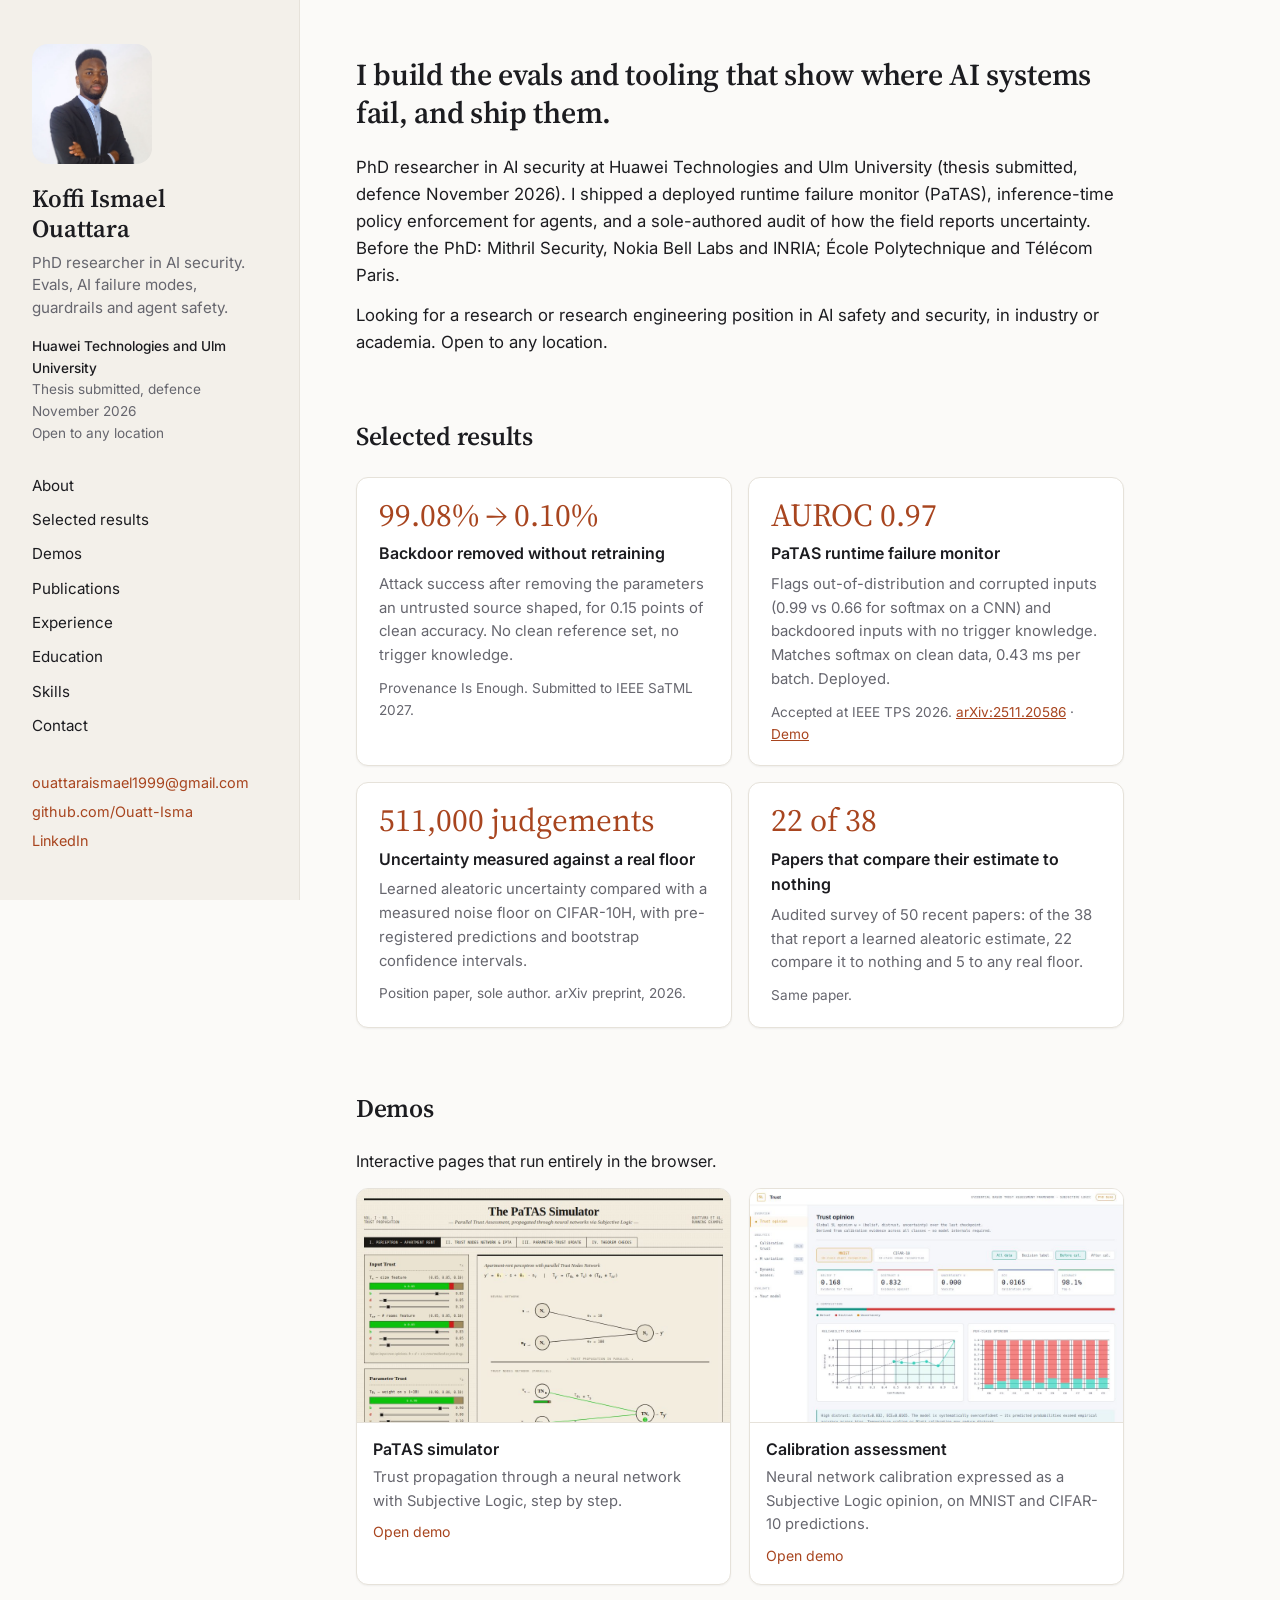
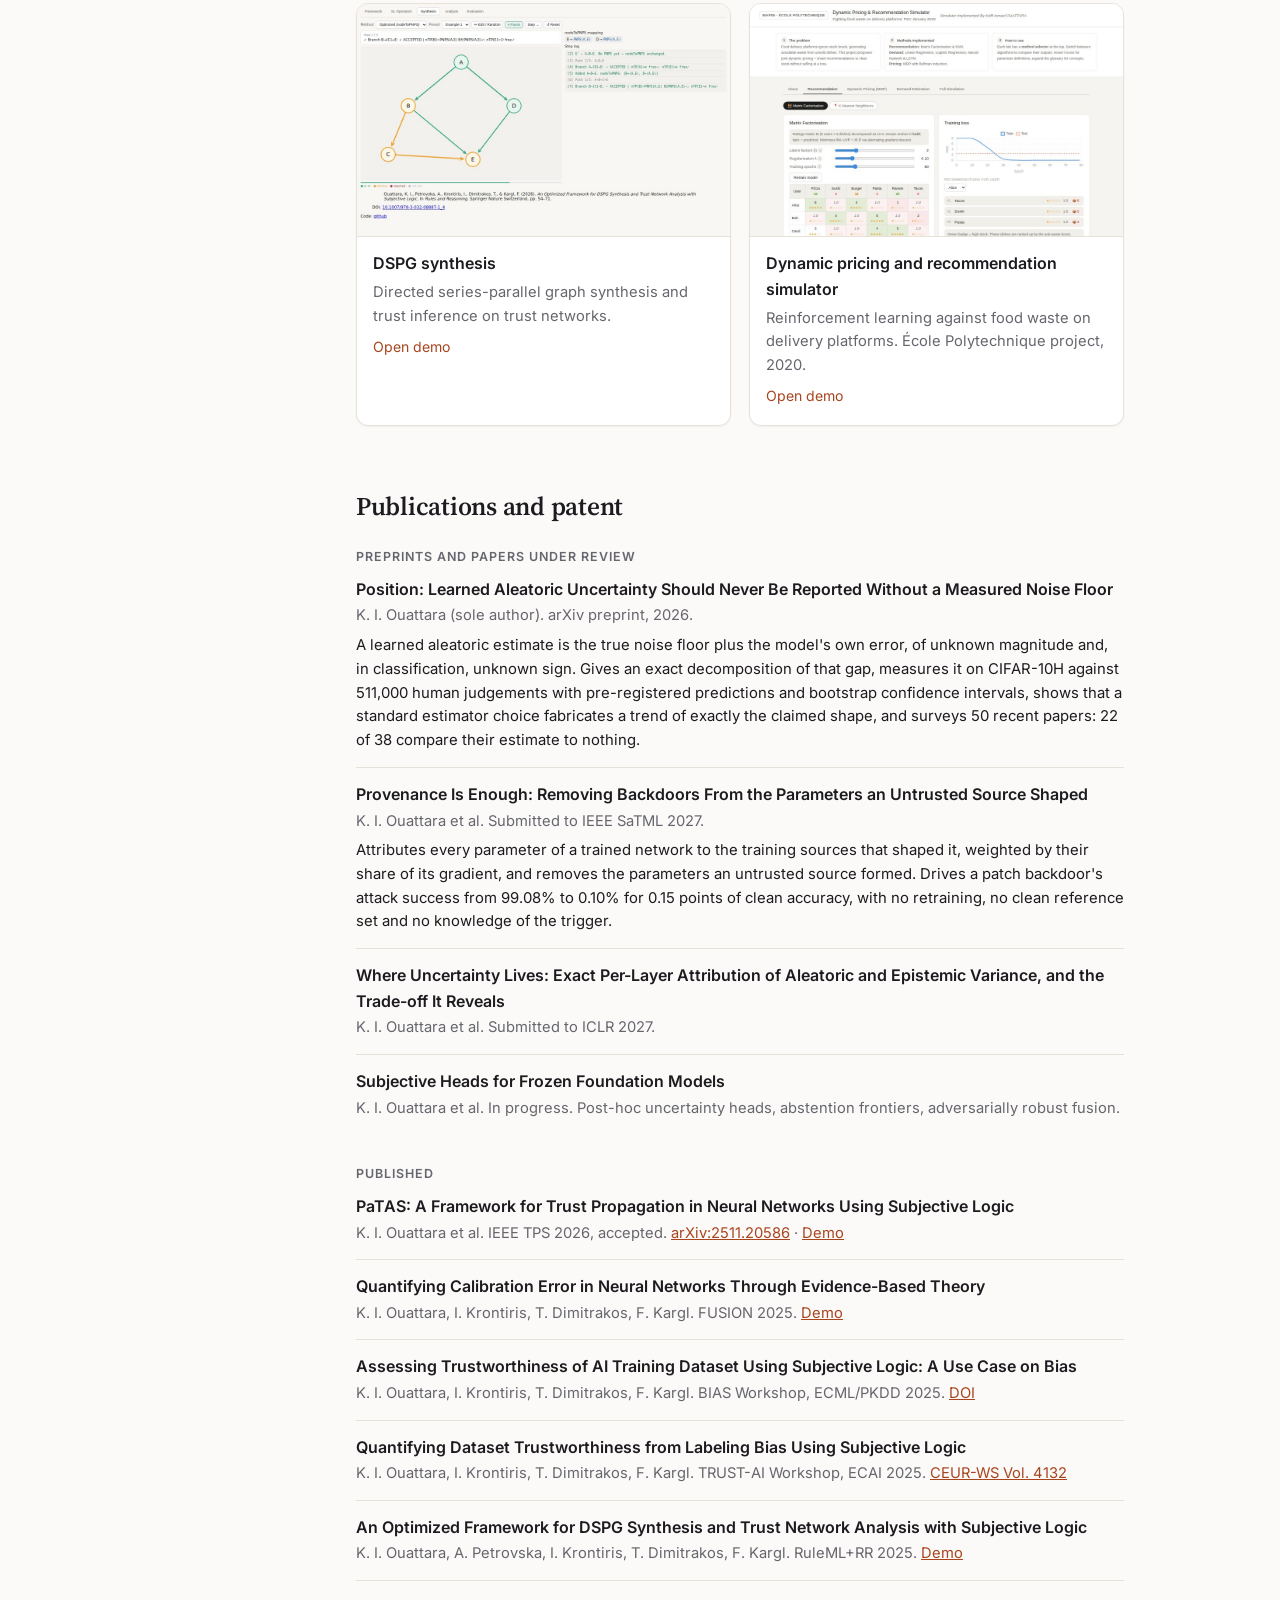
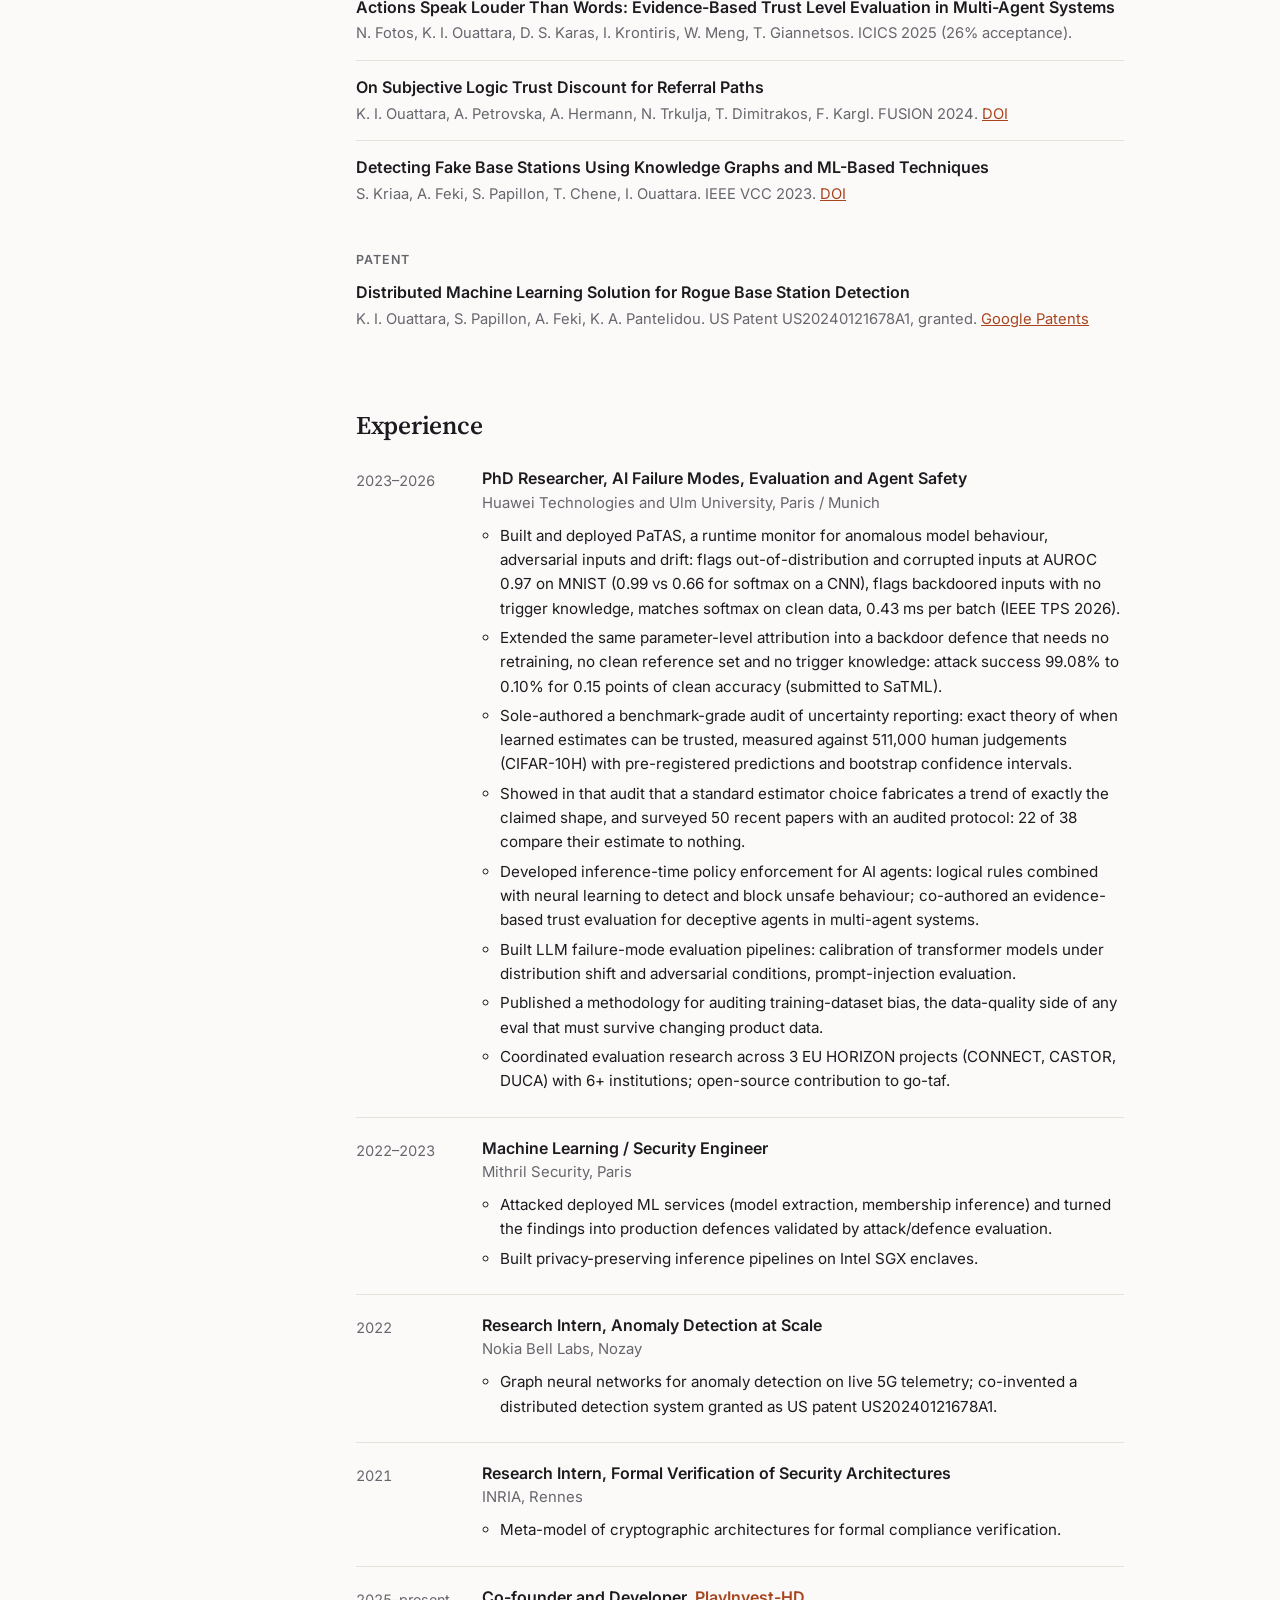
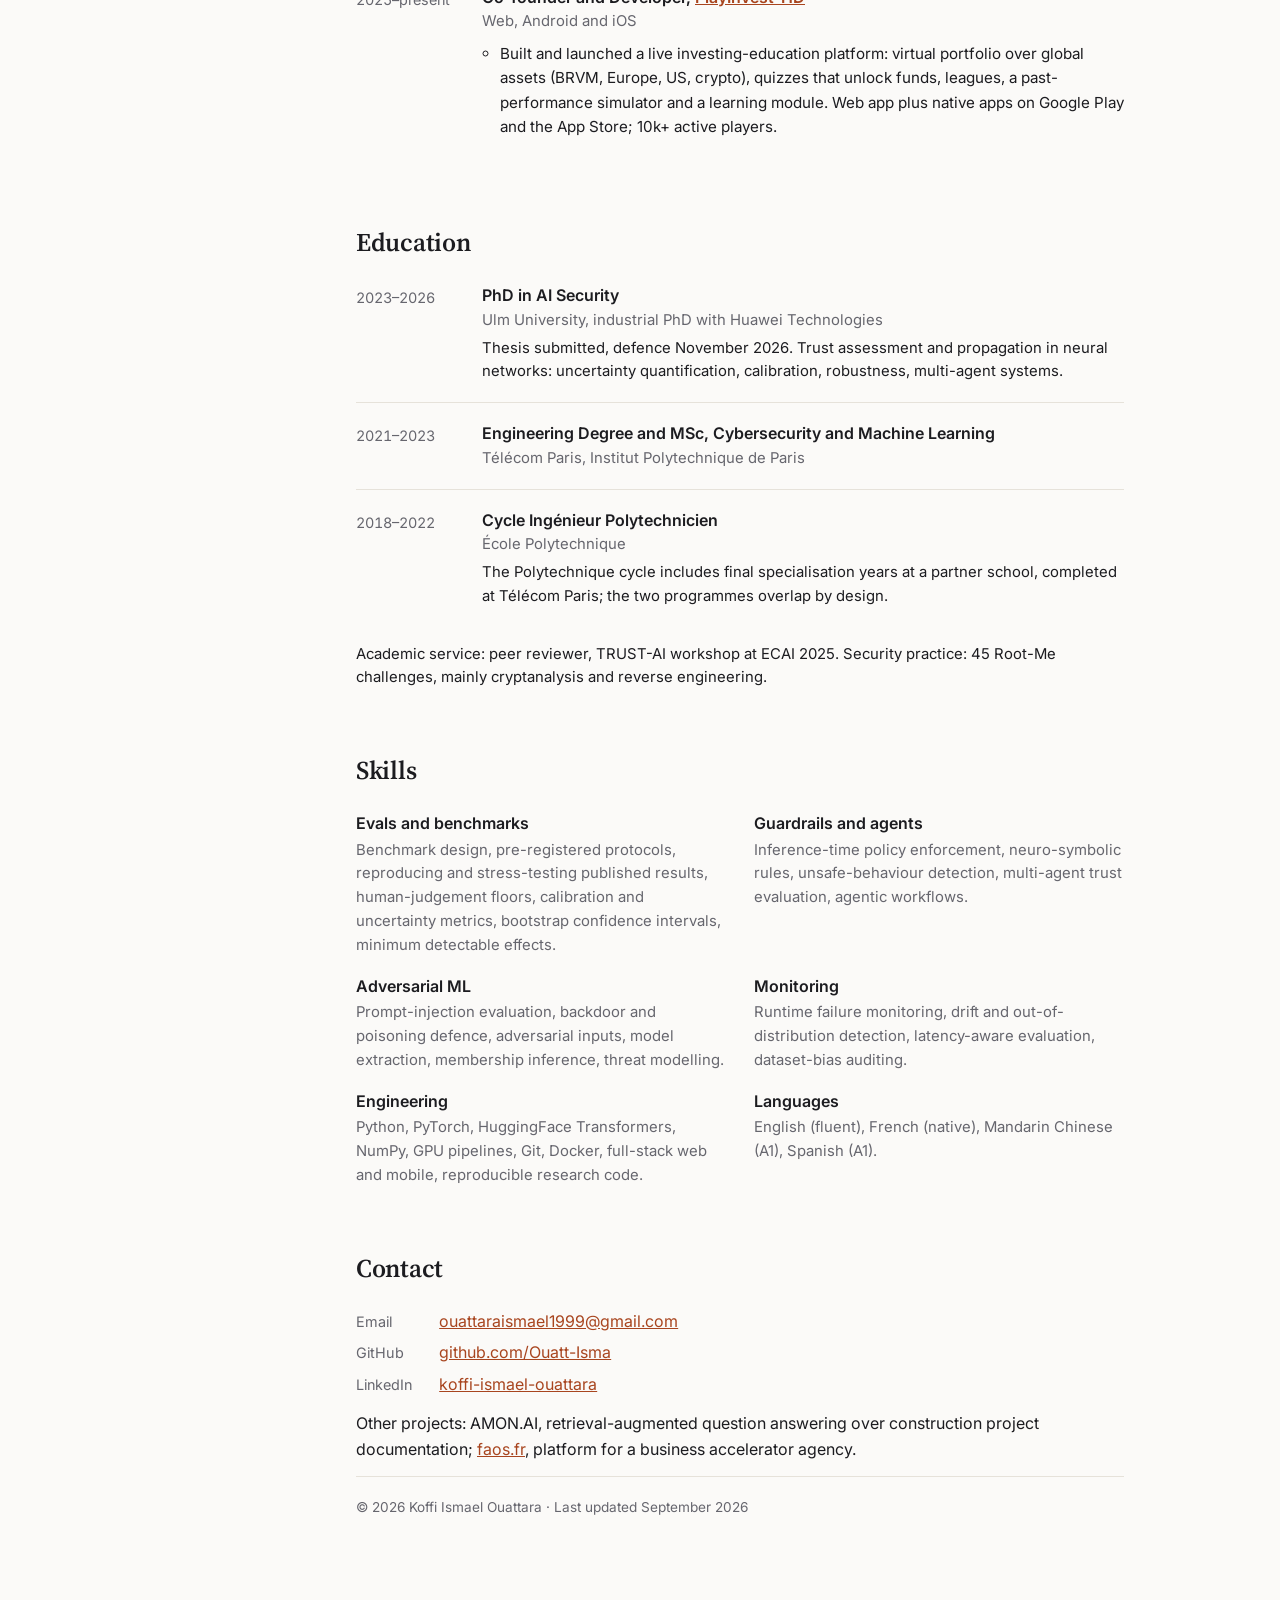
==== index.html @ e84ed5a7 "Replace AUROC 1.00 headline with paper's composed-score figures; mark PaTAS accepted at IEEE TPS 202" ====
<!DOCTYPE html>
<html lang="en">
<head>
<meta charset="utf-8">
<meta name="viewport" content="width=device-width, initial-scale=1">
<title>Koffi Ismael Ouattara</title>
<meta name="description" content="Koffi Ismael Ouattara. PhD researcher in AI security: evals, AI failure modes, guardrails and agent safety. Huawei Technologies and Ulm University.">
<link rel="preconnect" href="https://fonts.googleapis.com">
<link rel="preconnect" href="https://fonts.gstatic.com" crossorigin>
<link href="https://fonts.googleapis.com/css2?family=Inter:wght@400;500;600&family=Source+Serif+4:opsz,wght@8..60,600&display=swap" rel="stylesheet">
<style>
  :root {
    --bg: #fbfaf8;
    --side: #f3f0ea;
    --surface: #ffffff;
    --text: #1c1c20;
    --muted: #66666e;
    --accent: #a8451f;
    --accent-soft: #f6e7df;
    --rule: #e6e2da;
    --shadow: 0 1px 2px rgba(0, 0, 0, 0.05);
    --serif: "Source Serif 4", Georgia, "Times New Roman", serif;
    --sans: Inter, -apple-system, BlinkMacSystemFont, "Segoe UI", Helvetica, Arial, sans-serif;
  }
  * { box-sizing: border-box; }
  html { scroll-behavior: smooth; }
  body {
    margin: 0;
    background: var(--bg);
    color: var(--text);
    font-family: var(--sans);
    font-size: 16px;
    line-height: 1.6;
    -webkit-font-smoothing: antialiased;
  }
  a { color: var(--accent); }
  p { margin: 0 0 14px; }

  .layout { display: grid; grid-template-columns: 300px minmax(0, 1fr); min-height: 100vh; }

  /* Sidebar */
  .side {
    background: var(--side);
    border-right: 1px solid var(--rule);
    padding: 44px 32px;
    position: sticky;
    top: 0;
    height: 100vh;
    overflow-y: auto;
  }
  .photo {
    width: 120px; height: 120px;
    object-fit: cover;
    border-radius: 16px;
    display: block;
    margin-bottom: 20px;
  }
  .side h1 { font-family: var(--serif); font-size: 1.55rem; line-height: 1.2; margin: 0 0 8px; font-weight: 600; }
  .tagline { margin: 0 0 16px; color: var(--muted); font-size: 0.95rem; line-height: 1.5; }
  .status { font-size: 0.85rem; color: var(--muted); margin: 0 0 24px; line-height: 1.6; }
  .status strong { color: var(--text); font-weight: 500; }
  nav ul { list-style: none; padding: 0; margin: 0 0 28px; }
  nav a {
    display: block;
    padding: 5px 0;
    color: var(--text);
    text-decoration: none;
    font-size: 0.95rem;
  }
  nav a:hover { color: var(--accent); }
  .side-links { list-style: none; padding: 0; margin: 0; font-size: 0.9rem; }
  .side-links li { margin-bottom: 6px; }
  .side-links a { text-decoration: none; }
  .side-links a:hover { text-decoration: underline; }

  /* Main */
  main { padding: 56px 56px 80px; max-width: 880px; }
  section { margin-bottom: 60px; scroll-margin-top: 24px; }
  h2 { font-family: var(--serif); font-size: 1.6rem; font-weight: 600; margin: 0 0 20px; letter-spacing: -0.01em; }
  h3 { font-size: 0.78rem; text-transform: uppercase; letter-spacing: 0.08em; color: var(--muted); margin: 30px 0 10px; font-weight: 600; }
  h3:first-of-type { margin-top: 0; }
  .lead { font-family: var(--serif); font-size: 1.9rem; line-height: 1.25; margin: 0 0 22px; font-weight: 600; letter-spacing: -0.01em; }
  .intro p { font-size: 1.05rem; }

  /* Result tiles */
  .tiles { display: grid; grid-template-columns: repeat(2, 1fr); gap: 16px; }
  .tile {
    background: var(--surface);
    border: 1px solid var(--rule);
    border-radius: 12px;
    padding: 20px 22px;
    box-shadow: var(--shadow);
  }
  .figure { font-family: var(--serif); font-size: 2rem; color: var(--accent); line-height: 1.1; margin-bottom: 8px; font-variant-numeric: tabular-nums; }
  .tile-title { font-weight: 600; margin-bottom: 6px; }
  .tile p { color: var(--muted); font-size: 0.93rem; margin: 0 0 10px; }
  .tile .meta { font-size: 0.85rem; margin: 0; }

  /* Demo cards */
  .cards { display: grid; grid-template-columns: repeat(2, 1fr); gap: 18px; }
  .card {
    display: block;
    background: var(--surface);
    border: 1px solid var(--rule);
    border-radius: 12px;
    overflow: hidden;
    text-decoration: none;
    color: inherit;
    box-shadow: var(--shadow);
    transition: border-color 0.15s, box-shadow 0.15s;
  }
  .card:hover { border-color: var(--accent); box-shadow: 0 4px 14px rgba(0, 0, 0, 0.08); }
  .card img {
    width: 100%;
    aspect-ratio: 16 / 10;
    object-fit: cover;
    object-position: top;
    display: block;
    border-bottom: 1px solid var(--rule);
    background: var(--side);
  }
  .card-body { padding: 14px 16px 16px; }
  .card-title { font-weight: 600; margin-bottom: 4px; }
  .card-body p { margin: 0; color: var(--muted); font-size: 0.92rem; }
  .card-cta { display: inline-block; margin-top: 8px; font-size: 0.88rem; color: var(--accent); }

  /* Publications */
  .pubs { list-style: none; padding: 0; margin: 0; }
  .pubs li { padding: 14px 0; border-top: 1px solid var(--rule); }
  .pubs li:first-child { border-top: 0; padding-top: 0; }
  .pub-title { font-weight: 600; }
  .pub-meta { color: var(--muted); font-size: 0.92rem; margin-top: 2px; }
  .pub-summary { font-size: 0.93rem; margin-top: 6px; }

  /* Timeline */
  .timeline { list-style: none; padding: 0; margin: 0; }
  .timeline > li { display: grid; grid-template-columns: 110px 1fr; gap: 16px; padding: 18px 0; border-top: 1px solid var(--rule); }
  .timeline > li:first-child { border-top: 0; padding-top: 0; }
  .when { color: var(--muted); font-size: 0.9rem; padding-top: 3px; font-variant-numeric: tabular-nums; }
  .role { font-weight: 600; }
  .org { color: var(--muted); font-size: 0.93rem; }
  .timeline ul { margin: 8px 0 0; padding-left: 18px; }
  .timeline ul li { margin-bottom: 5px; font-size: 0.95rem; }
  .note { font-size: 0.93rem; margin-top: 4px; }

  /* Skills */
  .skills { display: grid; grid-template-columns: repeat(2, 1fr); gap: 16px 28px; margin: 0; }
  .skills dt { font-weight: 600; margin-bottom: 2px; }
  .skills dd { margin: 0; color: var(--muted); font-size: 0.93rem; }

  /* Contact */
  .contact-list { list-style: none; padding: 0; margin: 0 0 14px; }
  .contact-list li { margin-bottom: 6px; }
  .contact-list span { display: inline-block; min-width: 5.5em; color: var(--muted); font-size: 0.9rem; }
  footer { color: var(--muted); font-size: 0.85rem; border-top: 1px solid var(--rule); padding-top: 20px; margin-top: 8px; }

  @media (max-width: 900px) {
    .layout { grid-template-columns: 1fr; }
    .side { position: static; height: auto; border-right: 0; border-bottom: 1px solid var(--rule); padding: 28px 20px 20px; }
    .side-top { display: flex; gap: 16px; align-items: center; margin-bottom: 14px; }
    .photo { width: 72px; height: 72px; margin: 0; flex-shrink: 0; }
    .side h1 { margin-bottom: 4px; }
    .tagline { margin: 0; }
    nav ul { display: flex; flex-wrap: wrap; gap: 2px 18px; margin-bottom: 18px; }
    main { padding: 36px 20px 60px; }
    .tiles, .cards, .skills { grid-template-columns: 1fr; }
    .timeline > li { grid-template-columns: 1fr; gap: 2px; }
    .lead { font-size: 1.45rem; }
    .intro p { font-size: 1rem; }
  }
</style>
</head>
<body>
<div class="layout">

<aside class="side">
  <div class="side-top">
    <img class="photo" src="assets/images/dsc03934-510x531.jpg" alt="Portrait of Koffi Ismael Ouattara">
    <div>
      <h1>Koffi Ismael Ouattara</h1>
      <p class="tagline">PhD researcher in AI security. Evals, AI failure modes, guardrails and agent safety.</p>
    </div>
  </div>
  <p class="status">
    <strong>Huawei Technologies and Ulm University</strong><br>
    Thesis submitted, defence November 2026<br>
    Open to any location
  </p>
  <nav aria-label="Sections">
    <ul>
      <li><a href="#about">About</a></li>
      <li><a href="#results">Selected results</a></li>
      <li><a href="#demos">Demos</a></li>
      <li><a href="#publications">Publications</a></li>
      <li><a href="#experience">Experience</a></li>
      <li><a href="#education">Education</a></li>
      <li><a href="#skills">Skills</a></li>
      <li><a href="#contact">Contact</a></li>
    </ul>
  </nav>
  <ul class="side-links">
    <li><a href="mailto:ouattaraismael1999@gmail.com">ouattaraismael1999@gmail.com</a></li>
    <li><a href="https://github.com/Ouatt-Isma">github.com/Ouatt-Isma</a></li>
    <li><a href="https://www.linkedin.com/in/koffi-ismael-ouattara-96291817a/">LinkedIn</a></li>
  </ul>
</aside>

<main>

<section id="about" class="intro">
  <h2 class="lead">I build the evals and tooling that show where AI systems fail, and ship them.</h2>
  <p>
    PhD researcher in AI security at Huawei Technologies and Ulm University (thesis submitted, defence November 2026). I shipped a deployed runtime failure monitor (PaTAS), inference-time policy enforcement for agents, and a sole-authored audit of how the field reports uncertainty. Before the PhD: Mithril Security, Nokia Bell Labs and INRIA; École Polytechnique and Télécom Paris.
  </p>
  <p>
    Looking for a research or research engineering position in AI safety and security, in industry or academia. Open to any location.
  </p>
</section>

<section id="results">
  <h2>Selected results</h2>
  <div class="tiles">
    <div class="tile">
      <div class="figure">99.08% → 0.10%</div>
      <div class="tile-title">Backdoor removed without retraining</div>
      <p>Attack success after removing the parameters an untrusted source shaped, for 0.15 points of clean accuracy. No clean reference set, no trigger knowledge.</p>
      <p class="meta">Provenance Is Enough. Submitted to IEEE SaTML 2027.</p>
    </div>
    <div class="tile">
      <div class="figure">AUROC 0.97</div>
      <div class="tile-title">PaTAS runtime failure monitor</div>
      <p>Flags out-of-distribution and corrupted inputs (0.99 vs 0.66 for softmax on a CNN) and backdoored inputs with no trigger knowledge. Matches softmax on clean data, 0.43 ms per batch. Deployed.</p>
      <p class="meta">Accepted at IEEE TPS 2026. <a href="https://arxiv.org/abs/2511.20586">arXiv:2511.20586</a> · <a href="demos/patas_simulator.html">Demo</a></p>
    </div>
    <div class="tile">
      <div class="figure">511,000 judgements</div>
      <div class="tile-title">Uncertainty measured against a real floor</div>
      <p>Learned aleatoric uncertainty compared with a measured noise floor on CIFAR-10H, with pre-registered predictions and bootstrap confidence intervals.</p>
      <p class="meta">Position paper, sole author. arXiv preprint, 2026.</p>
    </div>
    <div class="tile">
      <div class="figure">22 of 38</div>
      <div class="tile-title">Papers that compare their estimate to nothing</div>
      <p>Audited survey of 50 recent papers: of the 38 that report a learned aleatoric estimate, 22 compare it to nothing and 5 to any real floor.</p>
      <p class="meta">Same paper.</p>
    </div>
  </div>
</section>

<section id="demos">
  <h2>Demos</h2>
  <p>Interactive pages that run entirely in the browser.</p>
  <div class="cards">
    <a class="card" href="demos/patas_simulator.html">
      <img src="assets/images/demos/patas-simulator.jpg" alt="Screenshot of the PaTAS simulator" loading="lazy">
      <div class="card-body">
        <div class="card-title">PaTAS simulator</div>
        <p>Trust propagation through a neural network with Subjective Logic, step by step.</p>
        <span class="card-cta">Open demo</span>
      </div>
    </a>
    <a class="card" href="demos/calibration_demo.html">
      <img src="assets/images/demos/calibration-demo.jpg" alt="Screenshot of the calibration assessment demo" loading="lazy">
      <div class="card-body">
        <div class="card-title">Calibration assessment</div>
        <p>Neural network calibration expressed as a Subjective Logic opinion, on MNIST and CIFAR-10 predictions.</p>
        <span class="card-cta">Open demo</span>
      </div>
    </a>
    <a class="card" href="demos/dspg_demo.html">
      <img src="assets/images/demos/dspg-demo.jpg" alt="Screenshot of the DSPG synthesis demo" loading="lazy">
      <div class="card-body">
        <div class="card-title">DSPG synthesis</div>
        <p>Directed series-parallel graph synthesis and trust inference on trust networks.</p>
        <span class="card-cta">Open demo</span>
      </div>
    </a>
    <a class="card" href="demos/food-platform-simulator.html">
      <img src="assets/images/demos/food-platform-simulator.jpg" alt="Screenshot of the dynamic pricing and recommendation simulator" loading="lazy">
      <div class="card-body">
        <div class="card-title">Dynamic pricing and recommendation simulator</div>
        <p>Reinforcement learning against food waste on delivery platforms. École Polytechnique project, 2020.</p>
        <span class="card-cta">Open demo</span>
      </div>
    </a>
  </div>
</section>

<section id="publications">
  <h2>Publications and patent</h2>

  <h3>Preprints and papers under review</h3>
  <ul class="pubs">
    <li>
      <div class="pub-title">Position: Learned Aleatoric Uncertainty Should Never Be Reported Without a Measured Noise Floor</div>
      <div class="pub-meta">K. I. Ouattara (sole author). arXiv preprint, 2026.</div>
      <div class="pub-summary">A learned aleatoric estimate is the true noise floor plus the model's own error, of unknown magnitude and, in classification, unknown sign. Gives an exact decomposition of that gap, measures it on CIFAR-10H against 511,000 human judgements with pre-registered predictions and bootstrap confidence intervals, shows that a standard estimator choice fabricates a trend of exactly the claimed shape, and surveys 50 recent papers: 22 of 38 compare their estimate to nothing.</div>
    </li>
    <li>
      <div class="pub-title">Provenance Is Enough: Removing Backdoors From the Parameters an Untrusted Source Shaped</div>
      <div class="pub-meta">K. I. Ouattara et al. Submitted to IEEE SaTML 2027.</div>
      <div class="pub-summary">Attributes every parameter of a trained network to the training sources that shaped it, weighted by their share of its gradient, and removes the parameters an untrusted source formed. Drives a patch backdoor's attack success from 99.08% to 0.10% for 0.15 points of clean accuracy, with no retraining, no clean reference set and no knowledge of the trigger.</div>
    </li>
    <li>
      <div class="pub-title">Where Uncertainty Lives: Exact Per-Layer Attribution of Aleatoric and Epistemic Variance, and the Trade-off It Reveals</div>
      <div class="pub-meta">K. I. Ouattara et al. Submitted to ICLR 2027.</div>
    </li>
    <li>
      <div class="pub-title">Subjective Heads for Frozen Foundation Models</div>
      <div class="pub-meta">K. I. Ouattara et al. In progress. Post-hoc uncertainty heads, abstention frontiers, adversarially robust fusion.</div>
    </li>
  </ul>

  <h3>Published</h3>
  <ul class="pubs">
    <li>
      <div class="pub-title">PaTAS: A Framework for Trust Propagation in Neural Networks Using Subjective Logic</div>
      <div class="pub-meta">K. I. Ouattara et al. IEEE TPS 2026, accepted. <a href="https://arxiv.org/abs/2511.20586">arXiv:2511.20586</a> · <a href="demos/patas_simulator.html">Demo</a></div>
    </li>
    <li>
      <div class="pub-title">Quantifying Calibration Error in Neural Networks Through Evidence-Based Theory</div>
      <div class="pub-meta">K. I. Ouattara, I. Krontiris, T. Dimitrakos, F. Kargl. FUSION 2025. <a href="demos/calibration_demo.html">Demo</a></div>
    </li>
    <li>
      <div class="pub-title">Assessing Trustworthiness of AI Training Dataset Using Subjective Logic: A Use Case on Bias</div>
      <div class="pub-meta">K. I. Ouattara, I. Krontiris, T. Dimitrakos, F. Kargl. BIAS Workshop, ECML/PKDD 2025. <a href="https://doi.org/10.1007/978-3-032-19096-3_17">DOI</a></div>
    </li>
    <li>
      <div class="pub-title">Quantifying Dataset Trustworthiness from Labeling Bias Using Subjective Logic</div>
      <div class="pub-meta">K. I. Ouattara, I. Krontiris, T. Dimitrakos, F. Kargl. TRUST-AI Workshop, ECAI 2025. <a href="https://ceur-ws.org/Vol-4132/">CEUR-WS Vol. 4132</a></div>
    </li>
    <li>
      <div class="pub-title">An Optimized Framework for DSPG Synthesis and Trust Network Analysis with Subjective Logic</div>
      <div class="pub-meta">K. I. Ouattara, A. Petrovska, I. Krontiris, T. Dimitrakos, F. Kargl. RuleML+RR 2025. <a href="demos/dspg_demo.html">Demo</a></div>
    </li>
    <li>
      <div class="pub-title">Actions Speak Louder Than Words: Evidence-Based Trust Level Evaluation in Multi-Agent Systems</div>
      <div class="pub-meta">N. Fotos, K. I. Ouattara, D. S. Karas, I. Krontiris, W. Meng, T. Giannetsos. ICICS 2025 (26% acceptance).</div>
    </li>
    <li>
      <div class="pub-title">On Subjective Logic Trust Discount for Referral Paths</div>
      <div class="pub-meta">K. I. Ouattara, A. Petrovska, A. Hermann, N. Trkulja, T. Dimitrakos, F. Kargl. FUSION 2024. <a href="https://doi.org/10.23919/FUSION59988.2024.10706345">DOI</a></div>
    </li>
    <li>
      <div class="pub-title">Detecting Fake Base Stations Using Knowledge Graphs and ML-Based Techniques</div>
      <div class="pub-meta">S. Kriaa, A. Feki, S. Papillon, T. Chene, I. Ouattara. IEEE VCC 2023. <a href="https://doi.org/10.1109/VCC60689.2023.10474891">DOI</a></div>
    </li>
  </ul>

  <h3>Patent</h3>
  <ul class="pubs">
    <li>
      <div class="pub-title">Distributed Machine Learning Solution for Rogue Base Station Detection</div>
      <div class="pub-meta">K. I. Ouattara, S. Papillon, A. Feki, K. A. Pantelidou. US Patent US20240121678A1, granted. <a href="https://patents.google.com/patent/US20240121678A1/en">Google Patents</a></div>
    </li>
  </ul>
</section>

<section id="experience">
  <h2>Experience</h2>
  <ul class="timeline">
    <li>
      <div class="when">2023–2026</div>
      <div>
        <div class="role">PhD Researcher, AI Failure Modes, Evaluation and Agent Safety</div>
        <div class="org">Huawei Technologies and Ulm University, Paris / Munich</div>
        <ul>
          <li>Built and deployed PaTAS, a runtime monitor for anomalous model behaviour, adversarial inputs and drift: flags out-of-distribution and corrupted inputs at AUROC 0.97 on MNIST (0.99 vs 0.66 for softmax on a CNN), flags backdoored inputs with no trigger knowledge, matches softmax on clean data, 0.43 ms per batch (IEEE TPS 2026).</li>
          <li>Extended the same parameter-level attribution into a backdoor defence that needs no retraining, no clean reference set and no trigger knowledge: attack success 99.08% to 0.10% for 0.15 points of clean accuracy (submitted to SaTML).</li>
          <li>Sole-authored a benchmark-grade audit of uncertainty reporting: exact theory of when learned estimates can be trusted, measured against 511,000 human judgements (CIFAR-10H) with pre-registered predictions and bootstrap confidence intervals.</li>
          <li>Showed in that audit that a standard estimator choice fabricates a trend of exactly the claimed shape, and surveyed 50 recent papers with an audited protocol: 22 of 38 compare their estimate to nothing.</li>
          <li>Developed inference-time policy enforcement for AI agents: logical rules combined with neural learning to detect and block unsafe behaviour; co-authored an evidence-based trust evaluation for deceptive agents in multi-agent systems.</li>
          <li>Built LLM failure-mode evaluation pipelines: calibration of transformer models under distribution shift and adversarial conditions, prompt-injection evaluation.</li>
          <li>Published a methodology for auditing training-dataset bias, the data-quality side of any eval that must survive changing product data.</li>
          <li>Coordinated evaluation research across 3 EU HORIZON projects (CONNECT, CASTOR, DUCA) with 6+ institutions; open-source contribution to go-taf.</li>
        </ul>
      </div>
    </li>
    <li>
      <div class="when">2022–2023</div>
      <div>
        <div class="role">Machine Learning / Security Engineer</div>
        <div class="org">Mithril Security, Paris</div>
        <ul>
          <li>Attacked deployed ML services (model extraction, membership inference) and turned the findings into production defences validated by attack/defence evaluation.</li>
          <li>Built privacy-preserving inference pipelines on Intel SGX enclaves.</li>
        </ul>
      </div>
    </li>
    <li>
      <div class="when">2022</div>
      <div>
        <div class="role">Research Intern, Anomaly Detection at Scale</div>
        <div class="org">Nokia Bell Labs, Nozay</div>
        <ul>
          <li>Graph neural networks for anomaly detection on live 5G telemetry; co-invented a distributed detection system granted as US patent US20240121678A1.</li>
        </ul>
      </div>
    </li>
    <li>
      <div class="when">2021</div>
      <div>
        <div class="role">Research Intern, Formal Verification of Security Architectures</div>
        <div class="org">INRIA, Rennes</div>
        <ul>
          <li>Meta-model of cryptographic architectures for formal compliance verification.</li>
        </ul>
      </div>
    </li>
    <li>
      <div class="when">2025–present</div>
      <div>
        <div class="role">Co-founder and Developer, <a href="https://playinvest-hd.com">PlayInvest-HD</a></div>
        <div class="org">Web, Android and iOS</div>
        <ul>
          <li>Built and launched a live investing-education platform: virtual portfolio over global assets (BRVM, Europe, US, crypto), quizzes that unlock funds, leagues, a past-performance simulator and a learning module. Web app plus native apps on Google Play and the App Store; 10k+ active players.</li>
        </ul>
      </div>
    </li>
  </ul>
</section>

<section id="education">
  <h2>Education</h2>
  <ul class="timeline">
    <li>
      <div class="when">2023–2026</div>
      <div>
        <div class="role">PhD in AI Security</div>
        <div class="org">Ulm University, industrial PhD with Huawei Technologies</div>
        <div class="note">Thesis submitted, defence November 2026. Trust assessment and propagation in neural networks: uncertainty quantification, calibration, robustness, multi-agent systems.</div>
      </div>
    </li>
    <li>
      <div class="when">2021–2023</div>
      <div>
        <div class="role">Engineering Degree and MSc, Cybersecurity and Machine Learning</div>
        <div class="org">Télécom Paris, Institut Polytechnique de Paris</div>
      </div>
    </li>
    <li>
      <div class="when">2018–2022</div>
      <div>
        <div class="role">Cycle Ingénieur Polytechnicien</div>
        <div class="org">École Polytechnique</div>
        <div class="note">The Polytechnique cycle includes final specialisation years at a partner school, completed at Télécom Paris; the two programmes overlap by design.</div>
      </div>
    </li>
  </ul>
  <p class="note" style="margin-top:16px">Academic service: peer reviewer, TRUST-AI workshop at ECAI 2025. Security practice: 45 Root-Me challenges, mainly cryptanalysis and reverse engineering.</p>
</section>

<section id="skills">
  <h2>Skills</h2>
  <dl class="skills">
    <div>
      <dt>Evals and benchmarks</dt>
      <dd>Benchmark design, pre-registered protocols, reproducing and stress-testing published results, human-judgement floors, calibration and uncertainty metrics, bootstrap confidence intervals, minimum detectable effects.</dd>
    </div>
    <div>
      <dt>Guardrails and agents</dt>
      <dd>Inference-time policy enforcement, neuro-symbolic rules, unsafe-behaviour detection, multi-agent trust evaluation, agentic workflows.</dd>
    </div>
    <div>
      <dt>Adversarial ML</dt>
      <dd>Prompt-injection evaluation, backdoor and poisoning defence, adversarial inputs, model extraction, membership inference, threat modelling.</dd>
    </div>
    <div>
      <dt>Monitoring</dt>
      <dd>Runtime failure monitoring, drift and out-of-distribution detection, latency-aware evaluation, dataset-bias auditing.</dd>
    </div>
    <div>
      <dt>Engineering</dt>
      <dd>Python, PyTorch, HuggingFace Transformers, NumPy, GPU pipelines, Git, Docker, full-stack web and mobile, reproducible research code.</dd>
    </div>
    <div>
      <dt>Languages</dt>
      <dd>English (fluent), French (native), Mandarin Chinese (A1), Spanish (A1).</dd>
    </div>
  </dl>
</section>

<section id="contact">
  <h2>Contact</h2>
  <ul class="contact-list">
    <li><span>Email</span> <a href="mailto:ouattaraismael1999@gmail.com">ouattaraismael1999@gmail.com</a></li>
    <li><span>GitHub</span> <a href="https://github.com/Ouatt-Isma">github.com/Ouatt-Isma</a></li>
    <li><span>LinkedIn</span> <a href="https://www.linkedin.com/in/koffi-ismael-ouattara-96291817a/">koffi-ismael-ouattara</a></li>
  </ul>
  <p>Other projects: AMON.AI, retrieval-augmented question answering over construction project documentation; <a href="https://faos.fr">faos.fr</a>, platform for a business accelerator agency.</p>
  <footer>© 2026 Koffi Ismael Ouattara · Last updated September 2026</footer>
</section>

</main>
</div>
</body>
</html>
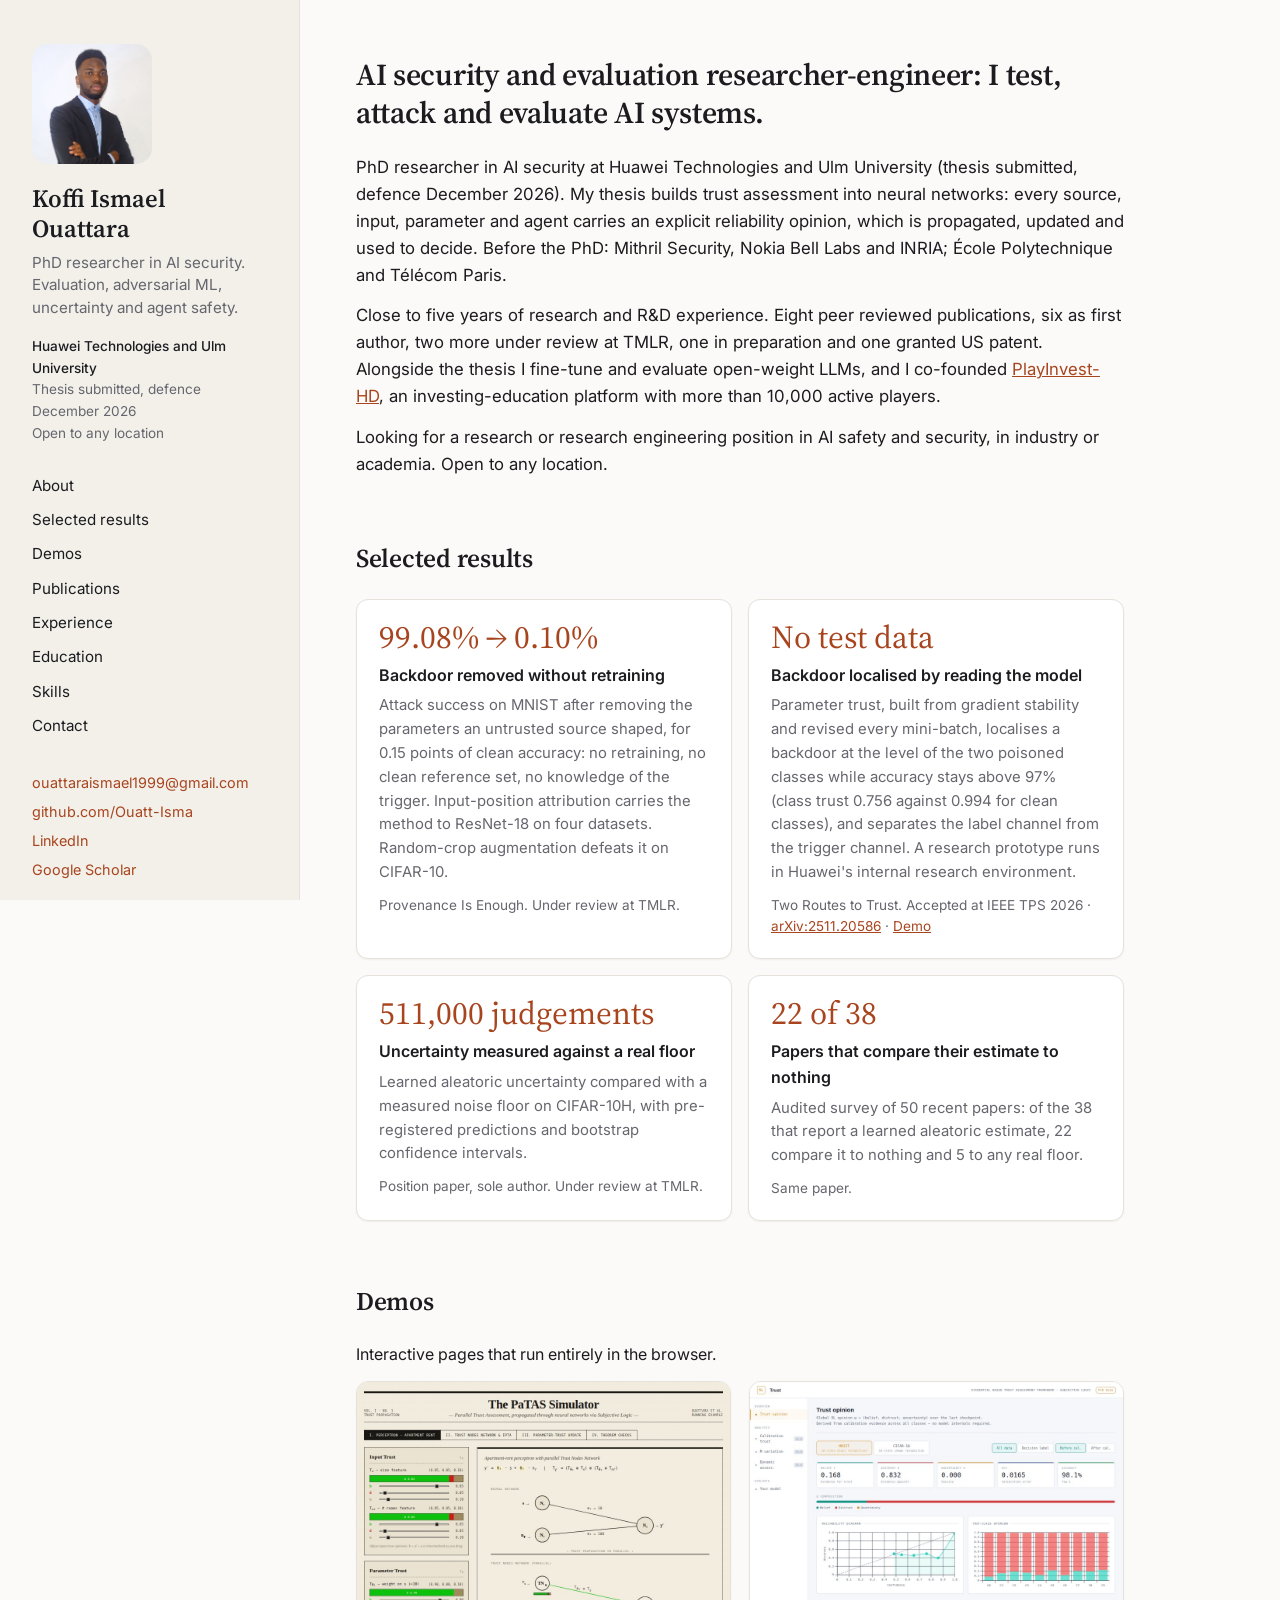
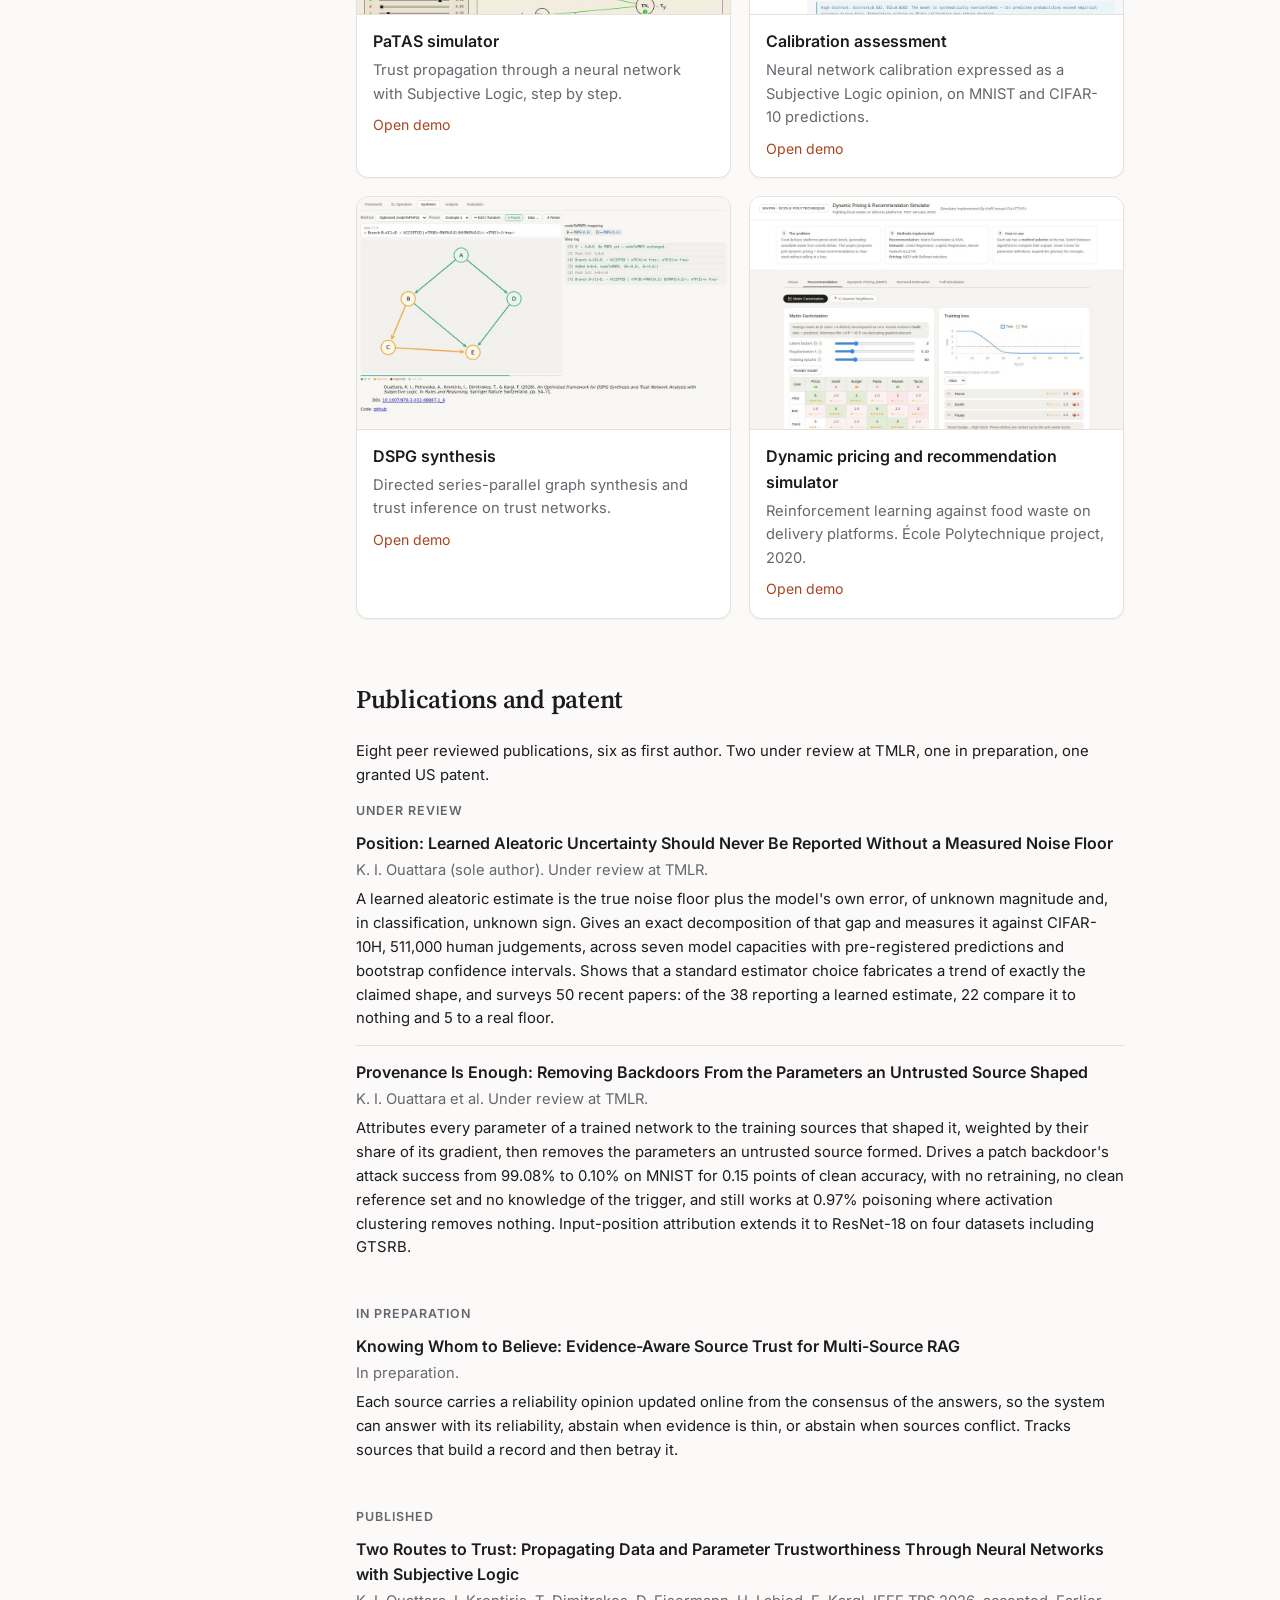
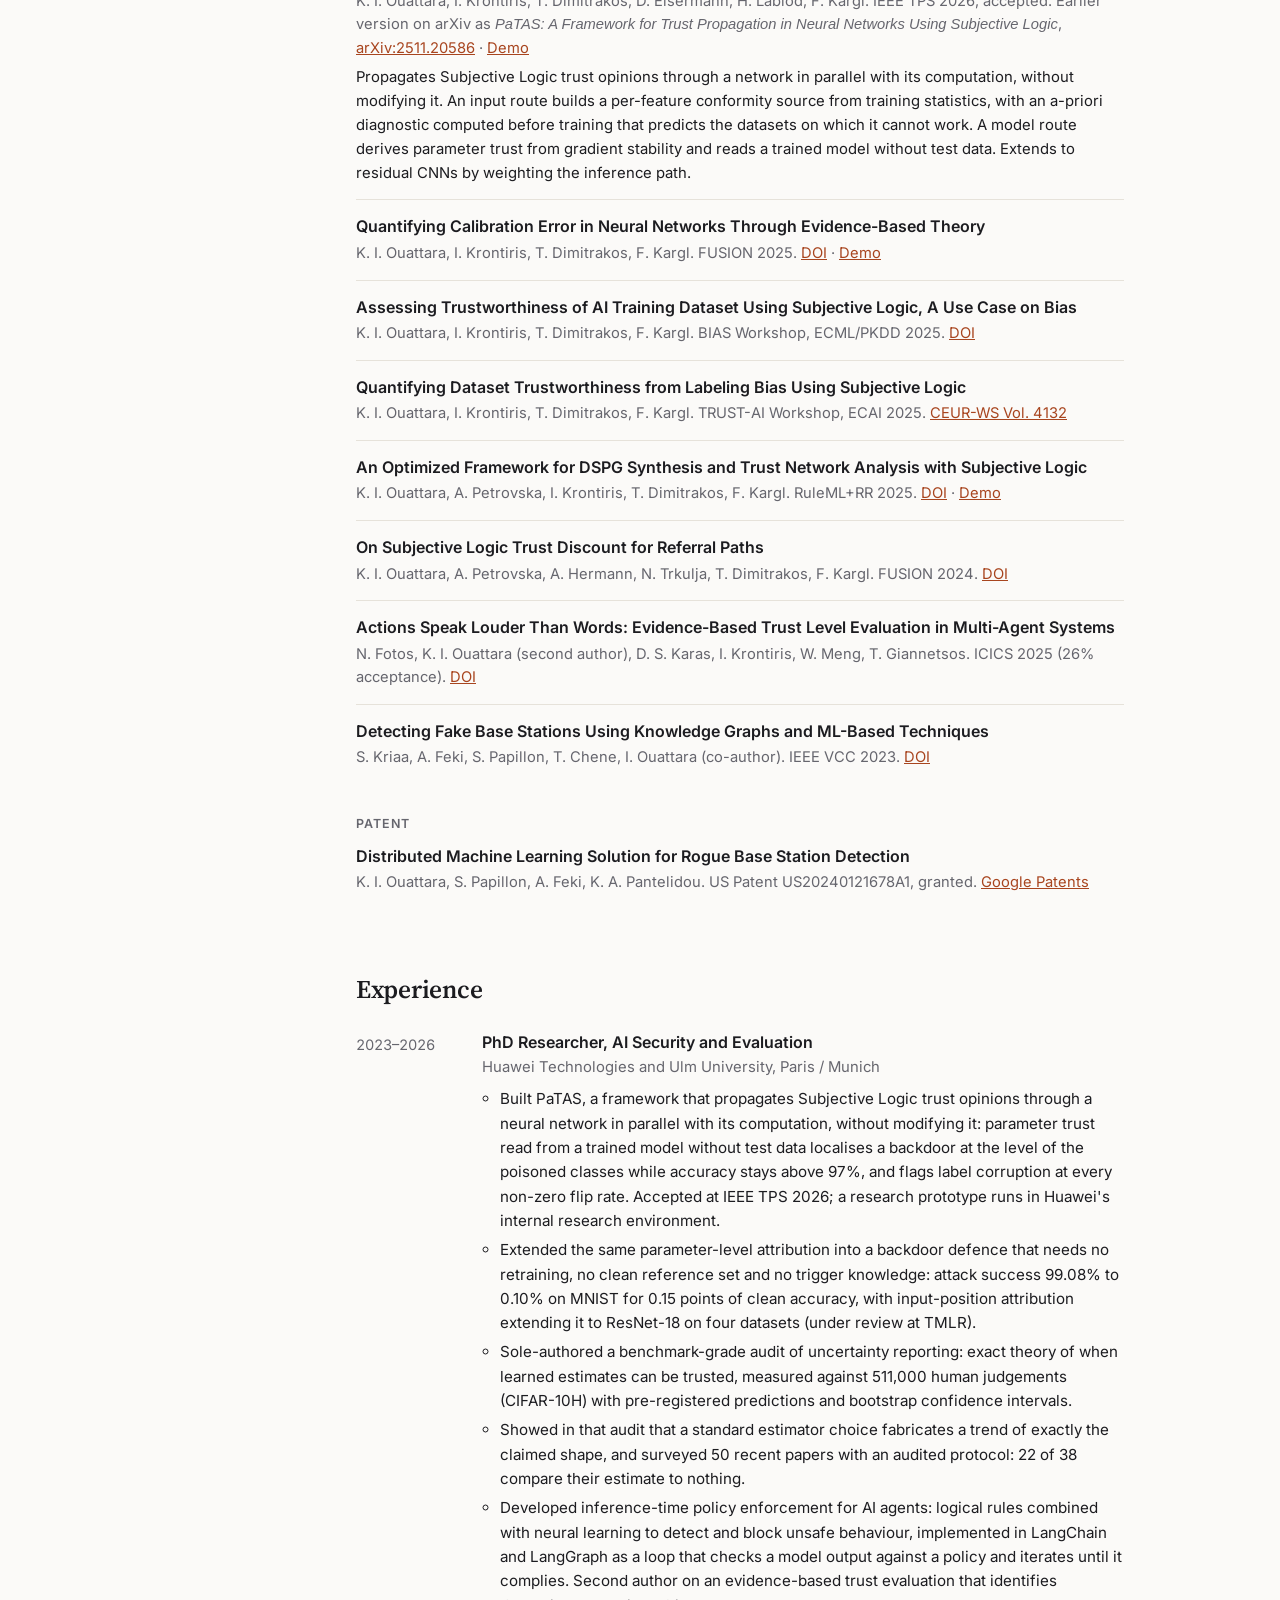
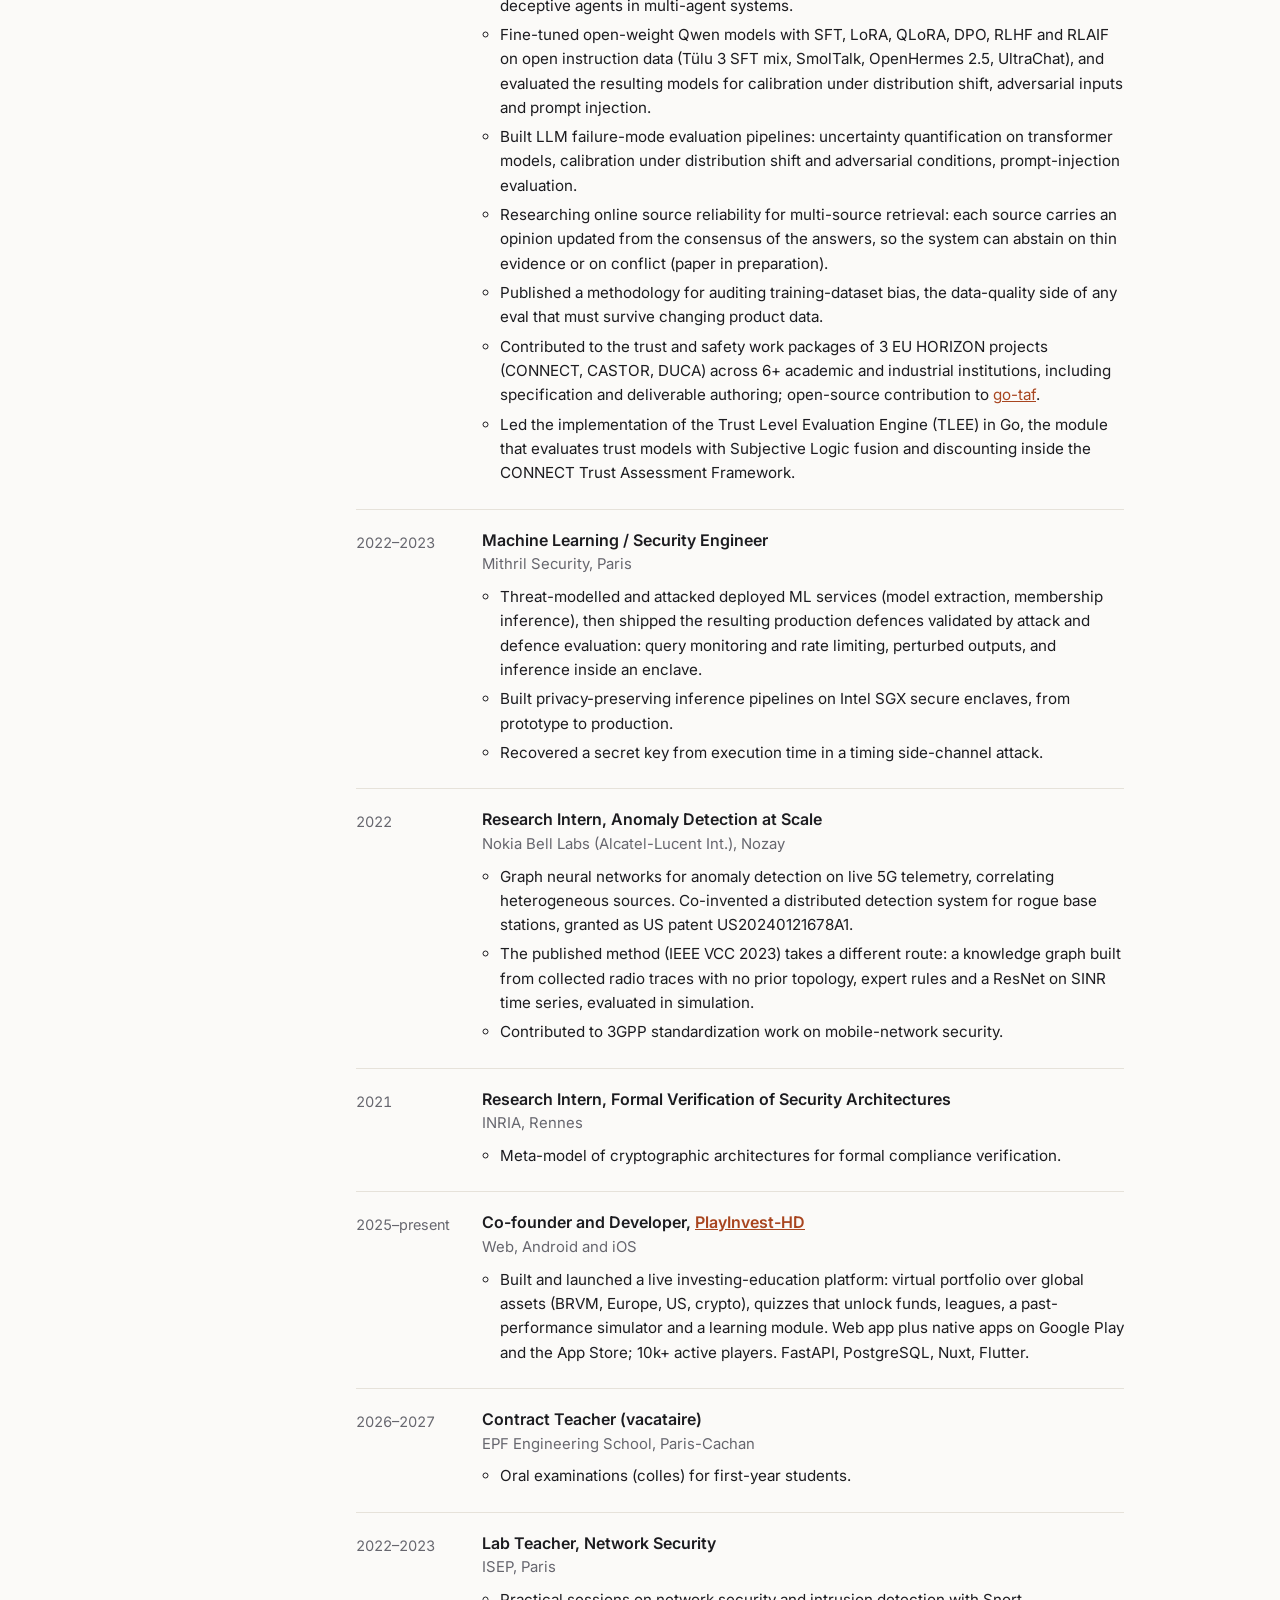
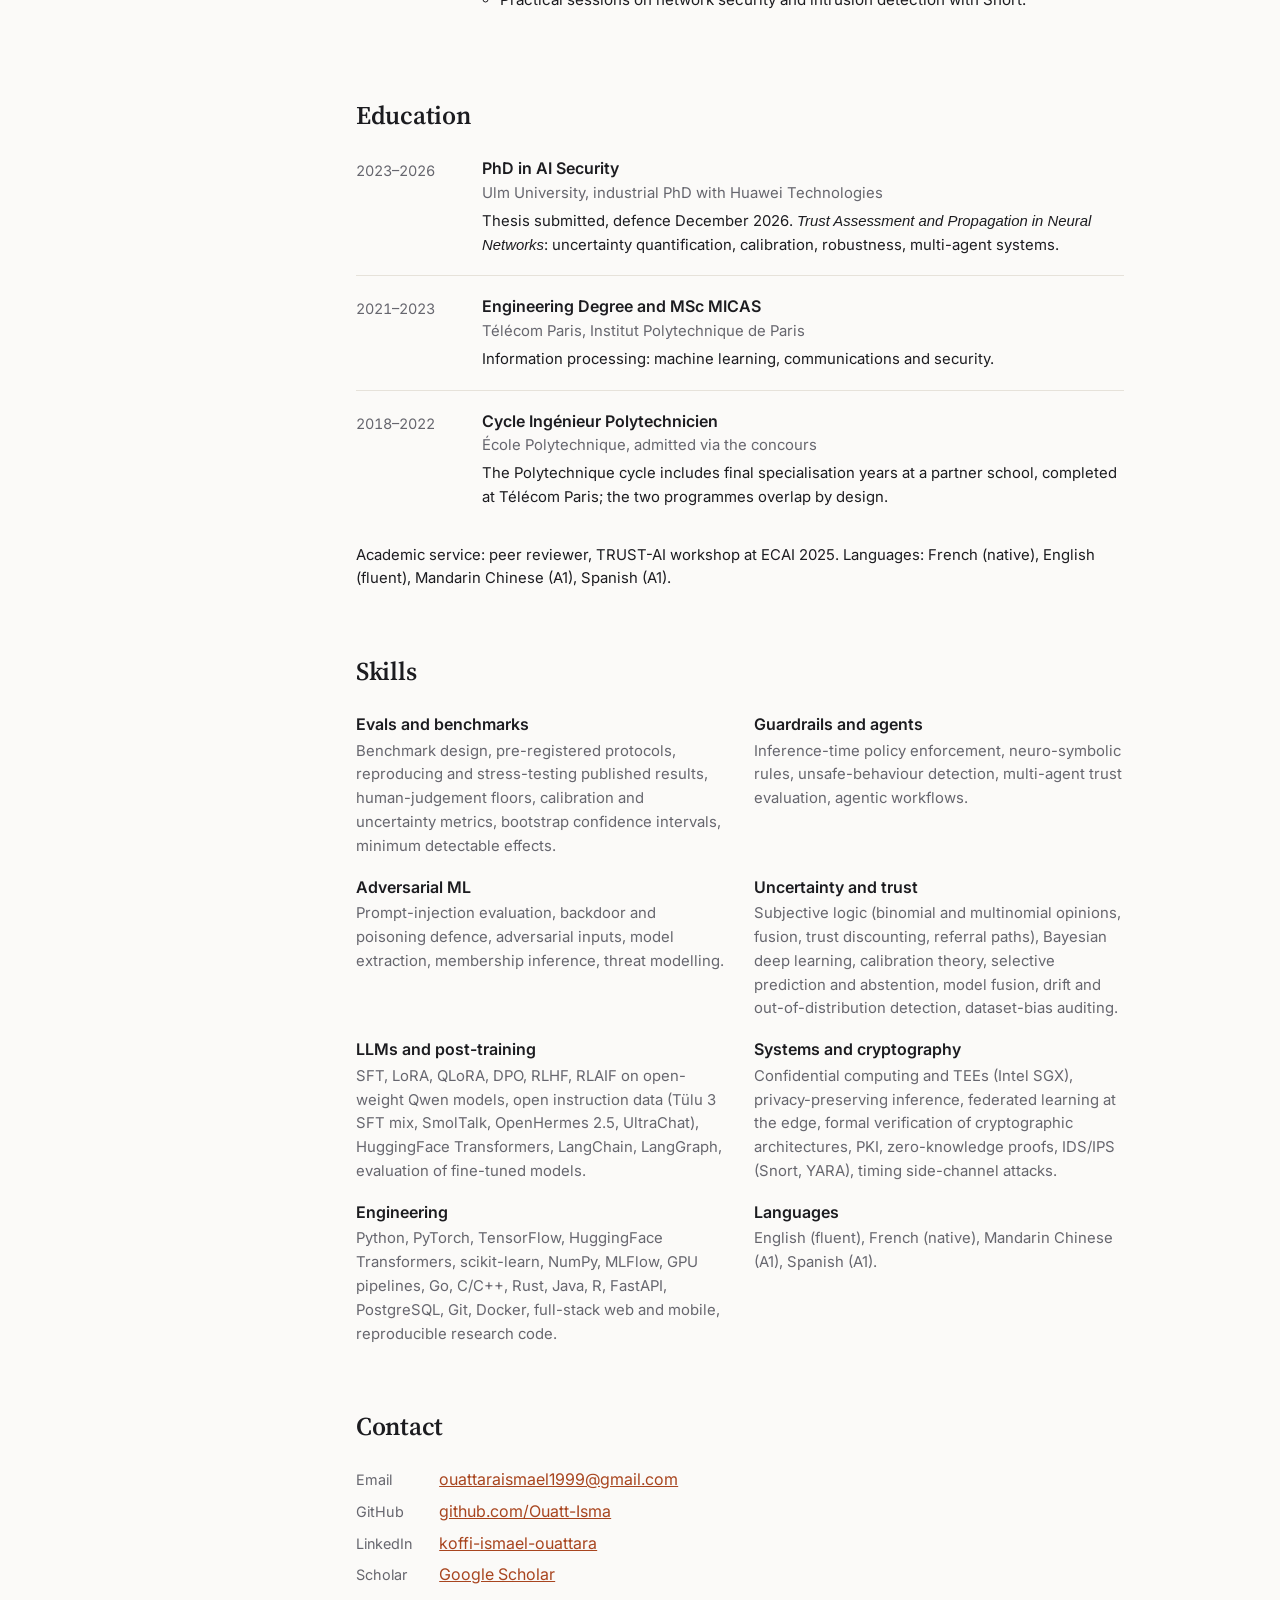
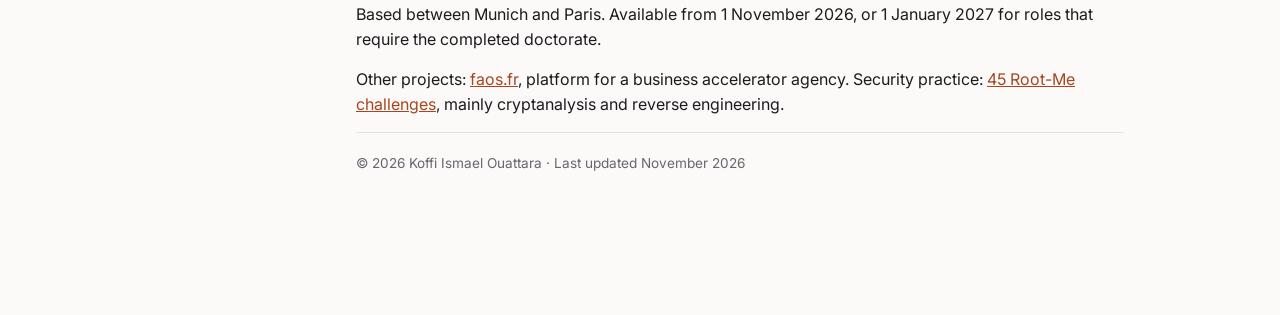
==== commit 335a59e1: "Align homepage with the master profile and drop the AUROC headline Remove the two framings that miss" ====
--- a/index.html
+++ b/index.html
@@ -4,7 +4,7 @@
 <meta charset="utf-8">
 <meta name="viewport" content="width=device-width, initial-scale=1">
 <title>Koffi Ismael Ouattara</title>
-<meta name="description" content="Koffi Ismael Ouattara. PhD researcher in AI security: evals, AI failure modes, guardrails and agent safety. Huawei Technologies and Ulm University.">
+<meta name="description" content="Koffi Ismael Ouattara. AI security and evaluation researcher-engineer: evaluation, adversarial ML, uncertainty and agent safety. Huawei Technologies and Ulm University.">
 <link rel="preconnect" href="https://fonts.googleapis.com">
 <link rel="preconnect" href="https://fonts.gstatic.com" crossorigin>
 <link href="https://fonts.googleapis.com/css2?family=Inter:wght@400;500;600&family=Source+Serif+4:opsz,wght@8..60,600&display=swap" rel="stylesheet">
@@ -178,12 +178,12 @@
     <img class="photo" src="assets/images/dsc03934-510x531.jpg" alt="Portrait of Koffi Ismael Ouattara">
     <div>
       <h1>Koffi Ismael Ouattara</h1>
-      <p class="tagline">PhD researcher in AI security. Evals, AI failure modes, guardrails and agent safety.</p>
+      <p class="tagline">PhD researcher in AI security. Evaluation, adversarial ML, uncertainty and agent safety.</p>
     </div>
   </div>
   <p class="status">
     <strong>Huawei Technologies and Ulm University</strong><br>
-    Thesis submitted, defence November 2026<br>
+    Thesis submitted, defence December 2026<br>
     Open to any location
   </p>
   <nav aria-label="Sections">
@@ -202,15 +202,19 @@
     <li><a href="mailto:ouattaraismael1999@gmail.com">ouattaraismael1999@gmail.com</a></li>
     <li><a href="https://github.com/Ouatt-Isma">github.com/Ouatt-Isma</a></li>
     <li><a href="https://www.linkedin.com/in/koffi-ismael-ouattara-96291817a/">LinkedIn</a></li>
+    <li><a href="https://scholar.google.com/citations?user=ZZfjgq8AAAAJ">Google Scholar</a></li>
   </ul>
 </aside>
 
 <main>
 
 <section id="about" class="intro">
-  <h2 class="lead">I build the evals and tooling that show where AI systems fail, and ship them.</h2>
+  <h2 class="lead">AI security and evaluation researcher-engineer: I test, attack and evaluate AI systems.</h2>
   <p>
-    PhD researcher in AI security at Huawei Technologies and Ulm University (thesis submitted, defence November 2026). I shipped a deployed runtime failure monitor (PaTAS), inference-time policy enforcement for agents, and a sole-authored audit of how the field reports uncertainty. Before the PhD: Mithril Security, Nokia Bell Labs and INRIA; École Polytechnique and Télécom Paris.
+    PhD researcher in AI security at Huawei Technologies and Ulm University (thesis submitted, defence December 2026). My thesis builds trust assessment into neural networks: every source, input, parameter and agent carries an explicit reliability opinion, which is propagated, updated and used to decide. Before the PhD: Mithril Security, Nokia Bell Labs and INRIA; École Polytechnique and Télécom Paris.
+  </p>
+  <p>
+    Close to five years of research and R&amp;D experience. Eight peer reviewed publications, six as first author, two more under review at TMLR, one in preparation and one granted US patent. Alongside the thesis I fine-tune and evaluate open-weight LLMs, and I co-founded <a href="https://playinvest-hd.com">PlayInvest-HD</a>, an investing-education platform with more than 10,000 active players.
   </p>
   <p>
     Looking for a research or research engineering position in AI safety and security, in industry or academia. Open to any location.
@@ -223,20 +227,20 @@
     <div class="tile">
       <div class="figure">99.08% → 0.10%</div>
       <div class="tile-title">Backdoor removed without retraining</div>
-      <p>Attack success after removing the parameters an untrusted source shaped, for 0.15 points of clean accuracy. No clean reference set, no trigger knowledge.</p>
-      <p class="meta">Provenance Is Enough. Submitted to IEEE SaTML 2027.</p>
+      <p>Attack success on MNIST after removing the parameters an untrusted source shaped, for 0.15 points of clean accuracy: no retraining, no clean reference set, no knowledge of the trigger. Input-position attribution carries the method to ResNet-18 on four datasets. Random-crop augmentation defeats it on CIFAR-10.</p>
+      <p class="meta">Provenance Is Enough. Under review at TMLR.</p>
     </div>
     <div class="tile">
-      <div class="figure">AUROC 0.97</div>
-      <div class="tile-title">PaTAS runtime failure monitor</div>
-      <p>Flags out-of-distribution and corrupted inputs (0.99 vs 0.66 for softmax on a CNN) and backdoored inputs with no trigger knowledge. Matches softmax on clean data, 0.43 ms per batch. Deployed.</p>
-      <p class="meta">Accepted at IEEE TPS 2026. <a href="https://arxiv.org/abs/2511.20586">arXiv:2511.20586</a> · <a href="demos/patas_simulator.html">Demo</a></p>
+      <div class="figure">No test data</div>
+      <div class="tile-title">Backdoor localised by reading the model</div>
+      <p>Parameter trust, built from gradient stability and revised every mini-batch, localises a backdoor at the level of the two poisoned classes while accuracy stays above 97% (class trust 0.756 against 0.994 for clean classes), and separates the label channel from the trigger channel. A research prototype runs in Huawei's internal research environment.</p>
+      <p class="meta">Two Routes to Trust. Accepted at IEEE TPS 2026 · <a href="https://arxiv.org/abs/2511.20586">arXiv:2511.20586</a> · <a href="demos/patas_simulator.html">Demo</a></p>
     </div>
     <div class="tile">
       <div class="figure">511,000 judgements</div>
       <div class="tile-title">Uncertainty measured against a real floor</div>
       <p>Learned aleatoric uncertainty compared with a measured noise floor on CIFAR-10H, with pre-registered predictions and bootstrap confidence intervals.</p>
-      <p class="meta">Position paper, sole author. arXiv preprint, 2026.</p>
+      <p class="meta">Position paper, sole author. Under review at TMLR.</p>
     </div>
     <div class="tile">
       <div class="figure">22 of 38</div>
@@ -289,40 +293,44 @@
 <section id="publications">
   <h2>Publications and patent</h2>
 
-  <h3>Preprints and papers under review</h3>
+  <p class="note">Eight peer reviewed publications, six as first author. Two under review at TMLR, one in preparation, one granted US patent.</p>
+
+  <h3>Under review</h3>
   <ul class="pubs">
     <li>
       <div class="pub-title">Position: Learned Aleatoric Uncertainty Should Never Be Reported Without a Measured Noise Floor</div>
-      <div class="pub-meta">K. I. Ouattara (sole author). arXiv preprint, 2026.</div>
-      <div class="pub-summary">A learned aleatoric estimate is the true noise floor plus the model's own error, of unknown magnitude and, in classification, unknown sign. Gives an exact decomposition of that gap, measures it on CIFAR-10H against 511,000 human judgements with pre-registered predictions and bootstrap confidence intervals, shows that a standard estimator choice fabricates a trend of exactly the claimed shape, and surveys 50 recent papers: 22 of 38 compare their estimate to nothing.</div>
+      <div class="pub-meta">K. I. Ouattara (sole author). Under review at TMLR.</div>
+      <div class="pub-summary">A learned aleatoric estimate is the true noise floor plus the model's own error, of unknown magnitude and, in classification, unknown sign. Gives an exact decomposition of that gap and measures it against CIFAR-10H, 511,000 human judgements, across seven model capacities with pre-registered predictions and bootstrap confidence intervals. Shows that a standard estimator choice fabricates a trend of exactly the claimed shape, and surveys 50 recent papers: of the 38 reporting a learned estimate, 22 compare it to nothing and 5 to a real floor.</div>
     </li>
     <li>
       <div class="pub-title">Provenance Is Enough: Removing Backdoors From the Parameters an Untrusted Source Shaped</div>
-      <div class="pub-meta">K. I. Ouattara et al. Submitted to IEEE SaTML 2027.</div>
-      <div class="pub-summary">Attributes every parameter of a trained network to the training sources that shaped it, weighted by their share of its gradient, and removes the parameters an untrusted source formed. Drives a patch backdoor's attack success from 99.08% to 0.10% for 0.15 points of clean accuracy, with no retraining, no clean reference set and no knowledge of the trigger.</div>
-    </li>
-    <li>
-      <div class="pub-title">Where Uncertainty Lives: Exact Per-Layer Attribution of Aleatoric and Epistemic Variance, and the Trade-off It Reveals</div>
-      <div class="pub-meta">K. I. Ouattara et al. Submitted to ICLR 2027.</div>
-    </li>
-    <li>
-      <div class="pub-title">Subjective Heads for Frozen Foundation Models</div>
-      <div class="pub-meta">K. I. Ouattara et al. In progress. Post-hoc uncertainty heads, abstention frontiers, adversarially robust fusion.</div>
+      <div class="pub-meta">K. I. Ouattara et al. Under review at TMLR.</div>
+      <div class="pub-summary">Attributes every parameter of a trained network to the training sources that shaped it, weighted by their share of its gradient, then removes the parameters an untrusted source formed. Drives a patch backdoor's attack success from 99.08% to 0.10% on MNIST for 0.15 points of clean accuracy, with no retraining, no clean reference set and no knowledge of the trigger, and still works at 0.97% poisoning where activation clustering removes nothing. Input-position attribution extends it to ResNet-18 on four datasets including GTSRB.</div>
+    </li>
+  </ul>
+
+  <h3>In preparation</h3>
+  <ul class="pubs">
+    <li>
+      <div class="pub-title">Knowing Whom to Believe: Evidence-Aware Source Trust for Multi-Source RAG</div>
+      <div class="pub-meta">In preparation.</div>
+      <div class="pub-summary">Each source carries a reliability opinion updated online from the consensus of the answers, so the system can answer with its reliability, abstain when evidence is thin, or abstain when sources conflict. Tracks sources that build a record and then betray it.</div>
     </li>
   </ul>
 
   <h3>Published</h3>
   <ul class="pubs">
     <li>
-      <div class="pub-title">PaTAS: A Framework for Trust Propagation in Neural Networks Using Subjective Logic</div>
-      <div class="pub-meta">K. I. Ouattara et al. IEEE TPS 2026, accepted. <a href="https://arxiv.org/abs/2511.20586">arXiv:2511.20586</a> · <a href="demos/patas_simulator.html">Demo</a></div>
+      <div class="pub-title">Two Routes to Trust: Propagating Data and Parameter Trustworthiness Through Neural Networks with Subjective Logic</div>
+      <div class="pub-meta">K. I. Ouattara, I. Krontiris, T. Dimitrakos, D. Eisermann, H. Labiod, F. Kargl. IEEE TPS 2026, accepted. Earlier version on arXiv as <em>PaTAS: A Framework for Trust Propagation in Neural Networks Using Subjective Logic</em>, <a href="https://arxiv.org/abs/2511.20586">arXiv:2511.20586</a> · <a href="demos/patas_simulator.html">Demo</a></div>
+      <div class="pub-summary">Propagates Subjective Logic trust opinions through a network in parallel with its computation, without modifying it. An input route builds a per-feature conformity source from training statistics, with an a-priori diagnostic computed before training that predicts the datasets on which it cannot work. A model route derives parameter trust from gradient stability and reads a trained model without test data. Extends to residual CNNs by weighting the inference path.</div>
     </li>
     <li>
       <div class="pub-title">Quantifying Calibration Error in Neural Networks Through Evidence-Based Theory</div>
-      <div class="pub-meta">K. I. Ouattara, I. Krontiris, T. Dimitrakos, F. Kargl. FUSION 2025. <a href="demos/calibration_demo.html">Demo</a></div>
-    </li>
-    <li>
-      <div class="pub-title">Assessing Trustworthiness of AI Training Dataset Using Subjective Logic: A Use Case on Bias</div>
+      <div class="pub-meta">K. I. Ouattara, I. Krontiris, T. Dimitrakos, F. Kargl. FUSION 2025. <a href="https://doi.org/10.23919/FUSION65864.2025.11124121">DOI</a> · <a href="demos/calibration_demo.html">Demo</a></div>
+    </li>
+    <li>
+      <div class="pub-title">Assessing Trustworthiness of AI Training Dataset Using Subjective Logic, A Use Case on Bias</div>
       <div class="pub-meta">K. I. Ouattara, I. Krontiris, T. Dimitrakos, F. Kargl. BIAS Workshop, ECML/PKDD 2025. <a href="https://doi.org/10.1007/978-3-032-19096-3_17">DOI</a></div>
     </li>
     <li>
@@ -331,19 +339,19 @@
     </li>
     <li>
       <div class="pub-title">An Optimized Framework for DSPG Synthesis and Trust Network Analysis with Subjective Logic</div>
-      <div class="pub-meta">K. I. Ouattara, A. Petrovska, I. Krontiris, T. Dimitrakos, F. Kargl. RuleML+RR 2025. <a href="demos/dspg_demo.html">Demo</a></div>
-    </li>
-    <li>
-      <div class="pub-title">Actions Speak Louder Than Words: Evidence-Based Trust Level Evaluation in Multi-Agent Systems</div>
-      <div class="pub-meta">N. Fotos, K. I. Ouattara, D. S. Karas, I. Krontiris, W. Meng, T. Giannetsos. ICICS 2025 (26% acceptance).</div>
+      <div class="pub-meta">K. I. Ouattara, A. Petrovska, I. Krontiris, T. Dimitrakos, F. Kargl. RuleML+RR 2025. <a href="https://doi.org/10.1007/978-3-032-08887-1_4">DOI</a> · <a href="demos/dspg_demo.html">Demo</a></div>
     </li>
     <li>
       <div class="pub-title">On Subjective Logic Trust Discount for Referral Paths</div>
       <div class="pub-meta">K. I. Ouattara, A. Petrovska, A. Hermann, N. Trkulja, T. Dimitrakos, F. Kargl. FUSION 2024. <a href="https://doi.org/10.23919/FUSION59988.2024.10706345">DOI</a></div>
     </li>
     <li>
+      <div class="pub-title">Actions Speak Louder Than Words: Evidence-Based Trust Level Evaluation in Multi-Agent Systems</div>
+      <div class="pub-meta">N. Fotos, K. I. Ouattara (second author), D. S. Karas, I. Krontiris, W. Meng, T. Giannetsos. ICICS 2025 (26% acceptance). <a href="https://doi.org/10.1007/978-981-95-3543-9_14">DOI</a></div>
+    </li>
+    <li>
       <div class="pub-title">Detecting Fake Base Stations Using Knowledge Graphs and ML-Based Techniques</div>
-      <div class="pub-meta">S. Kriaa, A. Feki, S. Papillon, T. Chene, I. Ouattara. IEEE VCC 2023. <a href="https://doi.org/10.1109/VCC60689.2023.10474891">DOI</a></div>
+      <div class="pub-meta">S. Kriaa, A. Feki, S. Papillon, T. Chene, I. Ouattara (co-author). IEEE VCC 2023. <a href="https://doi.org/10.1109/VCC60689.2023.10474891">DOI</a></div>
     </li>
   </ul>
 
@@ -362,17 +370,20 @@
     <li>
       <div class="when">2023–2026</div>
       <div>
-        <div class="role">PhD Researcher, AI Failure Modes, Evaluation and Agent Safety</div>
+        <div class="role">PhD Researcher, AI Security and Evaluation</div>
         <div class="org">Huawei Technologies and Ulm University, Paris / Munich</div>
         <ul>
-          <li>Built and deployed PaTAS, a runtime monitor for anomalous model behaviour, adversarial inputs and drift: flags out-of-distribution and corrupted inputs at AUROC 0.97 on MNIST (0.99 vs 0.66 for softmax on a CNN), flags backdoored inputs with no trigger knowledge, matches softmax on clean data, 0.43 ms per batch (IEEE TPS 2026).</li>
-          <li>Extended the same parameter-level attribution into a backdoor defence that needs no retraining, no clean reference set and no trigger knowledge: attack success 99.08% to 0.10% for 0.15 points of clean accuracy (submitted to SaTML).</li>
+          <li>Built PaTAS, a framework that propagates Subjective Logic trust opinions through a neural network in parallel with its computation, without modifying it: parameter trust read from a trained model without test data localises a backdoor at the level of the poisoned classes while accuracy stays above 97%, and flags label corruption at every non-zero flip rate. Accepted at IEEE TPS 2026; a research prototype runs in Huawei's internal research environment.</li>
+          <li>Extended the same parameter-level attribution into a backdoor defence that needs no retraining, no clean reference set and no trigger knowledge: attack success 99.08% to 0.10% on MNIST for 0.15 points of clean accuracy, with input-position attribution extending it to ResNet-18 on four datasets (under review at TMLR).</li>
           <li>Sole-authored a benchmark-grade audit of uncertainty reporting: exact theory of when learned estimates can be trusted, measured against 511,000 human judgements (CIFAR-10H) with pre-registered predictions and bootstrap confidence intervals.</li>
           <li>Showed in that audit that a standard estimator choice fabricates a trend of exactly the claimed shape, and surveyed 50 recent papers with an audited protocol: 22 of 38 compare their estimate to nothing.</li>
-          <li>Developed inference-time policy enforcement for AI agents: logical rules combined with neural learning to detect and block unsafe behaviour; co-authored an evidence-based trust evaluation for deceptive agents in multi-agent systems.</li>
-          <li>Built LLM failure-mode evaluation pipelines: calibration of transformer models under distribution shift and adversarial conditions, prompt-injection evaluation.</li>
+          <li>Developed inference-time policy enforcement for AI agents: logical rules combined with neural learning to detect and block unsafe behaviour, implemented in LangChain and LangGraph as a loop that checks a model output against a policy and iterates until it complies. Second author on an evidence-based trust evaluation that identifies deceptive agents in multi-agent systems.</li>
+          <li>Fine-tuned open-weight Qwen models with SFT, LoRA, QLoRA, DPO, RLHF and RLAIF on open instruction data (T&uuml;lu 3 SFT mix, SmolTalk, OpenHermes 2.5, UltraChat), and evaluated the resulting models for calibration under distribution shift, adversarial inputs and prompt injection.</li>
+          <li>Built LLM failure-mode evaluation pipelines: uncertainty quantification on transformer models, calibration under distribution shift and adversarial conditions, prompt-injection evaluation.</li>
+          <li>Researching online source reliability for multi-source retrieval: each source carries an opinion updated from the consensus of the answers, so the system can abstain on thin evidence or on conflict (paper in preparation).</li>
           <li>Published a methodology for auditing training-dataset bias, the data-quality side of any eval that must survive changing product data.</li>
-          <li>Coordinated evaluation research across 3 EU HORIZON projects (CONNECT, CASTOR, DUCA) with 6+ institutions; open-source contribution to go-taf.</li>
+          <li>Contributed to the trust and safety work packages of 3 EU HORIZON projects (CONNECT, CASTOR, DUCA) across 6+ academic and industrial institutions, including specification and deliverable authoring; open-source contribution to <a href="https://github.com/vs-uulm/go-taf">go-taf</a>.</li>
+          <li>Led the implementation of the Trust Level Evaluation Engine (TLEE) in Go, the module that evaluates trust models with Subjective Logic fusion and discounting inside the CONNECT Trust Assessment Framework.</li>
         </ul>
       </div>
     </li>
@@ -382,8 +393,9 @@
         <div class="role">Machine Learning / Security Engineer</div>
         <div class="org">Mithril Security, Paris</div>
         <ul>
-          <li>Attacked deployed ML services (model extraction, membership inference) and turned the findings into production defences validated by attack/defence evaluation.</li>
-          <li>Built privacy-preserving inference pipelines on Intel SGX enclaves.</li>
+          <li>Threat-modelled and attacked deployed ML services (model extraction, membership inference), then shipped the resulting production defences validated by attack and defence evaluation: query monitoring and rate limiting, perturbed outputs, and inference inside an enclave.</li>
+          <li>Built privacy-preserving inference pipelines on Intel SGX secure enclaves, from prototype to production.</li>
+          <li>Recovered a secret key from execution time in a timing side-channel attack.</li>
         </ul>
       </div>
     </li>
@@ -391,9 +403,11 @@
       <div class="when">2022</div>
       <div>
         <div class="role">Research Intern, Anomaly Detection at Scale</div>
-        <div class="org">Nokia Bell Labs, Nozay</div>
-        <ul>
-          <li>Graph neural networks for anomaly detection on live 5G telemetry; co-invented a distributed detection system granted as US patent US20240121678A1.</li>
+        <div class="org">Nokia Bell Labs (Alcatel-Lucent Int.), Nozay</div>
+        <ul>
+          <li>Graph neural networks for anomaly detection on live 5G telemetry, correlating heterogeneous sources. Co-invented a distributed detection system for rogue base stations, granted as US patent US20240121678A1.</li>
+          <li>The published method (IEEE VCC 2023) takes a different route: a knowledge graph built from collected radio traces with no prior topology, expert rules and a ResNet on SINR time series, evaluated in simulation.</li>
+          <li>Contributed to 3GPP standardization work on mobile-network security.</li>
         </ul>
       </div>
     </li>
@@ -413,7 +427,27 @@
         <div class="role">Co-founder and Developer, <a href="https://playinvest-hd.com">PlayInvest-HD</a></div>
         <div class="org">Web, Android and iOS</div>
         <ul>
-          <li>Built and launched a live investing-education platform: virtual portfolio over global assets (BRVM, Europe, US, crypto), quizzes that unlock funds, leagues, a past-performance simulator and a learning module. Web app plus native apps on Google Play and the App Store; 10k+ active players.</li>
+          <li>Built and launched a live investing-education platform: virtual portfolio over global assets (BRVM, Europe, US, crypto), quizzes that unlock funds, leagues, a past-performance simulator and a learning module. Web app plus native apps on Google Play and the App Store; 10k+ active players. FastAPI, PostgreSQL, Nuxt, Flutter.</li>
+        </ul>
+      </div>
+    </li>
+    <li>
+      <div class="when">2026&ndash;2027</div>
+      <div>
+        <div class="role">Contract Teacher (vacataire)</div>
+        <div class="org">EPF Engineering School, Paris-Cachan</div>
+        <ul>
+          <li>Oral examinations (colles) for first-year students.</li>
+        </ul>
+      </div>
+    </li>
+    <li>
+      <div class="when">2022&ndash;2023</div>
+      <div>
+        <div class="role">Lab Teacher, Network Security</div>
+        <div class="org">ISEP, Paris</div>
+        <ul>
+          <li>Practical sessions on network security and intrusion detection with Snort.</li>
         </ul>
       </div>
     </li>
@@ -428,26 +462,27 @@
       <div>
         <div class="role">PhD in AI Security</div>
         <div class="org">Ulm University, industrial PhD with Huawei Technologies</div>
-        <div class="note">Thesis submitted, defence November 2026. Trust assessment and propagation in neural networks: uncertainty quantification, calibration, robustness, multi-agent systems.</div>
+        <div class="note">Thesis submitted, defence December 2026. <em>Trust Assessment and Propagation in Neural Networks</em>: uncertainty quantification, calibration, robustness, multi-agent systems.</div>
       </div>
     </li>
     <li>
       <div class="when">2021–2023</div>
       <div>
-        <div class="role">Engineering Degree and MSc, Cybersecurity and Machine Learning</div>
+        <div class="role">Engineering Degree and MSc MICAS</div>
         <div class="org">Télécom Paris, Institut Polytechnique de Paris</div>
+        <div class="note">Information processing: machine learning, communications and security.</div>
       </div>
     </li>
     <li>
       <div class="when">2018–2022</div>
       <div>
         <div class="role">Cycle Ingénieur Polytechnicien</div>
-        <div class="org">École Polytechnique</div>
+        <div class="org">École Polytechnique, admitted via the concours</div>
         <div class="note">The Polytechnique cycle includes final specialisation years at a partner school, completed at Télécom Paris; the two programmes overlap by design.</div>
       </div>
     </li>
   </ul>
-  <p class="note" style="margin-top:16px">Academic service: peer reviewer, TRUST-AI workshop at ECAI 2025. Security practice: 45 Root-Me challenges, mainly cryptanalysis and reverse engineering.</p>
+  <p class="note" style="margin-top:16px">Academic service: peer reviewer, TRUST-AI workshop at ECAI 2025. Languages: French (native), English (fluent), Mandarin Chinese (A1), Spanish (A1).</p>
 </section>
 
 <section id="skills">
@@ -466,12 +501,20 @@
       <dd>Prompt-injection evaluation, backdoor and poisoning defence, adversarial inputs, model extraction, membership inference, threat modelling.</dd>
     </div>
     <div>
-      <dt>Monitoring</dt>
-      <dd>Runtime failure monitoring, drift and out-of-distribution detection, latency-aware evaluation, dataset-bias auditing.</dd>
+      <dt>Uncertainty and trust</dt>
+      <dd>Subjective logic (binomial and multinomial opinions, fusion, trust discounting, referral paths), Bayesian deep learning, calibration theory, selective prediction and abstention, model fusion, drift and out-of-distribution detection, dataset-bias auditing.</dd>
+    </div>
+    <div>
+      <dt>LLMs and post-training</dt>
+      <dd>SFT, LoRA, QLoRA, DPO, RLHF, RLAIF on open-weight Qwen models, open instruction data (T&uuml;lu 3 SFT mix, SmolTalk, OpenHermes 2.5, UltraChat), HuggingFace Transformers, LangChain, LangGraph, evaluation of fine-tuned models.</dd>
+    </div>
+    <div>
+      <dt>Systems and cryptography</dt>
+      <dd>Confidential computing and TEEs (Intel SGX), privacy-preserving inference, federated learning at the edge, formal verification of cryptographic architectures, PKI, zero-knowledge proofs, IDS/IPS (Snort, YARA), timing side-channel attacks.</dd>
     </div>
     <div>
       <dt>Engineering</dt>
-      <dd>Python, PyTorch, HuggingFace Transformers, NumPy, GPU pipelines, Git, Docker, full-stack web and mobile, reproducible research code.</dd>
+      <dd>Python, PyTorch, TensorFlow, HuggingFace Transformers, scikit-learn, NumPy, MLFlow, GPU pipelines, Go, C/C++, Rust, Java, R, FastAPI, PostgreSQL, Git, Docker, full-stack web and mobile, reproducible research code.</dd>
     </div>
     <div>
       <dt>Languages</dt>
@@ -486,9 +529,11 @@
     <li><span>Email</span> <a href="mailto:ouattaraismael1999@gmail.com">ouattaraismael1999@gmail.com</a></li>
     <li><span>GitHub</span> <a href="https://github.com/Ouatt-Isma">github.com/Ouatt-Isma</a></li>
     <li><span>LinkedIn</span> <a href="https://www.linkedin.com/in/koffi-ismael-ouattara-96291817a/">koffi-ismael-ouattara</a></li>
-  </ul>
-  <p>Other projects: AMON.AI, retrieval-augmented question answering over construction project documentation; <a href="https://faos.fr">faos.fr</a>, platform for a business accelerator agency.</p>
-  <footer>© 2026 Koffi Ismael Ouattara · Last updated September 2026</footer>
+    <li><span>Scholar</span> <a href="https://scholar.google.com/citations?user=ZZfjgq8AAAAJ">Google Scholar</a></li>
+  </ul>
+  <p>Based between Munich and Paris. Available from 1 November 2026, or 1 January 2027 for roles that require the completed doctorate.</p>
+  <p>Other projects: <a href="https://faos.fr">faos.fr</a>, platform for a business accelerator agency. Security practice: <a href="https://www.root-me.org/Xma99">45 Root-Me challenges</a>, mainly cryptanalysis and reverse engineering.</p>
+  <footer>© 2026 Koffi Ismael Ouattara · Last updated November 2026</footer>
 </section>
 
 </main>
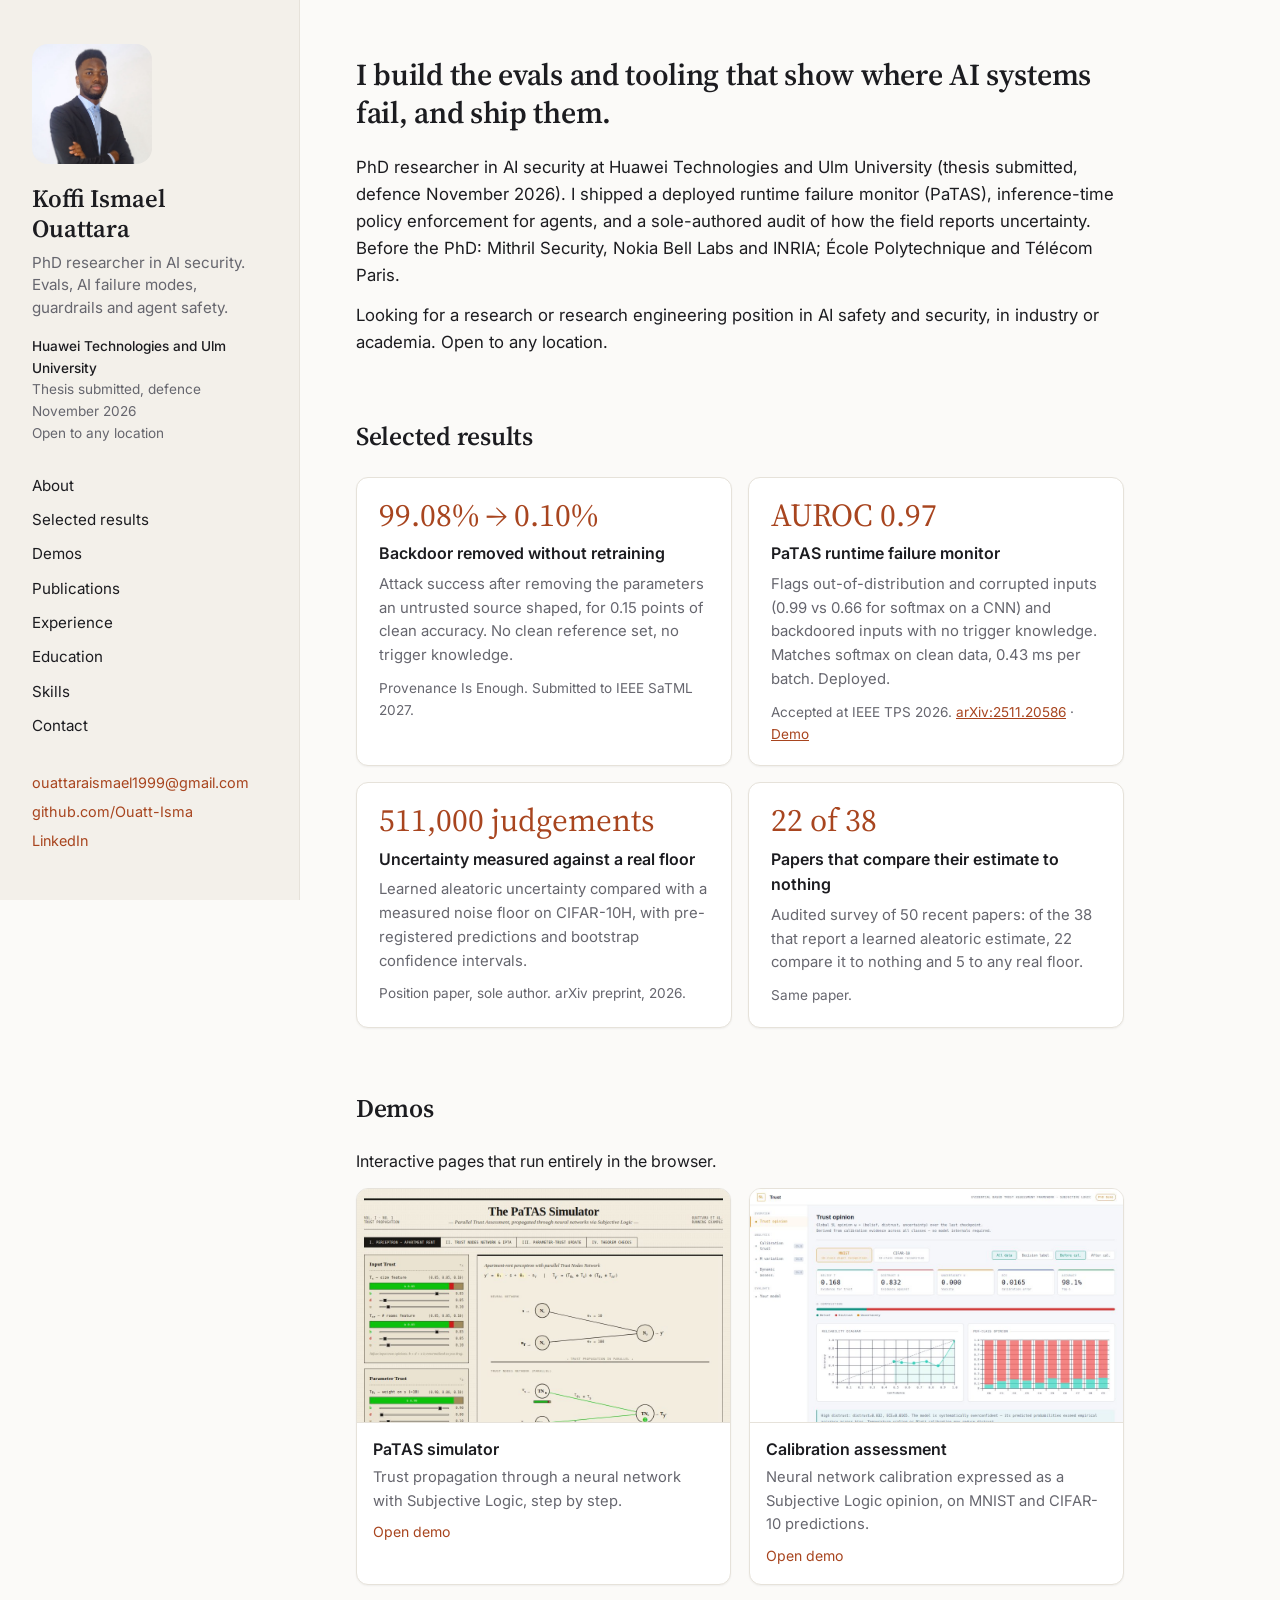
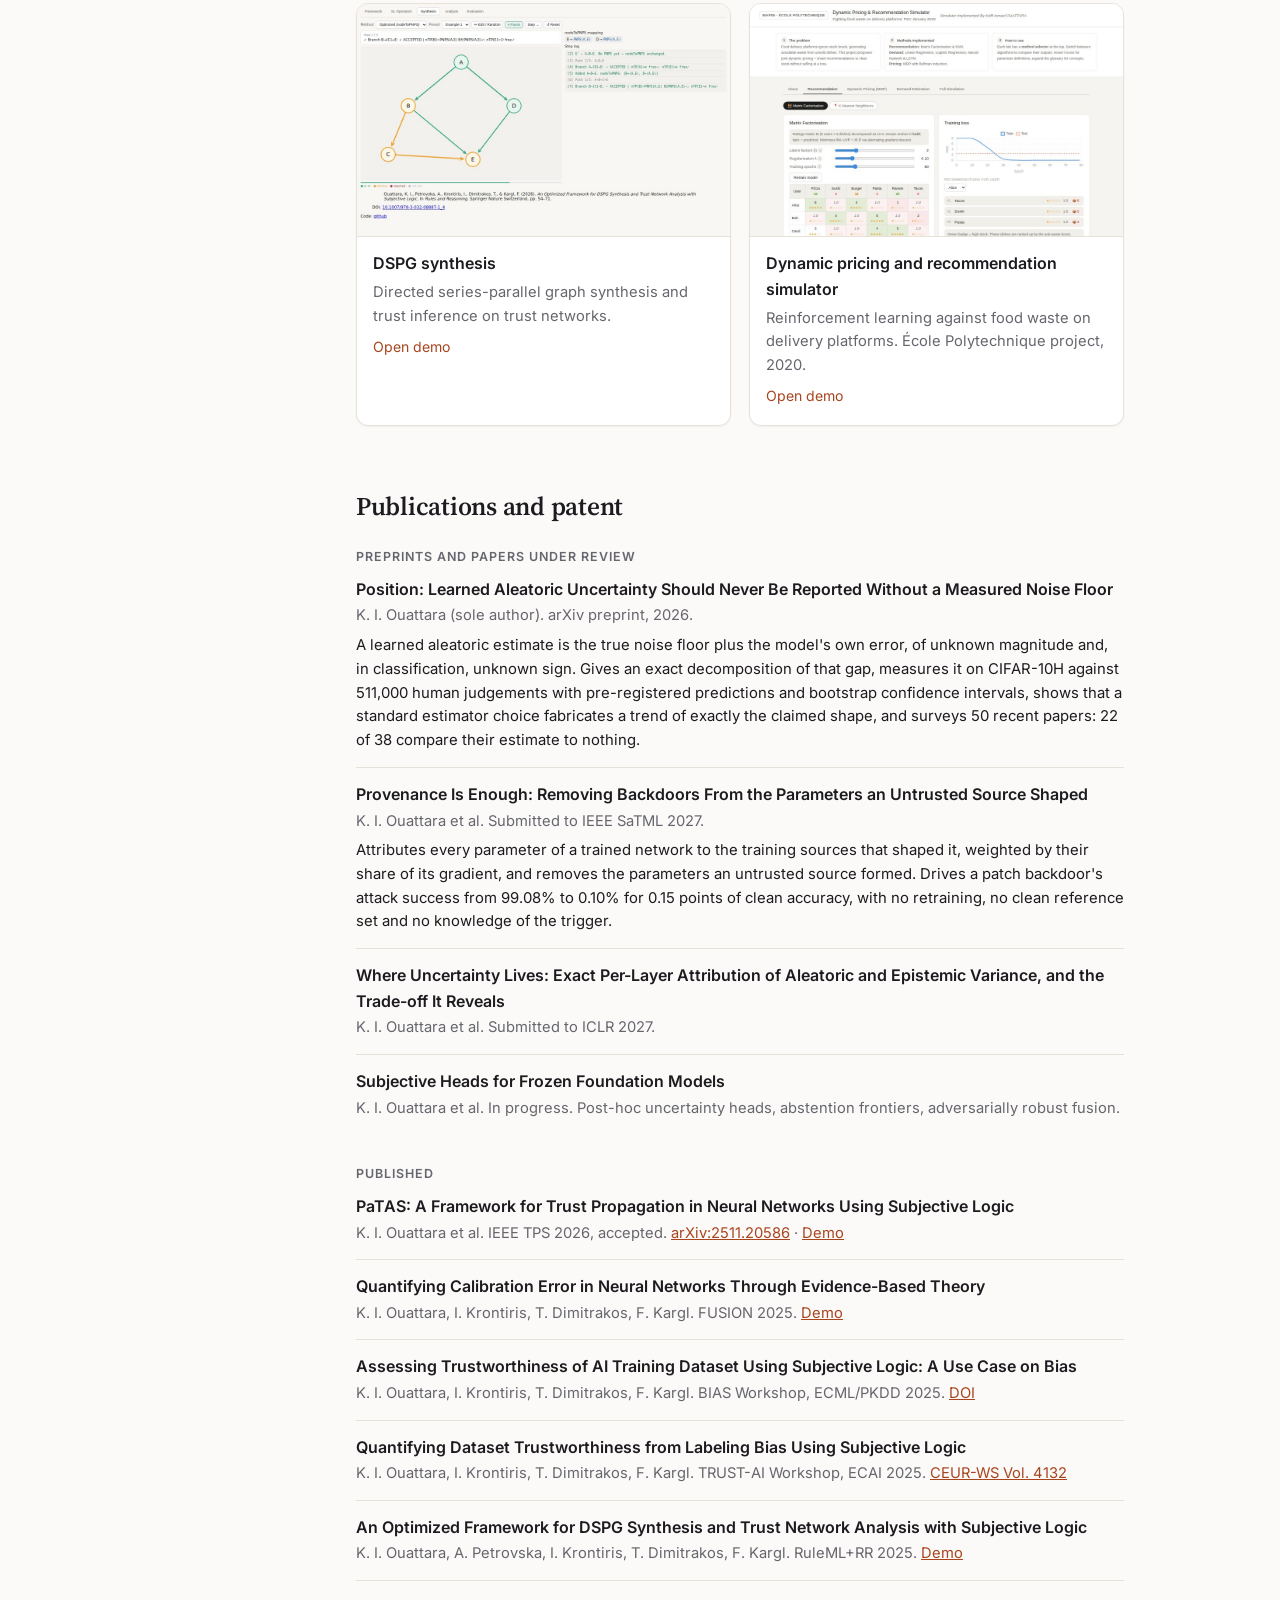
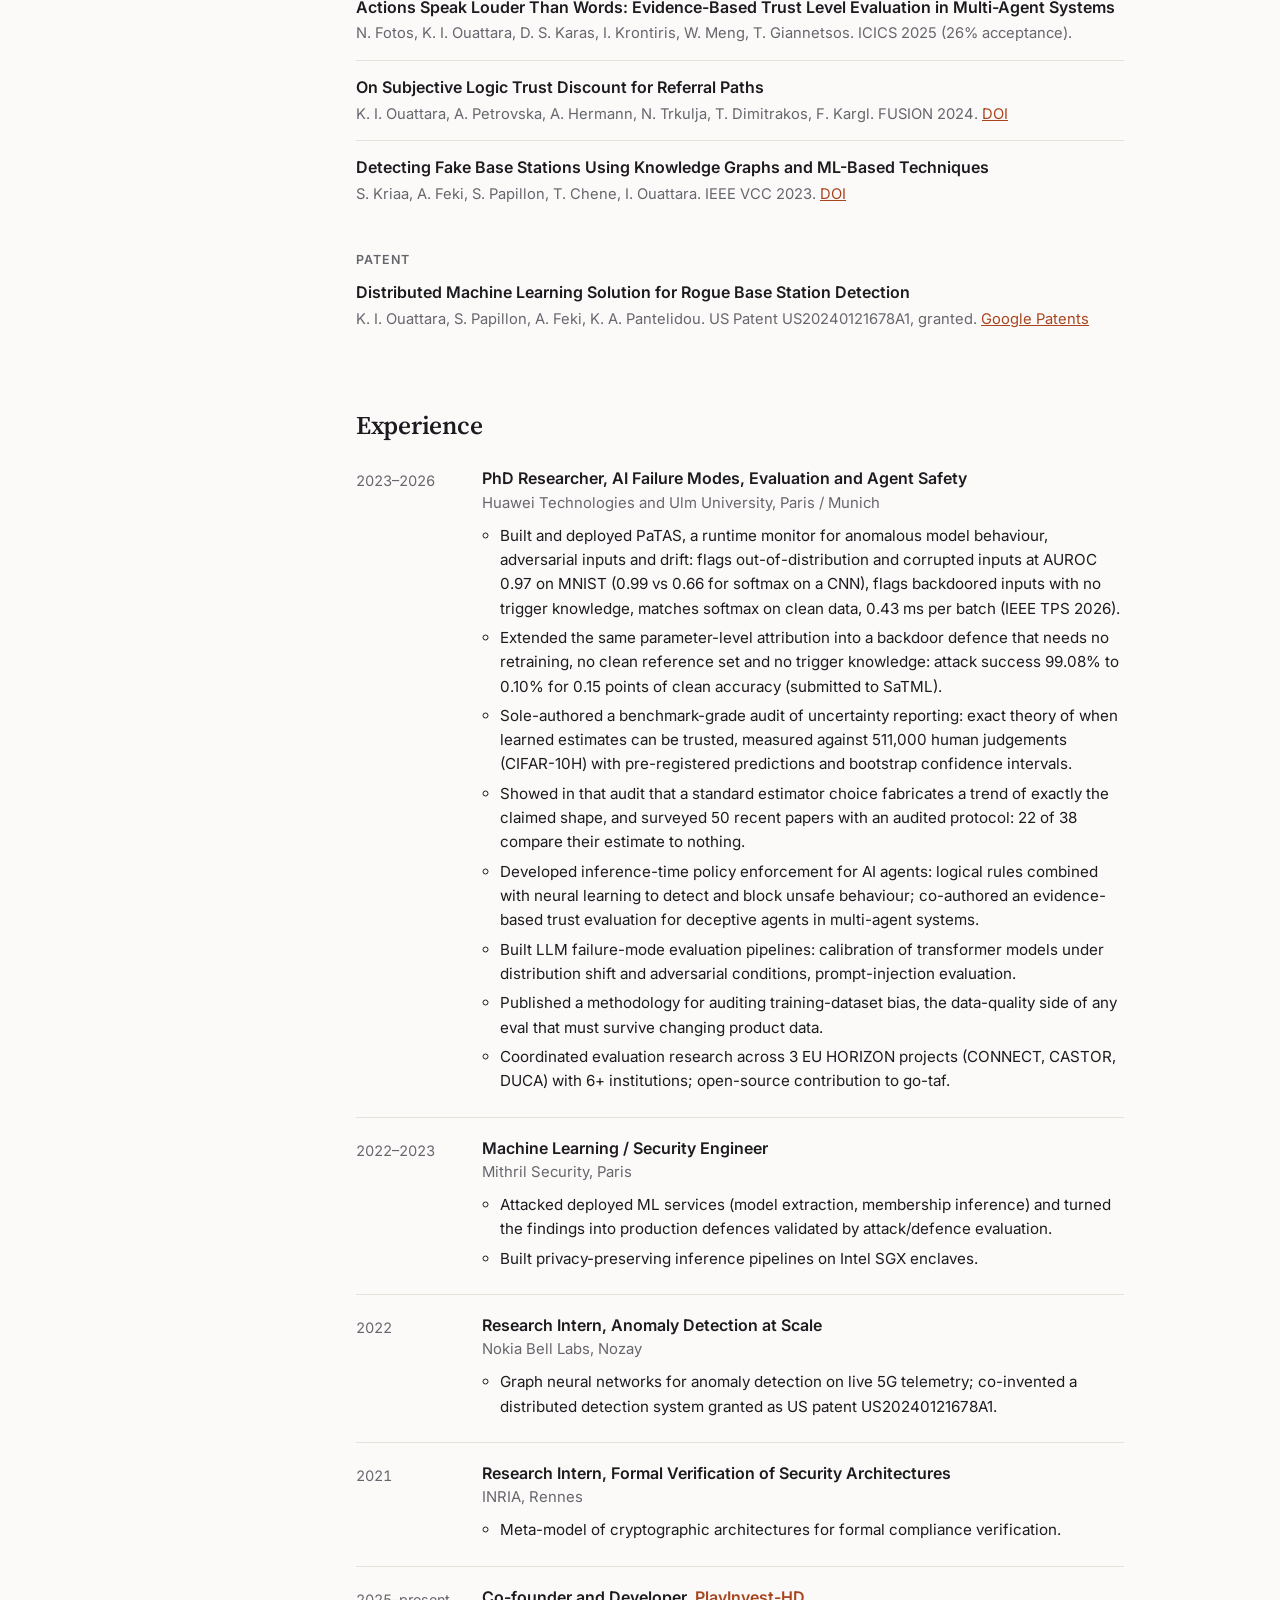
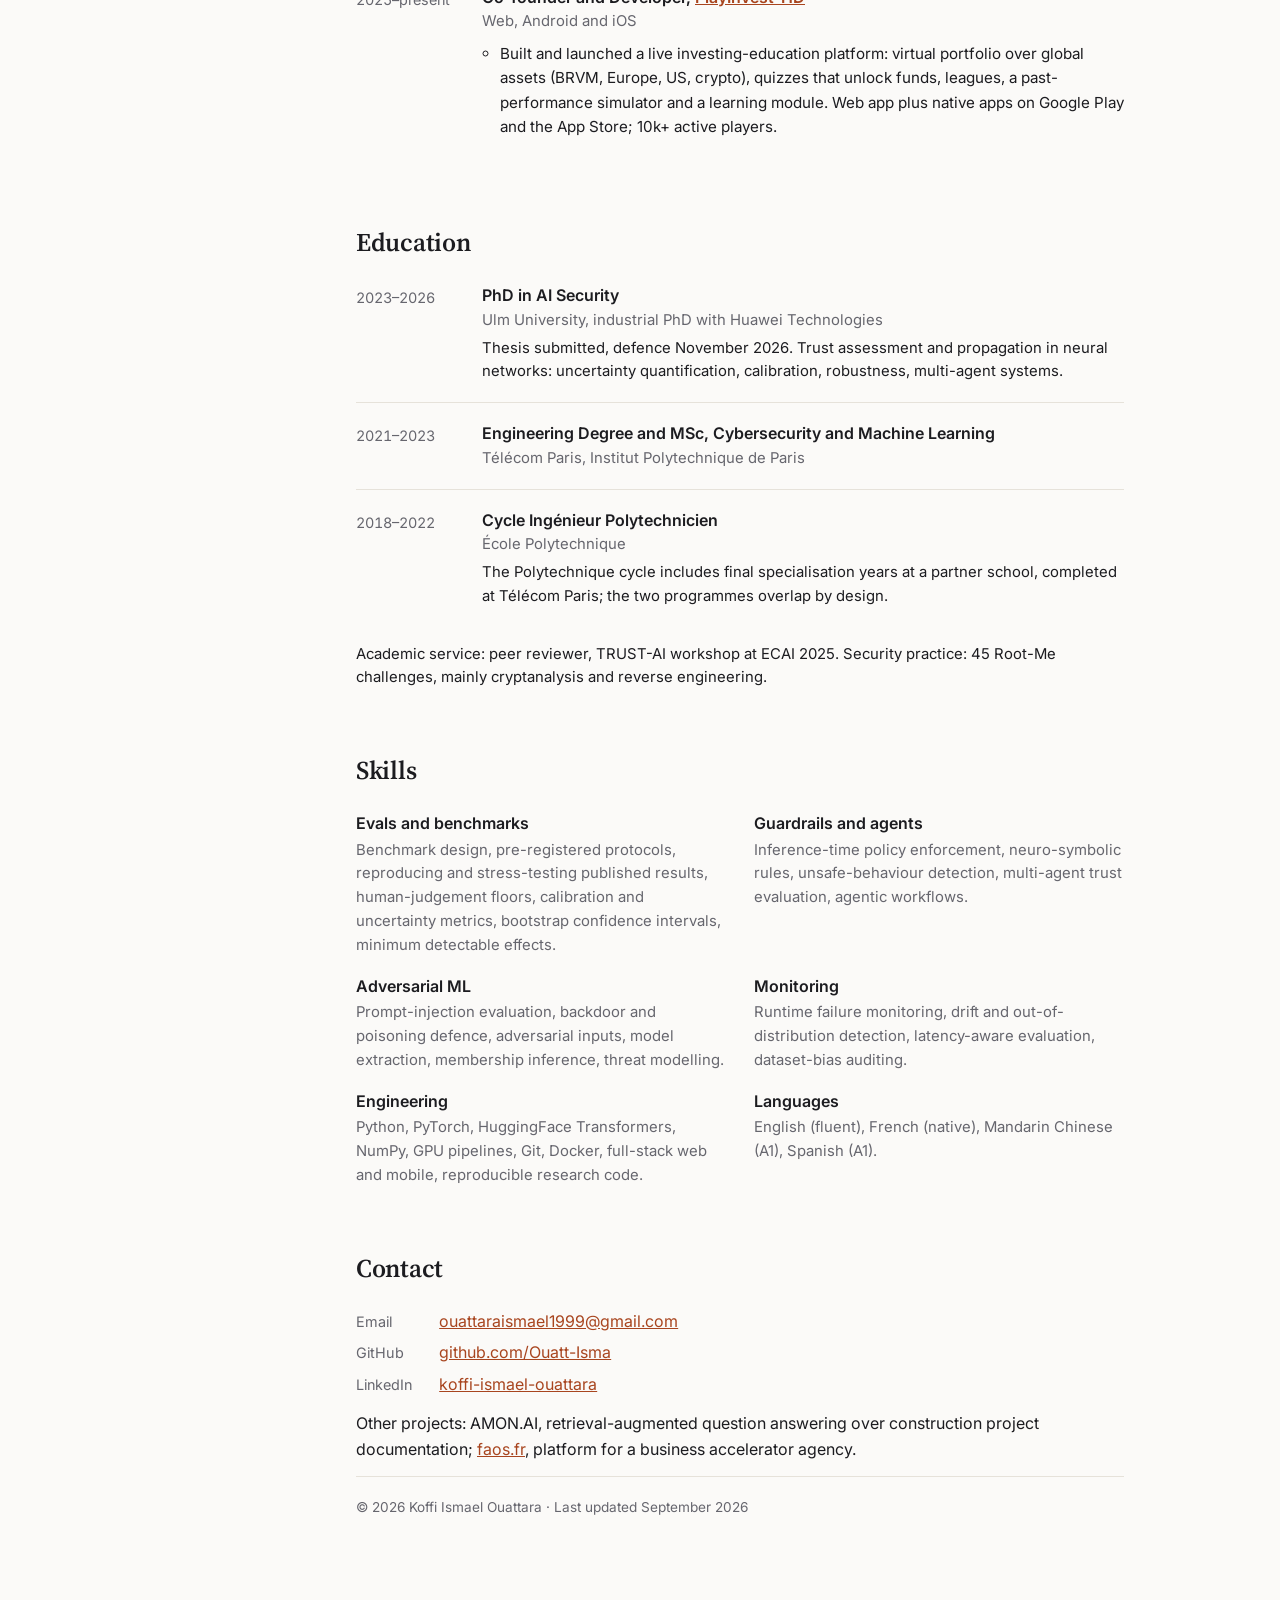
==== commit 02d5f7e6: "Merge pull request #5 from Ouatt-Isma/claude/happy-galileo-cj1hjd Tone down PaTAS AUROC headline and" ====
--- a/index.html
+++ b/index.html
@@ -4,7 +4,7 @@
 <meta charset="utf-8">
 <meta name="viewport" content="width=device-width, initial-scale=1">
 <title>Koffi Ismael Ouattara</title>
-<meta name="description" content="Koffi Ismael Ouattara. AI security and evaluation researcher-engineer: evaluation, adversarial ML, uncertainty and agent safety. Huawei Technologies and Ulm University.">
+<meta name="description" content="Koffi Ismael Ouattara. PhD researcher in AI security: evals, AI failure modes, guardrails and agent safety. Huawei Technologies and Ulm University.">
 <link rel="preconnect" href="https://fonts.googleapis.com">
 <link rel="preconnect" href="https://fonts.gstatic.com" crossorigin>
 <link href="https://fonts.googleapis.com/css2?family=Inter:wght@400;500;600&family=Source+Serif+4:opsz,wght@8..60,600&display=swap" rel="stylesheet">
@@ -178,12 +178,12 @@
     <img class="photo" src="assets/images/dsc03934-510x531.jpg" alt="Portrait of Koffi Ismael Ouattara">
     <div>
       <h1>Koffi Ismael Ouattara</h1>
-      <p class="tagline">PhD researcher in AI security. Evaluation, adversarial ML, uncertainty and agent safety.</p>
+      <p class="tagline">PhD researcher in AI security. Evals, AI failure modes, guardrails and agent safety.</p>
     </div>
   </div>
   <p class="status">
     <strong>Huawei Technologies and Ulm University</strong><br>
-    Thesis submitted, defence December 2026<br>
+    Thesis submitted, defence November 2026<br>
     Open to any location
   </p>
   <nav aria-label="Sections">
@@ -202,19 +202,15 @@
     <li><a href="mailto:ouattaraismael1999@gmail.com">ouattaraismael1999@gmail.com</a></li>
     <li><a href="https://github.com/Ouatt-Isma">github.com/Ouatt-Isma</a></li>
     <li><a href="https://www.linkedin.com/in/koffi-ismael-ouattara-96291817a/">LinkedIn</a></li>
-    <li><a href="https://scholar.google.com/citations?user=ZZfjgq8AAAAJ">Google Scholar</a></li>
   </ul>
 </aside>
 
 <main>
 
 <section id="about" class="intro">
-  <h2 class="lead">AI security and evaluation researcher-engineer: I test, attack and evaluate AI systems.</h2>
+  <h2 class="lead">I build the evals and tooling that show where AI systems fail, and ship them.</h2>
   <p>
-    PhD researcher in AI security at Huawei Technologies and Ulm University (thesis submitted, defence December 2026). My thesis builds trust assessment into neural networks: every source, input, parameter and agent carries an explicit reliability opinion, which is propagated, updated and used to decide. Before the PhD: Mithril Security, Nokia Bell Labs and INRIA; École Polytechnique and Télécom Paris.
-  </p>
-  <p>
-    Close to five years of research and R&amp;D experience. Eight peer reviewed publications, six as first author, two more under review at TMLR, one in preparation and one granted US patent. Alongside the thesis I fine-tune and evaluate open-weight LLMs, and I co-founded <a href="https://playinvest-hd.com">PlayInvest-HD</a>, an investing-education platform with more than 10,000 active players.
+    PhD researcher in AI security at Huawei Technologies and Ulm University (thesis submitted, defence November 2026). I shipped a deployed runtime failure monitor (PaTAS), inference-time policy enforcement for agents, and a sole-authored audit of how the field reports uncertainty. Before the PhD: Mithril Security, Nokia Bell Labs and INRIA; École Polytechnique and Télécom Paris.
   </p>
   <p>
     Looking for a research or research engineering position in AI safety and security, in industry or academia. Open to any location.
@@ -227,20 +223,20 @@
     <div class="tile">
       <div class="figure">99.08% → 0.10%</div>
       <div class="tile-title">Backdoor removed without retraining</div>
-      <p>Attack success on MNIST after removing the parameters an untrusted source shaped, for 0.15 points of clean accuracy: no retraining, no clean reference set, no knowledge of the trigger. Input-position attribution carries the method to ResNet-18 on four datasets. Random-crop augmentation defeats it on CIFAR-10.</p>
-      <p class="meta">Provenance Is Enough. Under review at TMLR.</p>
+      <p>Attack success after removing the parameters an untrusted source shaped, for 0.15 points of clean accuracy. No clean reference set, no trigger knowledge.</p>
+      <p class="meta">Provenance Is Enough. Submitted to IEEE SaTML 2027.</p>
     </div>
     <div class="tile">
-      <div class="figure">No test data</div>
-      <div class="tile-title">Backdoor localised by reading the model</div>
-      <p>Parameter trust, built from gradient stability and revised every mini-batch, localises a backdoor at the level of the two poisoned classes while accuracy stays above 97% (class trust 0.756 against 0.994 for clean classes), and separates the label channel from the trigger channel. A research prototype runs in Huawei's internal research environment.</p>
-      <p class="meta">Two Routes to Trust. Accepted at IEEE TPS 2026 · <a href="https://arxiv.org/abs/2511.20586">arXiv:2511.20586</a> · <a href="demos/patas_simulator.html">Demo</a></p>
+      <div class="figure">AUROC 0.97</div>
+      <div class="tile-title">PaTAS runtime failure monitor</div>
+      <p>Flags out-of-distribution and corrupted inputs (0.99 vs 0.66 for softmax on a CNN) and backdoored inputs with no trigger knowledge. Matches softmax on clean data, 0.43 ms per batch. Deployed.</p>
+      <p class="meta">Accepted at IEEE TPS 2026. <a href="https://arxiv.org/abs/2511.20586">arXiv:2511.20586</a> · <a href="demos/patas_simulator.html">Demo</a></p>
     </div>
     <div class="tile">
       <div class="figure">511,000 judgements</div>
       <div class="tile-title">Uncertainty measured against a real floor</div>
       <p>Learned aleatoric uncertainty compared with a measured noise floor on CIFAR-10H, with pre-registered predictions and bootstrap confidence intervals.</p>
-      <p class="meta">Position paper, sole author. Under review at TMLR.</p>
+      <p class="meta">Position paper, sole author. arXiv preprint, 2026.</p>
     </div>
     <div class="tile">
       <div class="figure">22 of 38</div>
@@ -293,44 +289,40 @@
 <section id="publications">
   <h2>Publications and patent</h2>
 
-  <p class="note">Eight peer reviewed publications, six as first author. Two under review at TMLR, one in preparation, one granted US patent.</p>
-
-  <h3>Under review</h3>
+  <h3>Preprints and papers under review</h3>
   <ul class="pubs">
     <li>
       <div class="pub-title">Position: Learned Aleatoric Uncertainty Should Never Be Reported Without a Measured Noise Floor</div>
-      <div class="pub-meta">K. I. Ouattara (sole author). Under review at TMLR.</div>
-      <div class="pub-summary">A learned aleatoric estimate is the true noise floor plus the model's own error, of unknown magnitude and, in classification, unknown sign. Gives an exact decomposition of that gap and measures it against CIFAR-10H, 511,000 human judgements, across seven model capacities with pre-registered predictions and bootstrap confidence intervals. Shows that a standard estimator choice fabricates a trend of exactly the claimed shape, and surveys 50 recent papers: of the 38 reporting a learned estimate, 22 compare it to nothing and 5 to a real floor.</div>
+      <div class="pub-meta">K. I. Ouattara (sole author). arXiv preprint, 2026.</div>
+      <div class="pub-summary">A learned aleatoric estimate is the true noise floor plus the model's own error, of unknown magnitude and, in classification, unknown sign. Gives an exact decomposition of that gap, measures it on CIFAR-10H against 511,000 human judgements with pre-registered predictions and bootstrap confidence intervals, shows that a standard estimator choice fabricates a trend of exactly the claimed shape, and surveys 50 recent papers: 22 of 38 compare their estimate to nothing.</div>
     </li>
     <li>
       <div class="pub-title">Provenance Is Enough: Removing Backdoors From the Parameters an Untrusted Source Shaped</div>
-      <div class="pub-meta">K. I. Ouattara et al. Under review at TMLR.</div>
-      <div class="pub-summary">Attributes every parameter of a trained network to the training sources that shaped it, weighted by their share of its gradient, then removes the parameters an untrusted source formed. Drives a patch backdoor's attack success from 99.08% to 0.10% on MNIST for 0.15 points of clean accuracy, with no retraining, no clean reference set and no knowledge of the trigger, and still works at 0.97% poisoning where activation clustering removes nothing. Input-position attribution extends it to ResNet-18 on four datasets including GTSRB.</div>
-    </li>
-  </ul>
-
-  <h3>In preparation</h3>
-  <ul class="pubs">
-    <li>
-      <div class="pub-title">Knowing Whom to Believe: Evidence-Aware Source Trust for Multi-Source RAG</div>
-      <div class="pub-meta">In preparation.</div>
-      <div class="pub-summary">Each source carries a reliability opinion updated online from the consensus of the answers, so the system can answer with its reliability, abstain when evidence is thin, or abstain when sources conflict. Tracks sources that build a record and then betray it.</div>
+      <div class="pub-meta">K. I. Ouattara et al. Submitted to IEEE SaTML 2027.</div>
+      <div class="pub-summary">Attributes every parameter of a trained network to the training sources that shaped it, weighted by their share of its gradient, and removes the parameters an untrusted source formed. Drives a patch backdoor's attack success from 99.08% to 0.10% for 0.15 points of clean accuracy, with no retraining, no clean reference set and no knowledge of the trigger.</div>
+    </li>
+    <li>
+      <div class="pub-title">Where Uncertainty Lives: Exact Per-Layer Attribution of Aleatoric and Epistemic Variance, and the Trade-off It Reveals</div>
+      <div class="pub-meta">K. I. Ouattara et al. Submitted to ICLR 2027.</div>
+    </li>
+    <li>
+      <div class="pub-title">Subjective Heads for Frozen Foundation Models</div>
+      <div class="pub-meta">K. I. Ouattara et al. In progress. Post-hoc uncertainty heads, abstention frontiers, adversarially robust fusion.</div>
     </li>
   </ul>
 
   <h3>Published</h3>
   <ul class="pubs">
     <li>
-      <div class="pub-title">Two Routes to Trust: Propagating Data and Parameter Trustworthiness Through Neural Networks with Subjective Logic</div>
-      <div class="pub-meta">K. I. Ouattara, I. Krontiris, T. Dimitrakos, D. Eisermann, H. Labiod, F. Kargl. IEEE TPS 2026, accepted. Earlier version on arXiv as <em>PaTAS: A Framework for Trust Propagation in Neural Networks Using Subjective Logic</em>, <a href="https://arxiv.org/abs/2511.20586">arXiv:2511.20586</a> · <a href="demos/patas_simulator.html">Demo</a></div>
-      <div class="pub-summary">Propagates Subjective Logic trust opinions through a network in parallel with its computation, without modifying it. An input route builds a per-feature conformity source from training statistics, with an a-priori diagnostic computed before training that predicts the datasets on which it cannot work. A model route derives parameter trust from gradient stability and reads a trained model without test data. Extends to residual CNNs by weighting the inference path.</div>
+      <div class="pub-title">PaTAS: A Framework for Trust Propagation in Neural Networks Using Subjective Logic</div>
+      <div class="pub-meta">K. I. Ouattara et al. IEEE TPS 2026, accepted. <a href="https://arxiv.org/abs/2511.20586">arXiv:2511.20586</a> · <a href="demos/patas_simulator.html">Demo</a></div>
     </li>
     <li>
       <div class="pub-title">Quantifying Calibration Error in Neural Networks Through Evidence-Based Theory</div>
-      <div class="pub-meta">K. I. Ouattara, I. Krontiris, T. Dimitrakos, F. Kargl. FUSION 2025. <a href="https://doi.org/10.23919/FUSION65864.2025.11124121">DOI</a> · <a href="demos/calibration_demo.html">Demo</a></div>
-    </li>
-    <li>
-      <div class="pub-title">Assessing Trustworthiness of AI Training Dataset Using Subjective Logic, A Use Case on Bias</div>
+      <div class="pub-meta">K. I. Ouattara, I. Krontiris, T. Dimitrakos, F. Kargl. FUSION 2025. <a href="demos/calibration_demo.html">Demo</a></div>
+    </li>
+    <li>
+      <div class="pub-title">Assessing Trustworthiness of AI Training Dataset Using Subjective Logic: A Use Case on Bias</div>
       <div class="pub-meta">K. I. Ouattara, I. Krontiris, T. Dimitrakos, F. Kargl. BIAS Workshop, ECML/PKDD 2025. <a href="https://doi.org/10.1007/978-3-032-19096-3_17">DOI</a></div>
     </li>
     <li>
@@ -339,19 +331,19 @@
     </li>
     <li>
       <div class="pub-title">An Optimized Framework for DSPG Synthesis and Trust Network Analysis with Subjective Logic</div>
-      <div class="pub-meta">K. I. Ouattara, A. Petrovska, I. Krontiris, T. Dimitrakos, F. Kargl. RuleML+RR 2025. <a href="https://doi.org/10.1007/978-3-032-08887-1_4">DOI</a> · <a href="demos/dspg_demo.html">Demo</a></div>
+      <div class="pub-meta">K. I. Ouattara, A. Petrovska, I. Krontiris, T. Dimitrakos, F. Kargl. RuleML+RR 2025. <a href="demos/dspg_demo.html">Demo</a></div>
+    </li>
+    <li>
+      <div class="pub-title">Actions Speak Louder Than Words: Evidence-Based Trust Level Evaluation in Multi-Agent Systems</div>
+      <div class="pub-meta">N. Fotos, K. I. Ouattara, D. S. Karas, I. Krontiris, W. Meng, T. Giannetsos. ICICS 2025 (26% acceptance).</div>
     </li>
     <li>
       <div class="pub-title">On Subjective Logic Trust Discount for Referral Paths</div>
       <div class="pub-meta">K. I. Ouattara, A. Petrovska, A. Hermann, N. Trkulja, T. Dimitrakos, F. Kargl. FUSION 2024. <a href="https://doi.org/10.23919/FUSION59988.2024.10706345">DOI</a></div>
     </li>
     <li>
-      <div class="pub-title">Actions Speak Louder Than Words: Evidence-Based Trust Level Evaluation in Multi-Agent Systems</div>
-      <div class="pub-meta">N. Fotos, K. I. Ouattara (second author), D. S. Karas, I. Krontiris, W. Meng, T. Giannetsos. ICICS 2025 (26% acceptance). <a href="https://doi.org/10.1007/978-981-95-3543-9_14">DOI</a></div>
-    </li>
-    <li>
       <div class="pub-title">Detecting Fake Base Stations Using Knowledge Graphs and ML-Based Techniques</div>
-      <div class="pub-meta">S. Kriaa, A. Feki, S. Papillon, T. Chene, I. Ouattara (co-author). IEEE VCC 2023. <a href="https://doi.org/10.1109/VCC60689.2023.10474891">DOI</a></div>
+      <div class="pub-meta">S. Kriaa, A. Feki, S. Papillon, T. Chene, I. Ouattara. IEEE VCC 2023. <a href="https://doi.org/10.1109/VCC60689.2023.10474891">DOI</a></div>
     </li>
   </ul>
 
@@ -370,20 +362,17 @@
     <li>
       <div class="when">2023–2026</div>
       <div>
-        <div class="role">PhD Researcher, AI Security and Evaluation</div>
+        <div class="role">PhD Researcher, AI Failure Modes, Evaluation and Agent Safety</div>
         <div class="org">Huawei Technologies and Ulm University, Paris / Munich</div>
         <ul>
-          <li>Built PaTAS, a framework that propagates Subjective Logic trust opinions through a neural network in parallel with its computation, without modifying it: parameter trust read from a trained model without test data localises a backdoor at the level of the poisoned classes while accuracy stays above 97%, and flags label corruption at every non-zero flip rate. Accepted at IEEE TPS 2026; a research prototype runs in Huawei's internal research environment.</li>
-          <li>Extended the same parameter-level attribution into a backdoor defence that needs no retraining, no clean reference set and no trigger knowledge: attack success 99.08% to 0.10% on MNIST for 0.15 points of clean accuracy, with input-position attribution extending it to ResNet-18 on four datasets (under review at TMLR).</li>
+          <li>Built and deployed PaTAS, a runtime monitor for anomalous model behaviour, adversarial inputs and drift: flags out-of-distribution and corrupted inputs at AUROC 0.97 on MNIST (0.99 vs 0.66 for softmax on a CNN), flags backdoored inputs with no trigger knowledge, matches softmax on clean data, 0.43 ms per batch (IEEE TPS 2026).</li>
+          <li>Extended the same parameter-level attribution into a backdoor defence that needs no retraining, no clean reference set and no trigger knowledge: attack success 99.08% to 0.10% for 0.15 points of clean accuracy (submitted to SaTML).</li>
           <li>Sole-authored a benchmark-grade audit of uncertainty reporting: exact theory of when learned estimates can be trusted, measured against 511,000 human judgements (CIFAR-10H) with pre-registered predictions and bootstrap confidence intervals.</li>
           <li>Showed in that audit that a standard estimator choice fabricates a trend of exactly the claimed shape, and surveyed 50 recent papers with an audited protocol: 22 of 38 compare their estimate to nothing.</li>
-          <li>Developed inference-time policy enforcement for AI agents: logical rules combined with neural learning to detect and block unsafe behaviour, implemented in LangChain and LangGraph as a loop that checks a model output against a policy and iterates until it complies. Second author on an evidence-based trust evaluation that identifies deceptive agents in multi-agent systems.</li>
-          <li>Fine-tuned open-weight Qwen models with SFT, LoRA, QLoRA, DPO, RLHF and RLAIF on open instruction data (T&uuml;lu 3 SFT mix, SmolTalk, OpenHermes 2.5, UltraChat), and evaluated the resulting models for calibration under distribution shift, adversarial inputs and prompt injection.</li>
-          <li>Built LLM failure-mode evaluation pipelines: uncertainty quantification on transformer models, calibration under distribution shift and adversarial conditions, prompt-injection evaluation.</li>
-          <li>Researching online source reliability for multi-source retrieval: each source carries an opinion updated from the consensus of the answers, so the system can abstain on thin evidence or on conflict (paper in preparation).</li>
+          <li>Developed inference-time policy enforcement for AI agents: logical rules combined with neural learning to detect and block unsafe behaviour; co-authored an evidence-based trust evaluation for deceptive agents in multi-agent systems.</li>
+          <li>Built LLM failure-mode evaluation pipelines: calibration of transformer models under distribution shift and adversarial conditions, prompt-injection evaluation.</li>
           <li>Published a methodology for auditing training-dataset bias, the data-quality side of any eval that must survive changing product data.</li>
-          <li>Contributed to the trust and safety work packages of 3 EU HORIZON projects (CONNECT, CASTOR, DUCA) across 6+ academic and industrial institutions, including specification and deliverable authoring; open-source contribution to <a href="https://github.com/vs-uulm/go-taf">go-taf</a>.</li>
-          <li>Led the implementation of the Trust Level Evaluation Engine (TLEE) in Go, the module that evaluates trust models with Subjective Logic fusion and discounting inside the CONNECT Trust Assessment Framework.</li>
+          <li>Coordinated evaluation research across 3 EU HORIZON projects (CONNECT, CASTOR, DUCA) with 6+ institutions; open-source contribution to go-taf.</li>
         </ul>
       </div>
     </li>
@@ -393,9 +382,8 @@
         <div class="role">Machine Learning / Security Engineer</div>
         <div class="org">Mithril Security, Paris</div>
         <ul>
-          <li>Threat-modelled and attacked deployed ML services (model extraction, membership inference), then shipped the resulting production defences validated by attack and defence evaluation: query monitoring and rate limiting, perturbed outputs, and inference inside an enclave.</li>
-          <li>Built privacy-preserving inference pipelines on Intel SGX secure enclaves, from prototype to production.</li>
-          <li>Recovered a secret key from execution time in a timing side-channel attack.</li>
+          <li>Attacked deployed ML services (model extraction, membership inference) and turned the findings into production defences validated by attack/defence evaluation.</li>
+          <li>Built privacy-preserving inference pipelines on Intel SGX enclaves.</li>
         </ul>
       </div>
     </li>
@@ -403,11 +391,9 @@
       <div class="when">2022</div>
       <div>
         <div class="role">Research Intern, Anomaly Detection at Scale</div>
-        <div class="org">Nokia Bell Labs (Alcatel-Lucent Int.), Nozay</div>
+        <div class="org">Nokia Bell Labs, Nozay</div>
         <ul>
-          <li>Graph neural networks for anomaly detection on live 5G telemetry, correlating heterogeneous sources. Co-invented a distributed detection system for rogue base stations, granted as US patent US20240121678A1.</li>
-          <li>The published method (IEEE VCC 2023) takes a different route: a knowledge graph built from collected radio traces with no prior topology, expert rules and a ResNet on SINR time series, evaluated in simulation.</li>
-          <li>Contributed to 3GPP standardization work on mobile-network security.</li>
+          <li>Graph neural networks for anomaly detection on live 5G telemetry; co-invented a distributed detection system granted as US patent US20240121678A1.</li>
         </ul>
       </div>
     </li>
@@ -427,27 +413,7 @@
         <div class="role">Co-founder and Developer, <a href="https://playinvest-hd.com">PlayInvest-HD</a></div>
         <div class="org">Web, Android and iOS</div>
         <ul>
-          <li>Built and launched a live investing-education platform: virtual portfolio over global assets (BRVM, Europe, US, crypto), quizzes that unlock funds, leagues, a past-performance simulator and a learning module. Web app plus native apps on Google Play and the App Store; 10k+ active players. FastAPI, PostgreSQL, Nuxt, Flutter.</li>
-        </ul>
-      </div>
-    </li>
-    <li>
-      <div class="when">2026&ndash;2027</div>
-      <div>
-        <div class="role">Contract Teacher (vacataire)</div>
-        <div class="org">EPF Engineering School, Paris-Cachan</div>
-        <ul>
-          <li>Oral examinations (colles) for first-year students.</li>
-        </ul>
-      </div>
-    </li>
-    <li>
-      <div class="when">2022&ndash;2023</div>
-      <div>
-        <div class="role">Lab Teacher, Network Security</div>
-        <div class="org">ISEP, Paris</div>
-        <ul>
-          <li>Practical sessions on network security and intrusion detection with Snort.</li>
+          <li>Built and launched a live investing-education platform: virtual portfolio over global assets (BRVM, Europe, US, crypto), quizzes that unlock funds, leagues, a past-performance simulator and a learning module. Web app plus native apps on Google Play and the App Store; 10k+ active players.</li>
         </ul>
       </div>
     </li>
@@ -462,27 +428,26 @@
       <div>
         <div class="role">PhD in AI Security</div>
         <div class="org">Ulm University, industrial PhD with Huawei Technologies</div>
-        <div class="note">Thesis submitted, defence December 2026. <em>Trust Assessment and Propagation in Neural Networks</em>: uncertainty quantification, calibration, robustness, multi-agent systems.</div>
+        <div class="note">Thesis submitted, defence November 2026. Trust assessment and propagation in neural networks: uncertainty quantification, calibration, robustness, multi-agent systems.</div>
       </div>
     </li>
     <li>
       <div class="when">2021–2023</div>
       <div>
-        <div class="role">Engineering Degree and MSc MICAS</div>
+        <div class="role">Engineering Degree and MSc, Cybersecurity and Machine Learning</div>
         <div class="org">Télécom Paris, Institut Polytechnique de Paris</div>
-        <div class="note">Information processing: machine learning, communications and security.</div>
       </div>
     </li>
     <li>
       <div class="when">2018–2022</div>
       <div>
         <div class="role">Cycle Ingénieur Polytechnicien</div>
-        <div class="org">École Polytechnique, admitted via the concours</div>
+        <div class="org">École Polytechnique</div>
         <div class="note">The Polytechnique cycle includes final specialisation years at a partner school, completed at Télécom Paris; the two programmes overlap by design.</div>
       </div>
     </li>
   </ul>
-  <p class="note" style="margin-top:16px">Academic service: peer reviewer, TRUST-AI workshop at ECAI 2025. Languages: French (native), English (fluent), Mandarin Chinese (A1), Spanish (A1).</p>
+  <p class="note" style="margin-top:16px">Academic service: peer reviewer, TRUST-AI workshop at ECAI 2025. Security practice: 45 Root-Me challenges, mainly cryptanalysis and reverse engineering.</p>
 </section>
 
 <section id="skills">
@@ -501,20 +466,12 @@
       <dd>Prompt-injection evaluation, backdoor and poisoning defence, adversarial inputs, model extraction, membership inference, threat modelling.</dd>
     </div>
     <div>
-      <dt>Uncertainty and trust</dt>
-      <dd>Subjective logic (binomial and multinomial opinions, fusion, trust discounting, referral paths), Bayesian deep learning, calibration theory, selective prediction and abstention, model fusion, drift and out-of-distribution detection, dataset-bias auditing.</dd>
-    </div>
-    <div>
-      <dt>LLMs and post-training</dt>
-      <dd>SFT, LoRA, QLoRA, DPO, RLHF, RLAIF on open-weight Qwen models, open instruction data (T&uuml;lu 3 SFT mix, SmolTalk, OpenHermes 2.5, UltraChat), HuggingFace Transformers, LangChain, LangGraph, evaluation of fine-tuned models.</dd>
-    </div>
-    <div>
-      <dt>Systems and cryptography</dt>
-      <dd>Confidential computing and TEEs (Intel SGX), privacy-preserving inference, federated learning at the edge, formal verification of cryptographic architectures, PKI, zero-knowledge proofs, IDS/IPS (Snort, YARA), timing side-channel attacks.</dd>
+      <dt>Monitoring</dt>
+      <dd>Runtime failure monitoring, drift and out-of-distribution detection, latency-aware evaluation, dataset-bias auditing.</dd>
     </div>
     <div>
       <dt>Engineering</dt>
-      <dd>Python, PyTorch, TensorFlow, HuggingFace Transformers, scikit-learn, NumPy, MLFlow, GPU pipelines, Go, C/C++, Rust, Java, R, FastAPI, PostgreSQL, Git, Docker, full-stack web and mobile, reproducible research code.</dd>
+      <dd>Python, PyTorch, HuggingFace Transformers, NumPy, GPU pipelines, Git, Docker, full-stack web and mobile, reproducible research code.</dd>
     </div>
     <div>
       <dt>Languages</dt>
@@ -529,11 +486,9 @@
     <li><span>Email</span> <a href="mailto:ouattaraismael1999@gmail.com">ouattaraismael1999@gmail.com</a></li>
     <li><span>GitHub</span> <a href="https://github.com/Ouatt-Isma">github.com/Ouatt-Isma</a></li>
     <li><span>LinkedIn</span> <a href="https://www.linkedin.com/in/koffi-ismael-ouattara-96291817a/">koffi-ismael-ouattara</a></li>
-    <li><span>Scholar</span> <a href="https://scholar.google.com/citations?user=ZZfjgq8AAAAJ">Google Scholar</a></li>
-  </ul>
-  <p>Based between Munich and Paris. Available from 1 November 2026, or 1 January 2027 for roles that require the completed doctorate.</p>
-  <p>Other projects: <a href="https://faos.fr">faos.fr</a>, platform for a business accelerator agency. Security practice: <a href="https://www.root-me.org/Xma99">45 Root-Me challenges</a>, mainly cryptanalysis and reverse engineering.</p>
-  <footer>© 2026 Koffi Ismael Ouattara · Last updated November 2026</footer>
+  </ul>
+  <p>Other projects: AMON.AI, retrieval-augmented question answering over construction project documentation; <a href="https://faos.fr">faos.fr</a>, platform for a business accelerator agency.</p>
+  <footer>© 2026 Koffi Ismael Ouattara · Last updated September 2026</footer>
 </section>
 
 </main>
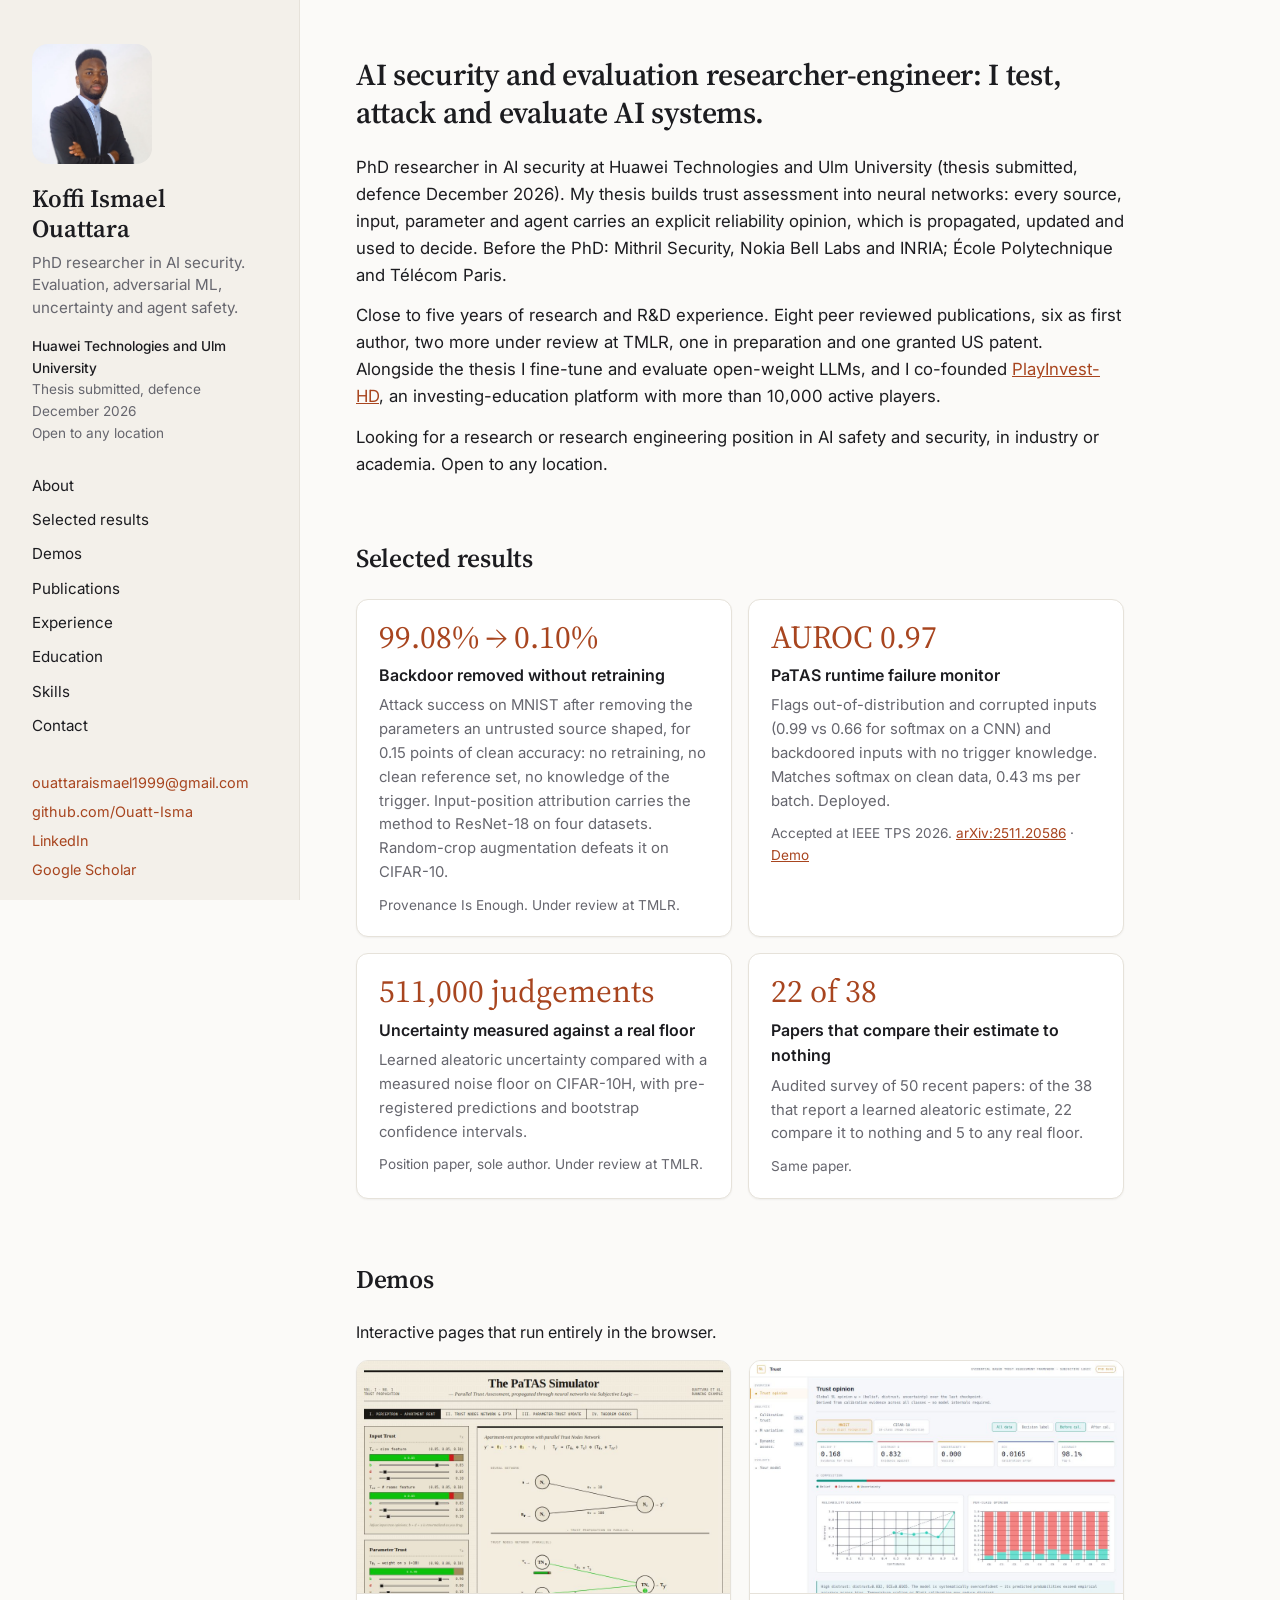
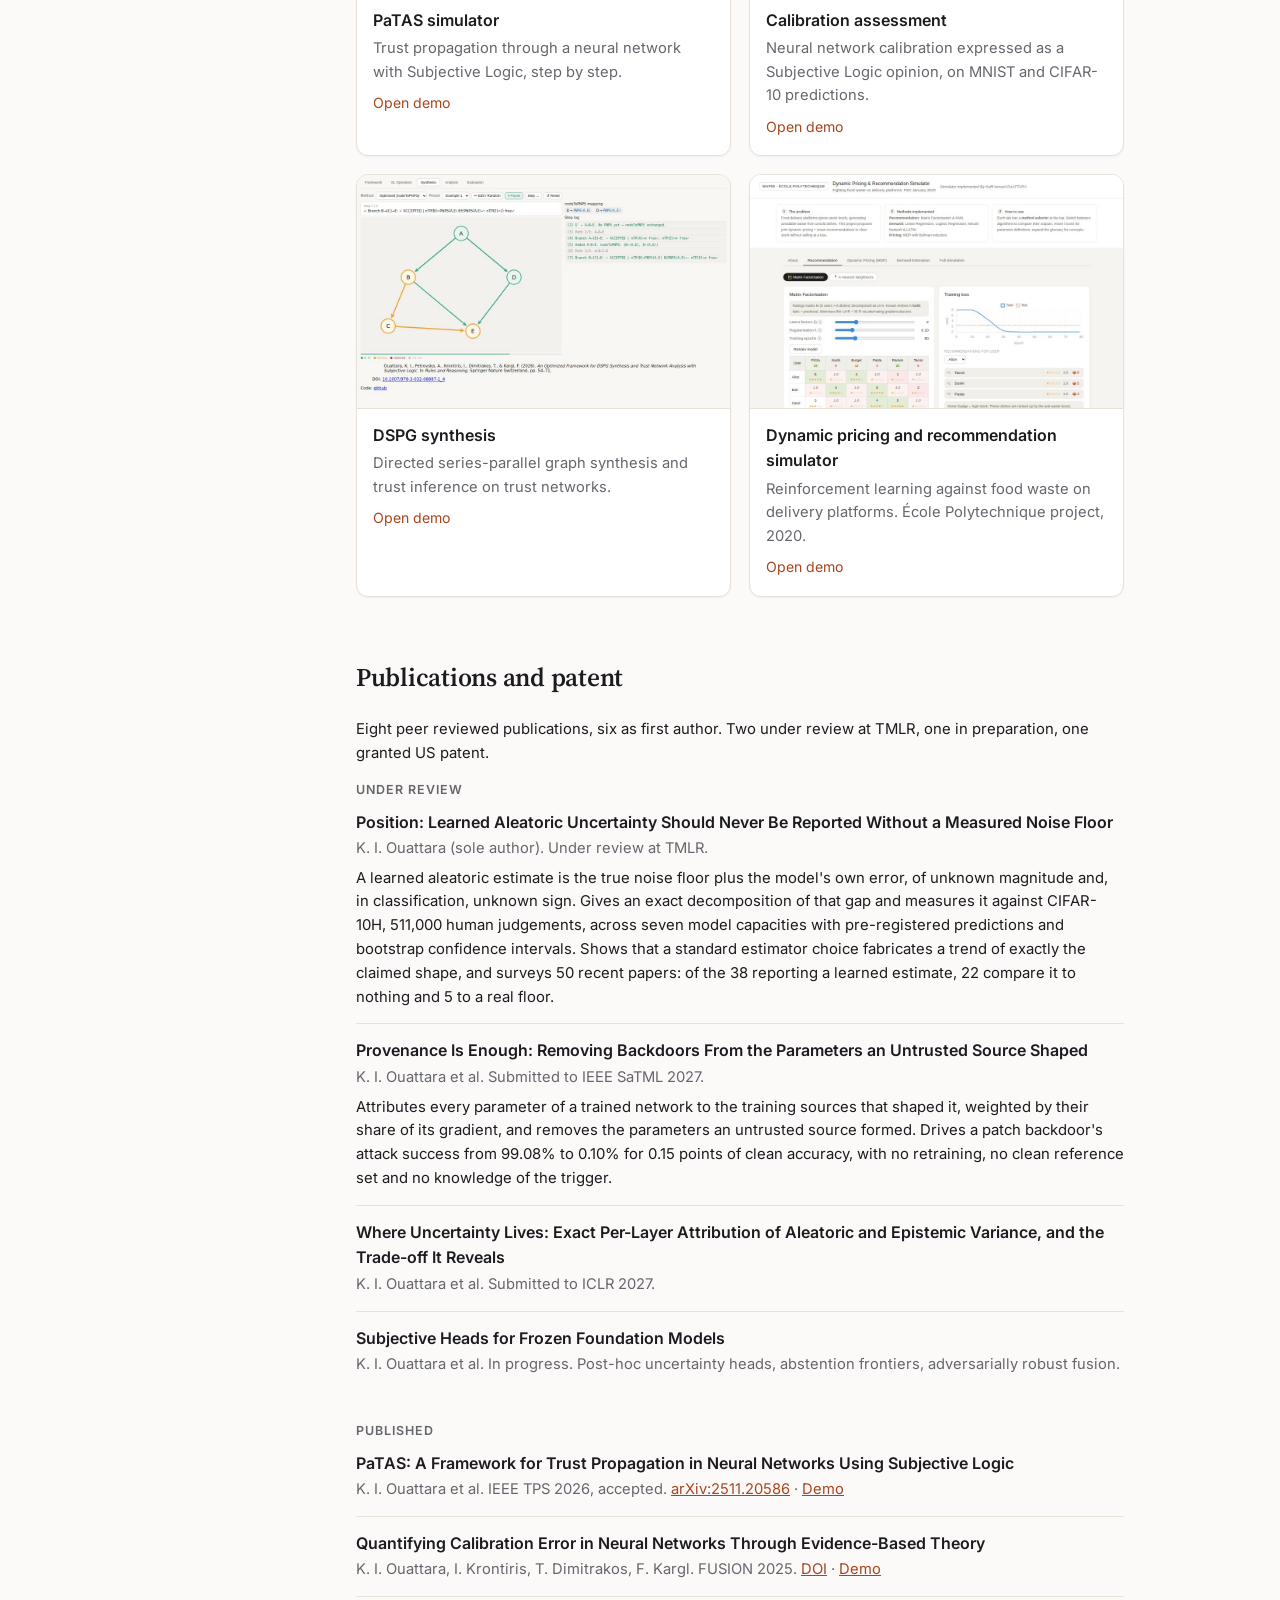
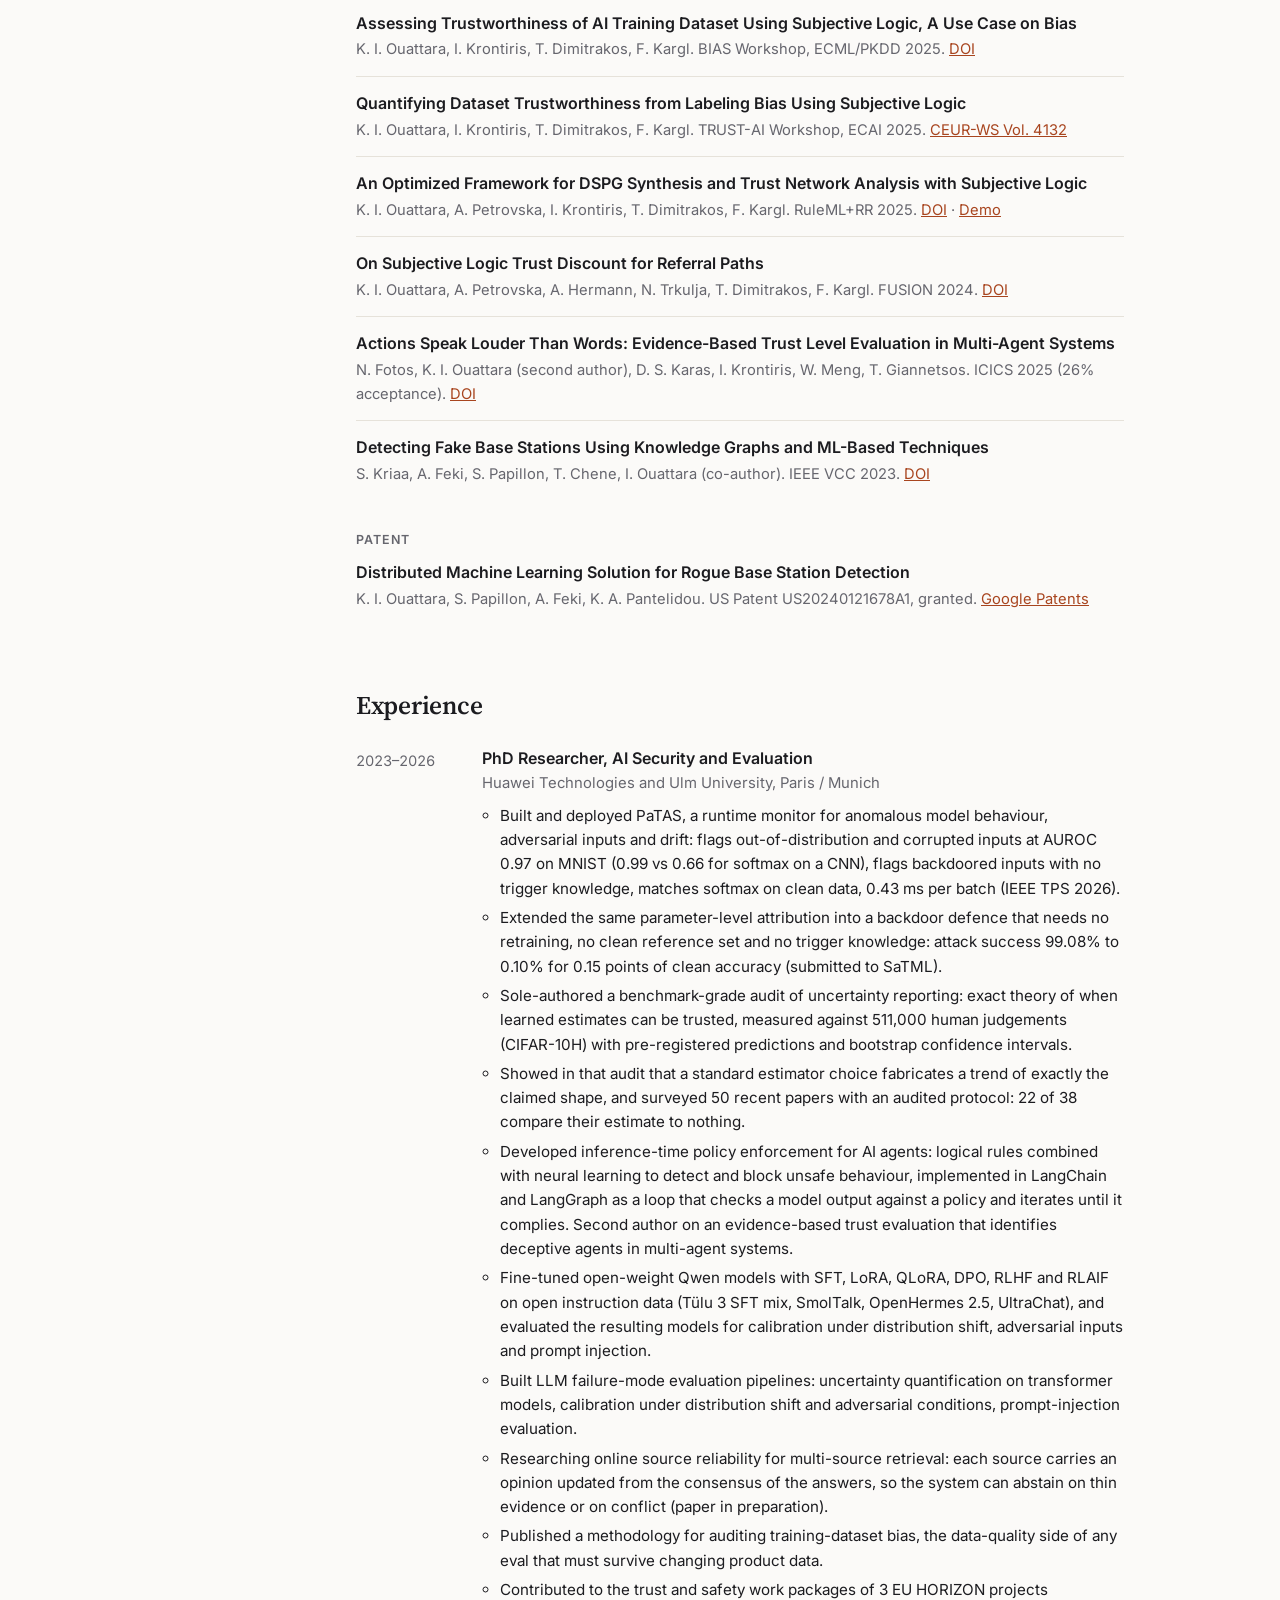
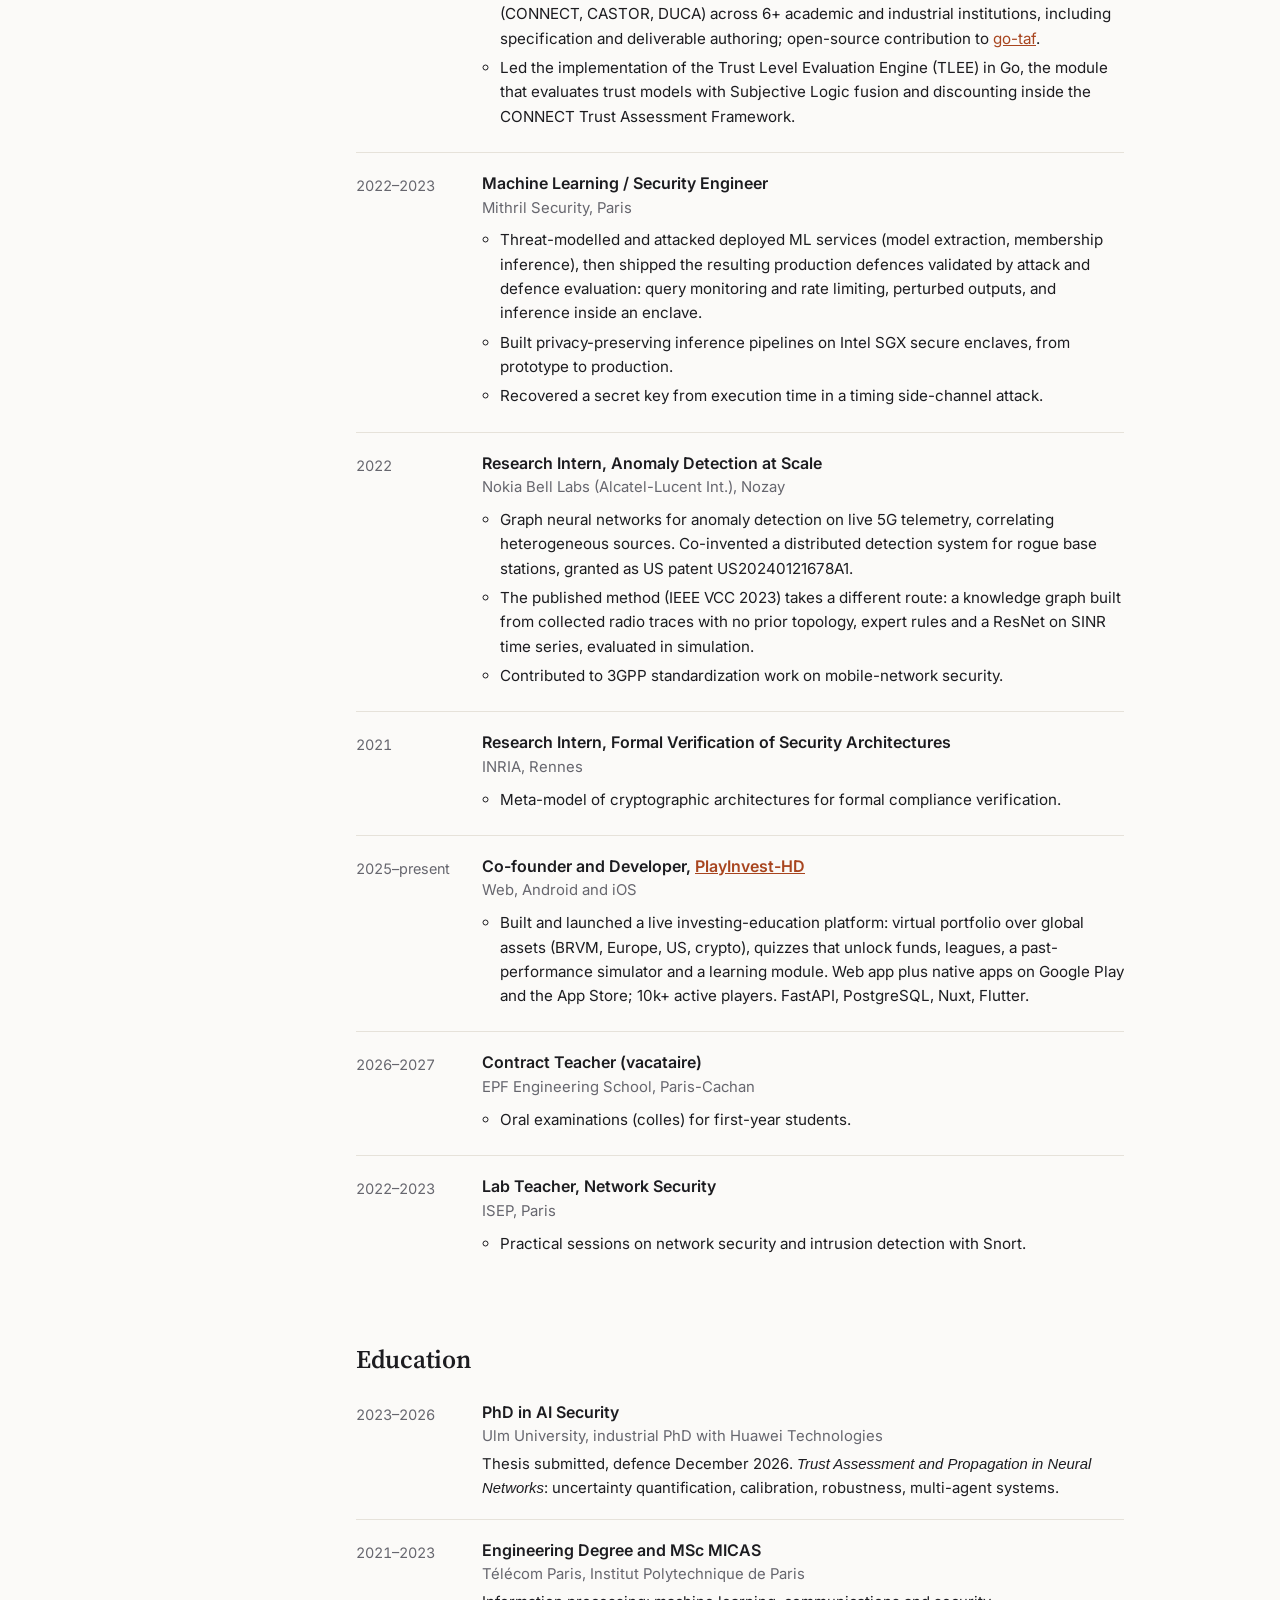
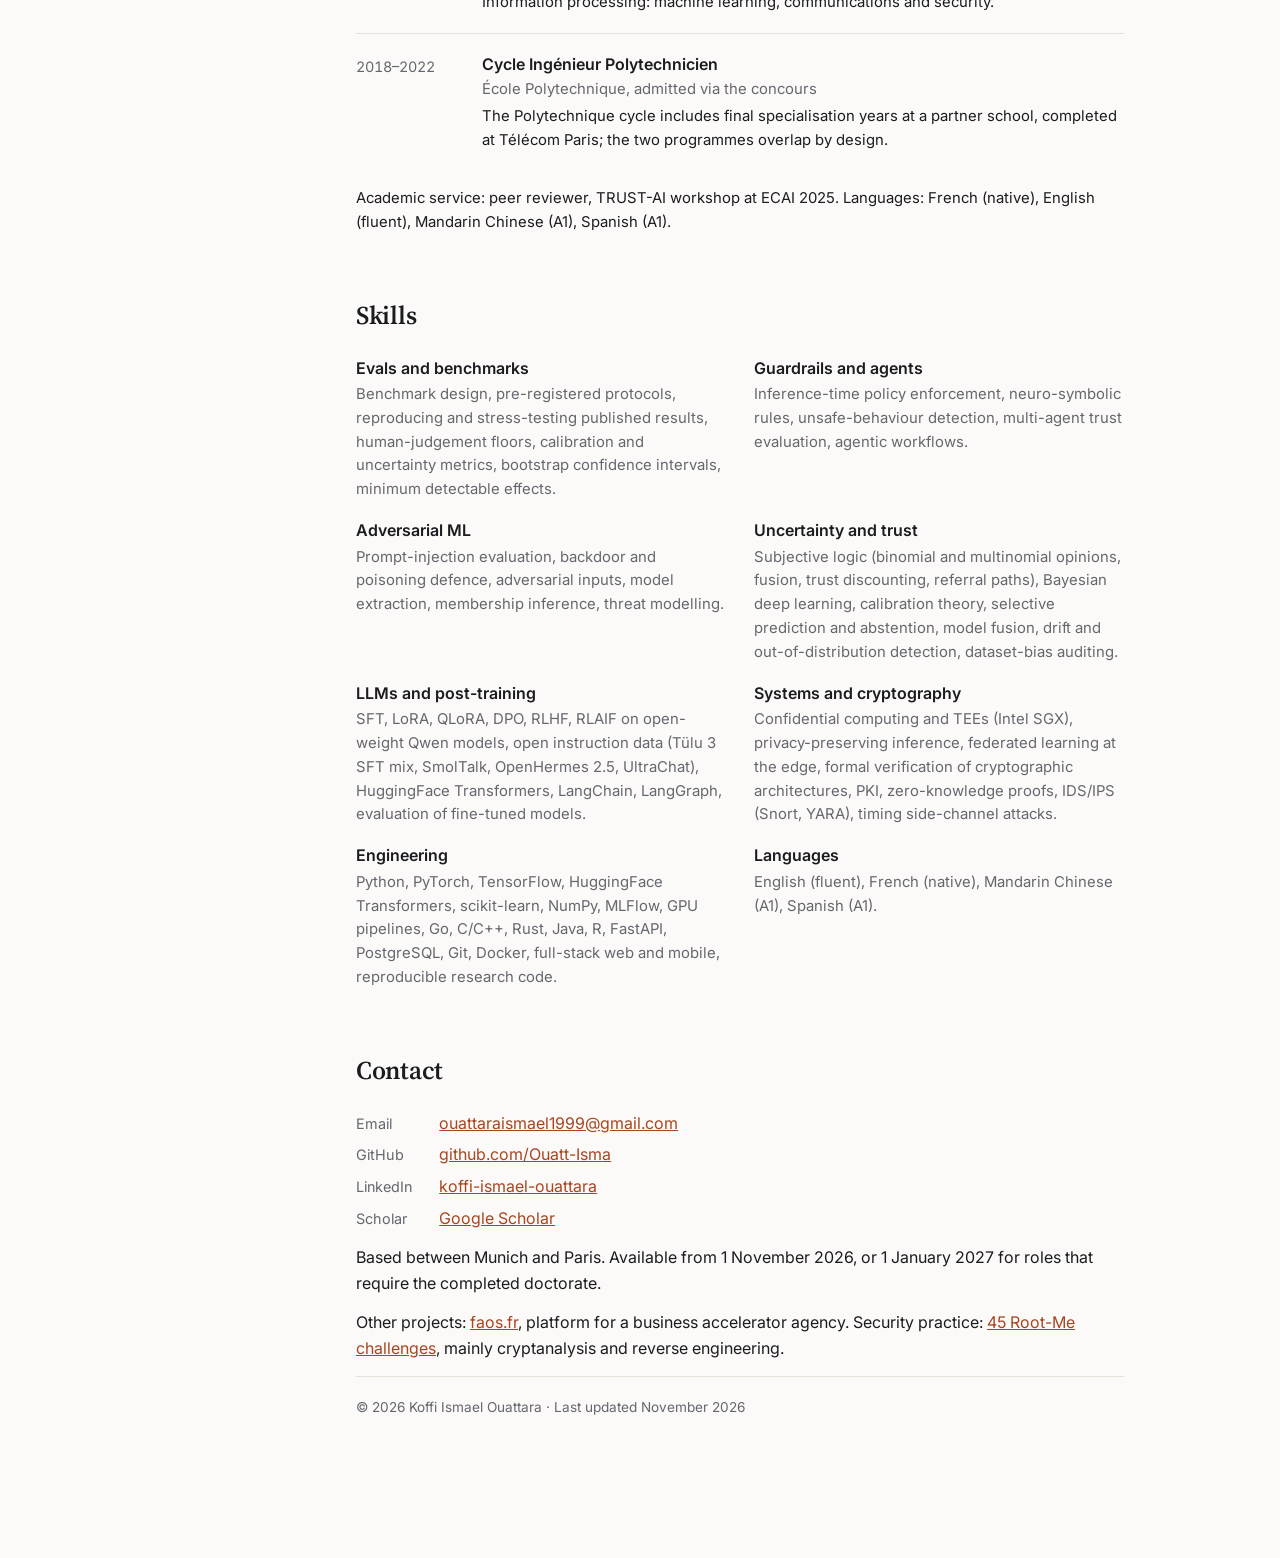
==== commit 90093f1f: "Merge branch 'main' into claude/compassionate-hawking-houceo" ====
--- a/index.html
+++ b/index.html
@@ -4,7 +4,7 @@
 <meta charset="utf-8">
 <meta name="viewport" content="width=device-width, initial-scale=1">
 <title>Koffi Ismael Ouattara</title>
-<meta name="description" content="Koffi Ismael Ouattara. PhD researcher in AI security: evals, AI failure modes, guardrails and agent safety. Huawei Technologies and Ulm University.">
+<meta name="description" content="Koffi Ismael Ouattara. AI security and evaluation researcher-engineer: evaluation, adversarial ML, uncertainty and agent safety. Huawei Technologies and Ulm University.">
 <link rel="preconnect" href="https://fonts.googleapis.com">
 <link rel="preconnect" href="https://fonts.gstatic.com" crossorigin>
 <link href="https://fonts.googleapis.com/css2?family=Inter:wght@400;500;600&family=Source+Serif+4:opsz,wght@8..60,600&display=swap" rel="stylesheet">
@@ -178,12 +178,12 @@
     <img class="photo" src="assets/images/dsc03934-510x531.jpg" alt="Portrait of Koffi Ismael Ouattara">
     <div>
       <h1>Koffi Ismael Ouattara</h1>
-      <p class="tagline">PhD researcher in AI security. Evals, AI failure modes, guardrails and agent safety.</p>
+      <p class="tagline">PhD researcher in AI security. Evaluation, adversarial ML, uncertainty and agent safety.</p>
     </div>
   </div>
   <p class="status">
     <strong>Huawei Technologies and Ulm University</strong><br>
-    Thesis submitted, defence November 2026<br>
+    Thesis submitted, defence December 2026<br>
     Open to any location
   </p>
   <nav aria-label="Sections">
@@ -202,15 +202,19 @@
     <li><a href="mailto:ouattaraismael1999@gmail.com">ouattaraismael1999@gmail.com</a></li>
     <li><a href="https://github.com/Ouatt-Isma">github.com/Ouatt-Isma</a></li>
     <li><a href="https://www.linkedin.com/in/koffi-ismael-ouattara-96291817a/">LinkedIn</a></li>
+    <li><a href="https://scholar.google.com/citations?user=ZZfjgq8AAAAJ">Google Scholar</a></li>
   </ul>
 </aside>
 
 <main>
 
 <section id="about" class="intro">
-  <h2 class="lead">I build the evals and tooling that show where AI systems fail, and ship them.</h2>
+  <h2 class="lead">AI security and evaluation researcher-engineer: I test, attack and evaluate AI systems.</h2>
   <p>
-    PhD researcher in AI security at Huawei Technologies and Ulm University (thesis submitted, defence November 2026). I shipped a deployed runtime failure monitor (PaTAS), inference-time policy enforcement for agents, and a sole-authored audit of how the field reports uncertainty. Before the PhD: Mithril Security, Nokia Bell Labs and INRIA; École Polytechnique and Télécom Paris.
+    PhD researcher in AI security at Huawei Technologies and Ulm University (thesis submitted, defence December 2026). My thesis builds trust assessment into neural networks: every source, input, parameter and agent carries an explicit reliability opinion, which is propagated, updated and used to decide. Before the PhD: Mithril Security, Nokia Bell Labs and INRIA; École Polytechnique and Télécom Paris.
+  </p>
+  <p>
+    Close to five years of research and R&amp;D experience. Eight peer reviewed publications, six as first author, two more under review at TMLR, one in preparation and one granted US patent. Alongside the thesis I fine-tune and evaluate open-weight LLMs, and I co-founded <a href="https://playinvest-hd.com">PlayInvest-HD</a>, an investing-education platform with more than 10,000 active players.
   </p>
   <p>
     Looking for a research or research engineering position in AI safety and security, in industry or academia. Open to any location.
@@ -223,8 +227,8 @@
     <div class="tile">
       <div class="figure">99.08% → 0.10%</div>
       <div class="tile-title">Backdoor removed without retraining</div>
-      <p>Attack success after removing the parameters an untrusted source shaped, for 0.15 points of clean accuracy. No clean reference set, no trigger knowledge.</p>
-      <p class="meta">Provenance Is Enough. Submitted to IEEE SaTML 2027.</p>
+      <p>Attack success on MNIST after removing the parameters an untrusted source shaped, for 0.15 points of clean accuracy: no retraining, no clean reference set, no knowledge of the trigger. Input-position attribution carries the method to ResNet-18 on four datasets. Random-crop augmentation defeats it on CIFAR-10.</p>
+      <p class="meta">Provenance Is Enough. Under review at TMLR.</p>
     </div>
     <div class="tile">
       <div class="figure">AUROC 0.97</div>
@@ -236,7 +240,7 @@
       <div class="figure">511,000 judgements</div>
       <div class="tile-title">Uncertainty measured against a real floor</div>
       <p>Learned aleatoric uncertainty compared with a measured noise floor on CIFAR-10H, with pre-registered predictions and bootstrap confidence intervals.</p>
-      <p class="meta">Position paper, sole author. arXiv preprint, 2026.</p>
+      <p class="meta">Position paper, sole author. Under review at TMLR.</p>
     </div>
     <div class="tile">
       <div class="figure">22 of 38</div>
@@ -289,12 +293,14 @@
 <section id="publications">
   <h2>Publications and patent</h2>
 
-  <h3>Preprints and papers under review</h3>
+  <p class="note">Eight peer reviewed publications, six as first author. Two under review at TMLR, one in preparation, one granted US patent.</p>
+
+  <h3>Under review</h3>
   <ul class="pubs">
     <li>
       <div class="pub-title">Position: Learned Aleatoric Uncertainty Should Never Be Reported Without a Measured Noise Floor</div>
-      <div class="pub-meta">K. I. Ouattara (sole author). arXiv preprint, 2026.</div>
-      <div class="pub-summary">A learned aleatoric estimate is the true noise floor plus the model's own error, of unknown magnitude and, in classification, unknown sign. Gives an exact decomposition of that gap, measures it on CIFAR-10H against 511,000 human judgements with pre-registered predictions and bootstrap confidence intervals, shows that a standard estimator choice fabricates a trend of exactly the claimed shape, and surveys 50 recent papers: 22 of 38 compare their estimate to nothing.</div>
+      <div class="pub-meta">K. I. Ouattara (sole author). Under review at TMLR.</div>
+      <div class="pub-summary">A learned aleatoric estimate is the true noise floor plus the model's own error, of unknown magnitude and, in classification, unknown sign. Gives an exact decomposition of that gap and measures it against CIFAR-10H, 511,000 human judgements, across seven model capacities with pre-registered predictions and bootstrap confidence intervals. Shows that a standard estimator choice fabricates a trend of exactly the claimed shape, and surveys 50 recent papers: of the 38 reporting a learned estimate, 22 compare it to nothing and 5 to a real floor.</div>
     </li>
     <li>
       <div class="pub-title">Provenance Is Enough: Removing Backdoors From the Parameters an Untrusted Source Shaped</div>
@@ -319,10 +325,10 @@
     </li>
     <li>
       <div class="pub-title">Quantifying Calibration Error in Neural Networks Through Evidence-Based Theory</div>
-      <div class="pub-meta">K. I. Ouattara, I. Krontiris, T. Dimitrakos, F. Kargl. FUSION 2025. <a href="demos/calibration_demo.html">Demo</a></div>
-    </li>
-    <li>
-      <div class="pub-title">Assessing Trustworthiness of AI Training Dataset Using Subjective Logic: A Use Case on Bias</div>
+      <div class="pub-meta">K. I. Ouattara, I. Krontiris, T. Dimitrakos, F. Kargl. FUSION 2025. <a href="https://doi.org/10.23919/FUSION65864.2025.11124121">DOI</a> · <a href="demos/calibration_demo.html">Demo</a></div>
+    </li>
+    <li>
+      <div class="pub-title">Assessing Trustworthiness of AI Training Dataset Using Subjective Logic, A Use Case on Bias</div>
       <div class="pub-meta">K. I. Ouattara, I. Krontiris, T. Dimitrakos, F. Kargl. BIAS Workshop, ECML/PKDD 2025. <a href="https://doi.org/10.1007/978-3-032-19096-3_17">DOI</a></div>
     </li>
     <li>
@@ -331,19 +337,19 @@
     </li>
     <li>
       <div class="pub-title">An Optimized Framework for DSPG Synthesis and Trust Network Analysis with Subjective Logic</div>
-      <div class="pub-meta">K. I. Ouattara, A. Petrovska, I. Krontiris, T. Dimitrakos, F. Kargl. RuleML+RR 2025. <a href="demos/dspg_demo.html">Demo</a></div>
-    </li>
-    <li>
-      <div class="pub-title">Actions Speak Louder Than Words: Evidence-Based Trust Level Evaluation in Multi-Agent Systems</div>
-      <div class="pub-meta">N. Fotos, K. I. Ouattara, D. S. Karas, I. Krontiris, W. Meng, T. Giannetsos. ICICS 2025 (26% acceptance).</div>
+      <div class="pub-meta">K. I. Ouattara, A. Petrovska, I. Krontiris, T. Dimitrakos, F. Kargl. RuleML+RR 2025. <a href="https://doi.org/10.1007/978-3-032-08887-1_4">DOI</a> · <a href="demos/dspg_demo.html">Demo</a></div>
     </li>
     <li>
       <div class="pub-title">On Subjective Logic Trust Discount for Referral Paths</div>
       <div class="pub-meta">K. I. Ouattara, A. Petrovska, A. Hermann, N. Trkulja, T. Dimitrakos, F. Kargl. FUSION 2024. <a href="https://doi.org/10.23919/FUSION59988.2024.10706345">DOI</a></div>
     </li>
     <li>
+      <div class="pub-title">Actions Speak Louder Than Words: Evidence-Based Trust Level Evaluation in Multi-Agent Systems</div>
+      <div class="pub-meta">N. Fotos, K. I. Ouattara (second author), D. S. Karas, I. Krontiris, W. Meng, T. Giannetsos. ICICS 2025 (26% acceptance). <a href="https://doi.org/10.1007/978-981-95-3543-9_14">DOI</a></div>
+    </li>
+    <li>
       <div class="pub-title">Detecting Fake Base Stations Using Knowledge Graphs and ML-Based Techniques</div>
-      <div class="pub-meta">S. Kriaa, A. Feki, S. Papillon, T. Chene, I. Ouattara. IEEE VCC 2023. <a href="https://doi.org/10.1109/VCC60689.2023.10474891">DOI</a></div>
+      <div class="pub-meta">S. Kriaa, A. Feki, S. Papillon, T. Chene, I. Ouattara (co-author). IEEE VCC 2023. <a href="https://doi.org/10.1109/VCC60689.2023.10474891">DOI</a></div>
     </li>
   </ul>
 
@@ -362,17 +368,20 @@
     <li>
       <div class="when">2023–2026</div>
       <div>
-        <div class="role">PhD Researcher, AI Failure Modes, Evaluation and Agent Safety</div>
+        <div class="role">PhD Researcher, AI Security and Evaluation</div>
         <div class="org">Huawei Technologies and Ulm University, Paris / Munich</div>
         <ul>
           <li>Built and deployed PaTAS, a runtime monitor for anomalous model behaviour, adversarial inputs and drift: flags out-of-distribution and corrupted inputs at AUROC 0.97 on MNIST (0.99 vs 0.66 for softmax on a CNN), flags backdoored inputs with no trigger knowledge, matches softmax on clean data, 0.43 ms per batch (IEEE TPS 2026).</li>
           <li>Extended the same parameter-level attribution into a backdoor defence that needs no retraining, no clean reference set and no trigger knowledge: attack success 99.08% to 0.10% for 0.15 points of clean accuracy (submitted to SaTML).</li>
           <li>Sole-authored a benchmark-grade audit of uncertainty reporting: exact theory of when learned estimates can be trusted, measured against 511,000 human judgements (CIFAR-10H) with pre-registered predictions and bootstrap confidence intervals.</li>
           <li>Showed in that audit that a standard estimator choice fabricates a trend of exactly the claimed shape, and surveyed 50 recent papers with an audited protocol: 22 of 38 compare their estimate to nothing.</li>
-          <li>Developed inference-time policy enforcement for AI agents: logical rules combined with neural learning to detect and block unsafe behaviour; co-authored an evidence-based trust evaluation for deceptive agents in multi-agent systems.</li>
-          <li>Built LLM failure-mode evaluation pipelines: calibration of transformer models under distribution shift and adversarial conditions, prompt-injection evaluation.</li>
+          <li>Developed inference-time policy enforcement for AI agents: logical rules combined with neural learning to detect and block unsafe behaviour, implemented in LangChain and LangGraph as a loop that checks a model output against a policy and iterates until it complies. Second author on an evidence-based trust evaluation that identifies deceptive agents in multi-agent systems.</li>
+          <li>Fine-tuned open-weight Qwen models with SFT, LoRA, QLoRA, DPO, RLHF and RLAIF on open instruction data (T&uuml;lu 3 SFT mix, SmolTalk, OpenHermes 2.5, UltraChat), and evaluated the resulting models for calibration under distribution shift, adversarial inputs and prompt injection.</li>
+          <li>Built LLM failure-mode evaluation pipelines: uncertainty quantification on transformer models, calibration under distribution shift and adversarial conditions, prompt-injection evaluation.</li>
+          <li>Researching online source reliability for multi-source retrieval: each source carries an opinion updated from the consensus of the answers, so the system can abstain on thin evidence or on conflict (paper in preparation).</li>
           <li>Published a methodology for auditing training-dataset bias, the data-quality side of any eval that must survive changing product data.</li>
-          <li>Coordinated evaluation research across 3 EU HORIZON projects (CONNECT, CASTOR, DUCA) with 6+ institutions; open-source contribution to go-taf.</li>
+          <li>Contributed to the trust and safety work packages of 3 EU HORIZON projects (CONNECT, CASTOR, DUCA) across 6+ academic and industrial institutions, including specification and deliverable authoring; open-source contribution to <a href="https://github.com/vs-uulm/go-taf">go-taf</a>.</li>
+          <li>Led the implementation of the Trust Level Evaluation Engine (TLEE) in Go, the module that evaluates trust models with Subjective Logic fusion and discounting inside the CONNECT Trust Assessment Framework.</li>
         </ul>
       </div>
     </li>
@@ -382,8 +391,9 @@
         <div class="role">Machine Learning / Security Engineer</div>
         <div class="org">Mithril Security, Paris</div>
         <ul>
-          <li>Attacked deployed ML services (model extraction, membership inference) and turned the findings into production defences validated by attack/defence evaluation.</li>
-          <li>Built privacy-preserving inference pipelines on Intel SGX enclaves.</li>
+          <li>Threat-modelled and attacked deployed ML services (model extraction, membership inference), then shipped the resulting production defences validated by attack and defence evaluation: query monitoring and rate limiting, perturbed outputs, and inference inside an enclave.</li>
+          <li>Built privacy-preserving inference pipelines on Intel SGX secure enclaves, from prototype to production.</li>
+          <li>Recovered a secret key from execution time in a timing side-channel attack.</li>
         </ul>
       </div>
     </li>
@@ -391,9 +401,11 @@
       <div class="when">2022</div>
       <div>
         <div class="role">Research Intern, Anomaly Detection at Scale</div>
-        <div class="org">Nokia Bell Labs, Nozay</div>
-        <ul>
-          <li>Graph neural networks for anomaly detection on live 5G telemetry; co-invented a distributed detection system granted as US patent US20240121678A1.</li>
+        <div class="org">Nokia Bell Labs (Alcatel-Lucent Int.), Nozay</div>
+        <ul>
+          <li>Graph neural networks for anomaly detection on live 5G telemetry, correlating heterogeneous sources. Co-invented a distributed detection system for rogue base stations, granted as US patent US20240121678A1.</li>
+          <li>The published method (IEEE VCC 2023) takes a different route: a knowledge graph built from collected radio traces with no prior topology, expert rules and a ResNet on SINR time series, evaluated in simulation.</li>
+          <li>Contributed to 3GPP standardization work on mobile-network security.</li>
         </ul>
       </div>
     </li>
@@ -413,7 +425,27 @@
         <div class="role">Co-founder and Developer, <a href="https://playinvest-hd.com">PlayInvest-HD</a></div>
         <div class="org">Web, Android and iOS</div>
         <ul>
-          <li>Built and launched a live investing-education platform: virtual portfolio over global assets (BRVM, Europe, US, crypto), quizzes that unlock funds, leagues, a past-performance simulator and a learning module. Web app plus native apps on Google Play and the App Store; 10k+ active players.</li>
+          <li>Built and launched a live investing-education platform: virtual portfolio over global assets (BRVM, Europe, US, crypto), quizzes that unlock funds, leagues, a past-performance simulator and a learning module. Web app plus native apps on Google Play and the App Store; 10k+ active players. FastAPI, PostgreSQL, Nuxt, Flutter.</li>
+        </ul>
+      </div>
+    </li>
+    <li>
+      <div class="when">2026&ndash;2027</div>
+      <div>
+        <div class="role">Contract Teacher (vacataire)</div>
+        <div class="org">EPF Engineering School, Paris-Cachan</div>
+        <ul>
+          <li>Oral examinations (colles) for first-year students.</li>
+        </ul>
+      </div>
+    </li>
+    <li>
+      <div class="when">2022&ndash;2023</div>
+      <div>
+        <div class="role">Lab Teacher, Network Security</div>
+        <div class="org">ISEP, Paris</div>
+        <ul>
+          <li>Practical sessions on network security and intrusion detection with Snort.</li>
         </ul>
       </div>
     </li>
@@ -428,26 +460,27 @@
       <div>
         <div class="role">PhD in AI Security</div>
         <div class="org">Ulm University, industrial PhD with Huawei Technologies</div>
-        <div class="note">Thesis submitted, defence November 2026. Trust assessment and propagation in neural networks: uncertainty quantification, calibration, robustness, multi-agent systems.</div>
+        <div class="note">Thesis submitted, defence December 2026. <em>Trust Assessment and Propagation in Neural Networks</em>: uncertainty quantification, calibration, robustness, multi-agent systems.</div>
       </div>
     </li>
     <li>
       <div class="when">2021–2023</div>
       <div>
-        <div class="role">Engineering Degree and MSc, Cybersecurity and Machine Learning</div>
+        <div class="role">Engineering Degree and MSc MICAS</div>
         <div class="org">Télécom Paris, Institut Polytechnique de Paris</div>
+        <div class="note">Information processing: machine learning, communications and security.</div>
       </div>
     </li>
     <li>
       <div class="when">2018–2022</div>
       <div>
         <div class="role">Cycle Ingénieur Polytechnicien</div>
-        <div class="org">École Polytechnique</div>
+        <div class="org">École Polytechnique, admitted via the concours</div>
         <div class="note">The Polytechnique cycle includes final specialisation years at a partner school, completed at Télécom Paris; the two programmes overlap by design.</div>
       </div>
     </li>
   </ul>
-  <p class="note" style="margin-top:16px">Academic service: peer reviewer, TRUST-AI workshop at ECAI 2025. Security practice: 45 Root-Me challenges, mainly cryptanalysis and reverse engineering.</p>
+  <p class="note" style="margin-top:16px">Academic service: peer reviewer, TRUST-AI workshop at ECAI 2025. Languages: French (native), English (fluent), Mandarin Chinese (A1), Spanish (A1).</p>
 </section>
 
 <section id="skills">
@@ -466,12 +499,20 @@
       <dd>Prompt-injection evaluation, backdoor and poisoning defence, adversarial inputs, model extraction, membership inference, threat modelling.</dd>
     </div>
     <div>
-      <dt>Monitoring</dt>
-      <dd>Runtime failure monitoring, drift and out-of-distribution detection, latency-aware evaluation, dataset-bias auditing.</dd>
+      <dt>Uncertainty and trust</dt>
+      <dd>Subjective logic (binomial and multinomial opinions, fusion, trust discounting, referral paths), Bayesian deep learning, calibration theory, selective prediction and abstention, model fusion, drift and out-of-distribution detection, dataset-bias auditing.</dd>
+    </div>
+    <div>
+      <dt>LLMs and post-training</dt>
+      <dd>SFT, LoRA, QLoRA, DPO, RLHF, RLAIF on open-weight Qwen models, open instruction data (T&uuml;lu 3 SFT mix, SmolTalk, OpenHermes 2.5, UltraChat), HuggingFace Transformers, LangChain, LangGraph, evaluation of fine-tuned models.</dd>
+    </div>
+    <div>
+      <dt>Systems and cryptography</dt>
+      <dd>Confidential computing and TEEs (Intel SGX), privacy-preserving inference, federated learning at the edge, formal verification of cryptographic architectures, PKI, zero-knowledge proofs, IDS/IPS (Snort, YARA), timing side-channel attacks.</dd>
     </div>
     <div>
       <dt>Engineering</dt>
-      <dd>Python, PyTorch, HuggingFace Transformers, NumPy, GPU pipelines, Git, Docker, full-stack web and mobile, reproducible research code.</dd>
+      <dd>Python, PyTorch, TensorFlow, HuggingFace Transformers, scikit-learn, NumPy, MLFlow, GPU pipelines, Go, C/C++, Rust, Java, R, FastAPI, PostgreSQL, Git, Docker, full-stack web and mobile, reproducible research code.</dd>
     </div>
     <div>
       <dt>Languages</dt>
@@ -486,9 +527,11 @@
     <li><span>Email</span> <a href="mailto:ouattaraismael1999@gmail.com">ouattaraismael1999@gmail.com</a></li>
     <li><span>GitHub</span> <a href="https://github.com/Ouatt-Isma">github.com/Ouatt-Isma</a></li>
     <li><span>LinkedIn</span> <a href="https://www.linkedin.com/in/koffi-ismael-ouattara-96291817a/">koffi-ismael-ouattara</a></li>
-  </ul>
-  <p>Other projects: AMON.AI, retrieval-augmented question answering over construction project documentation; <a href="https://faos.fr">faos.fr</a>, platform for a business accelerator agency.</p>
-  <footer>© 2026 Koffi Ismael Ouattara · Last updated September 2026</footer>
+    <li><span>Scholar</span> <a href="https://scholar.google.com/citations?user=ZZfjgq8AAAAJ">Google Scholar</a></li>
+  </ul>
+  <p>Based between Munich and Paris. Available from 1 November 2026, or 1 January 2027 for roles that require the completed doctorate.</p>
+  <p>Other projects: <a href="https://faos.fr">faos.fr</a>, platform for a business accelerator agency. Security practice: <a href="https://www.root-me.org/Xma99">45 Root-Me challenges</a>, mainly cryptanalysis and reverse engineering.</p>
+  <footer>© 2026 Koffi Ismael Ouattara · Last updated November 2026</footer>
 </section>
 
 </main>
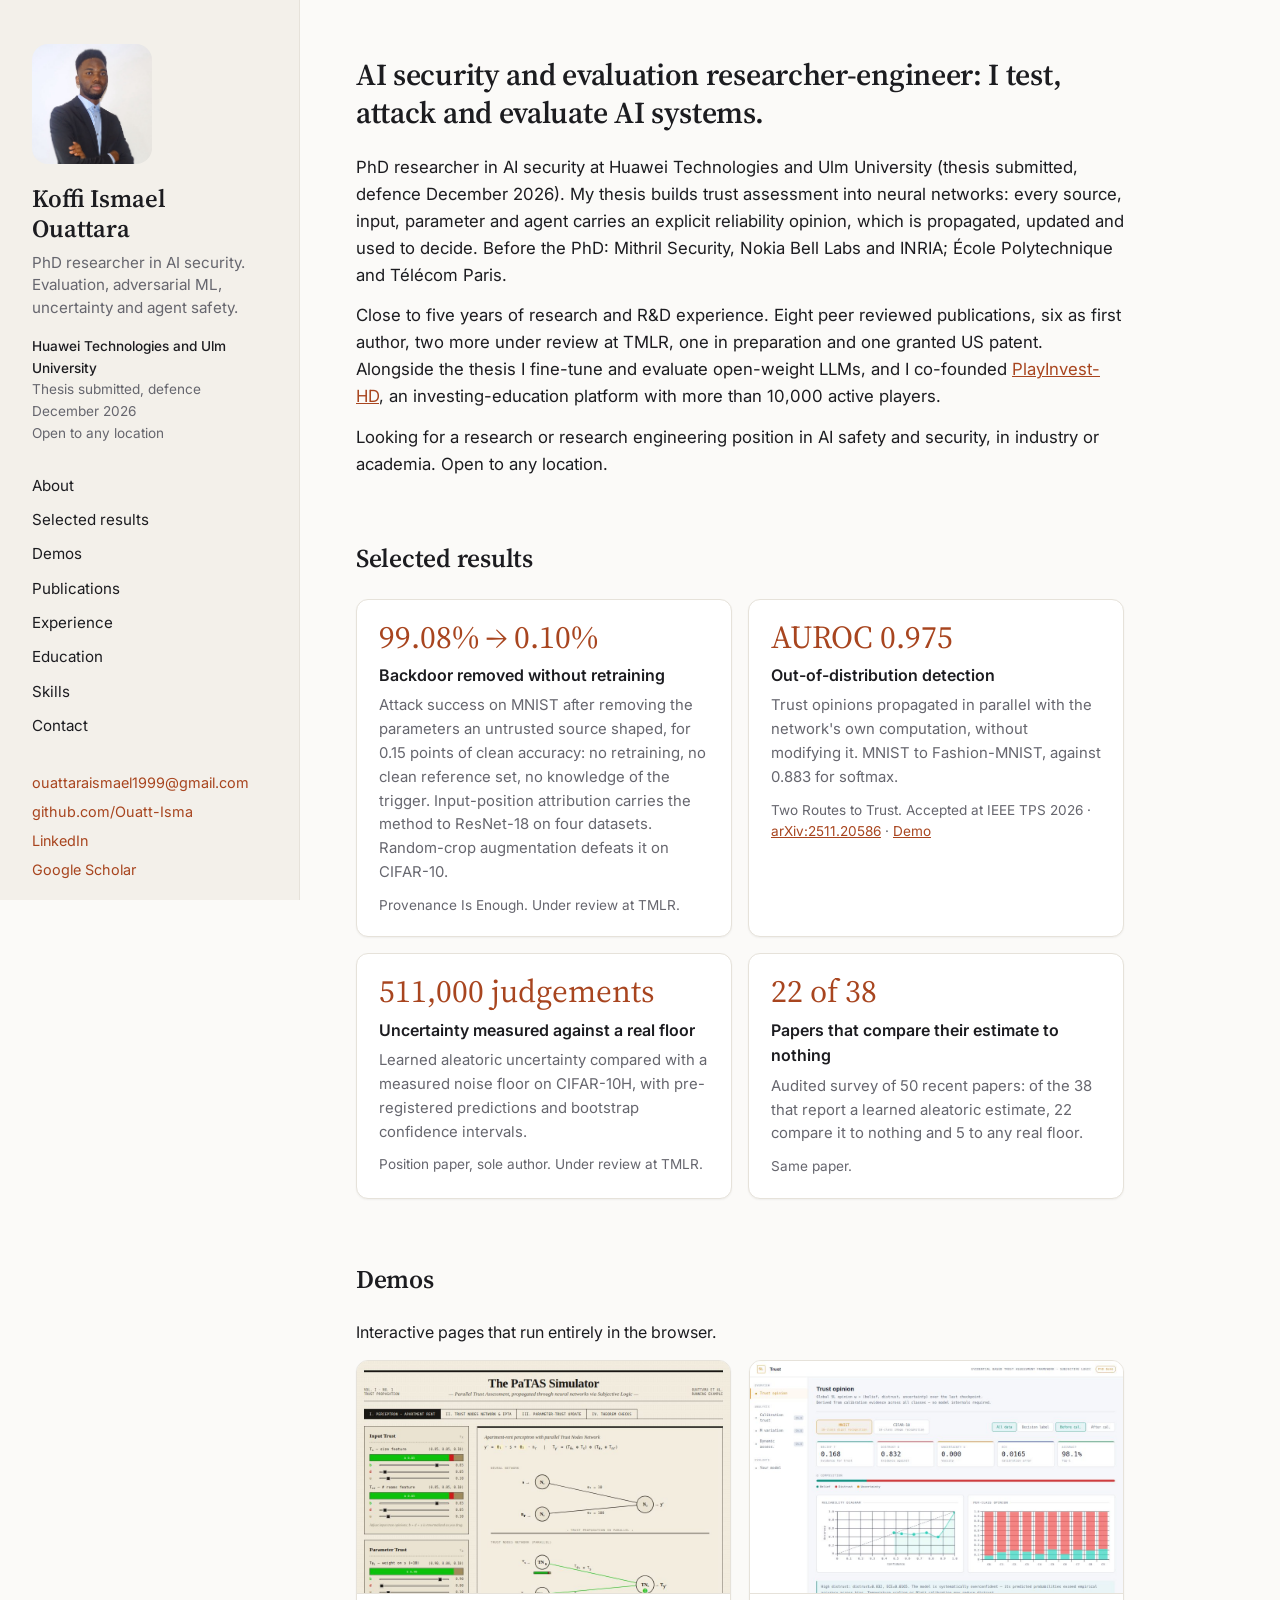
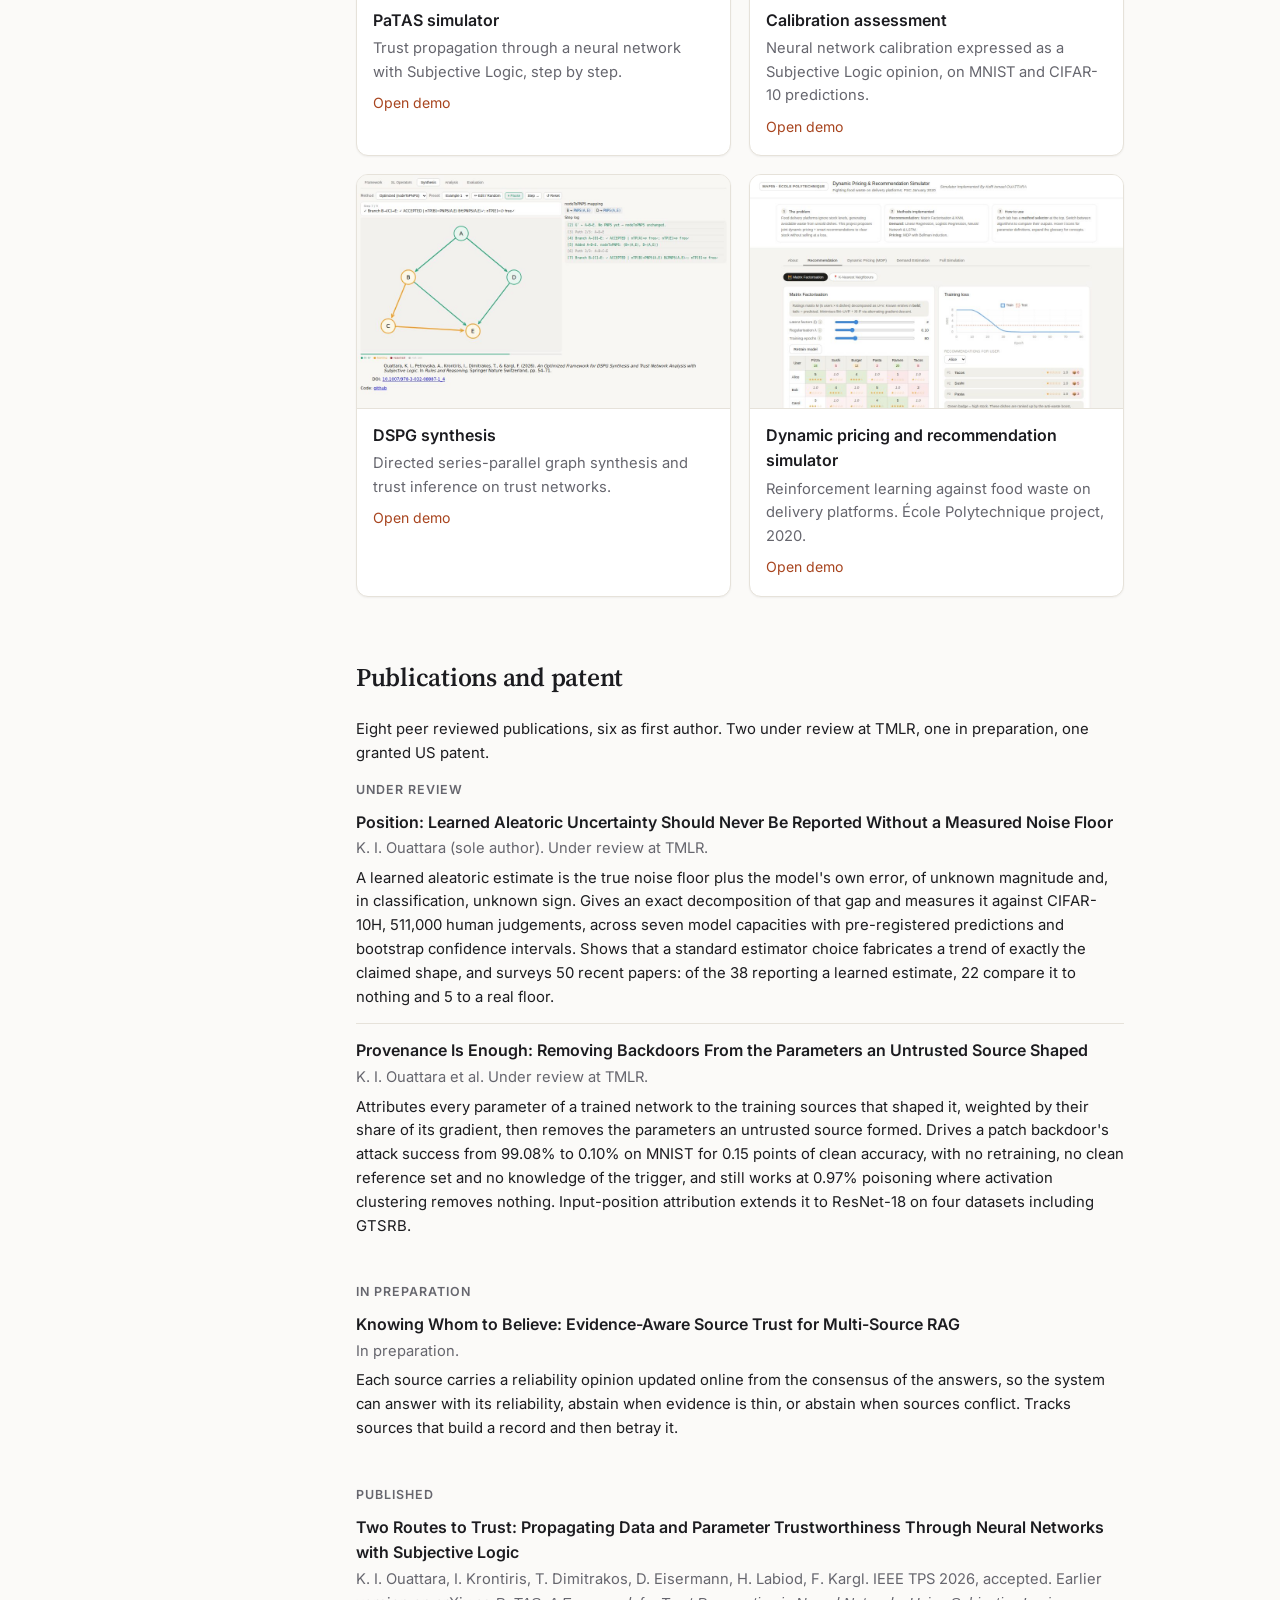
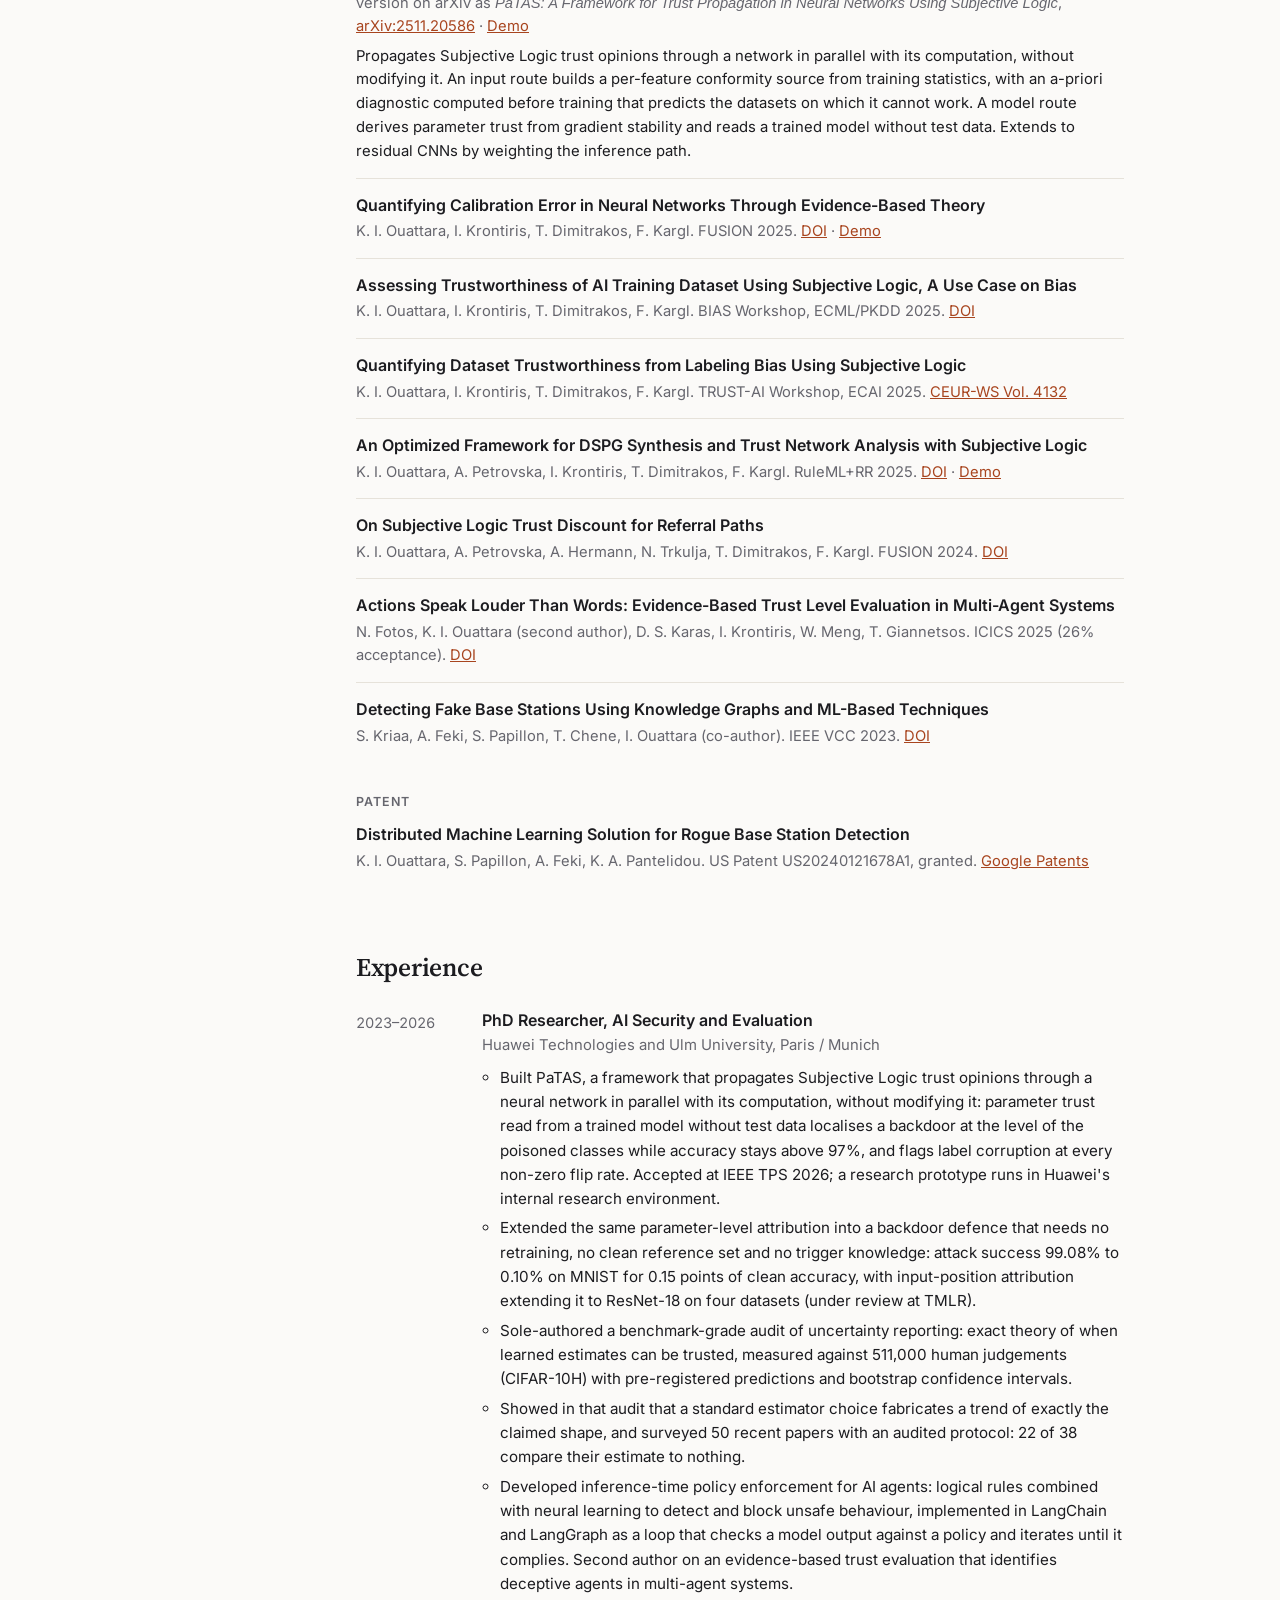
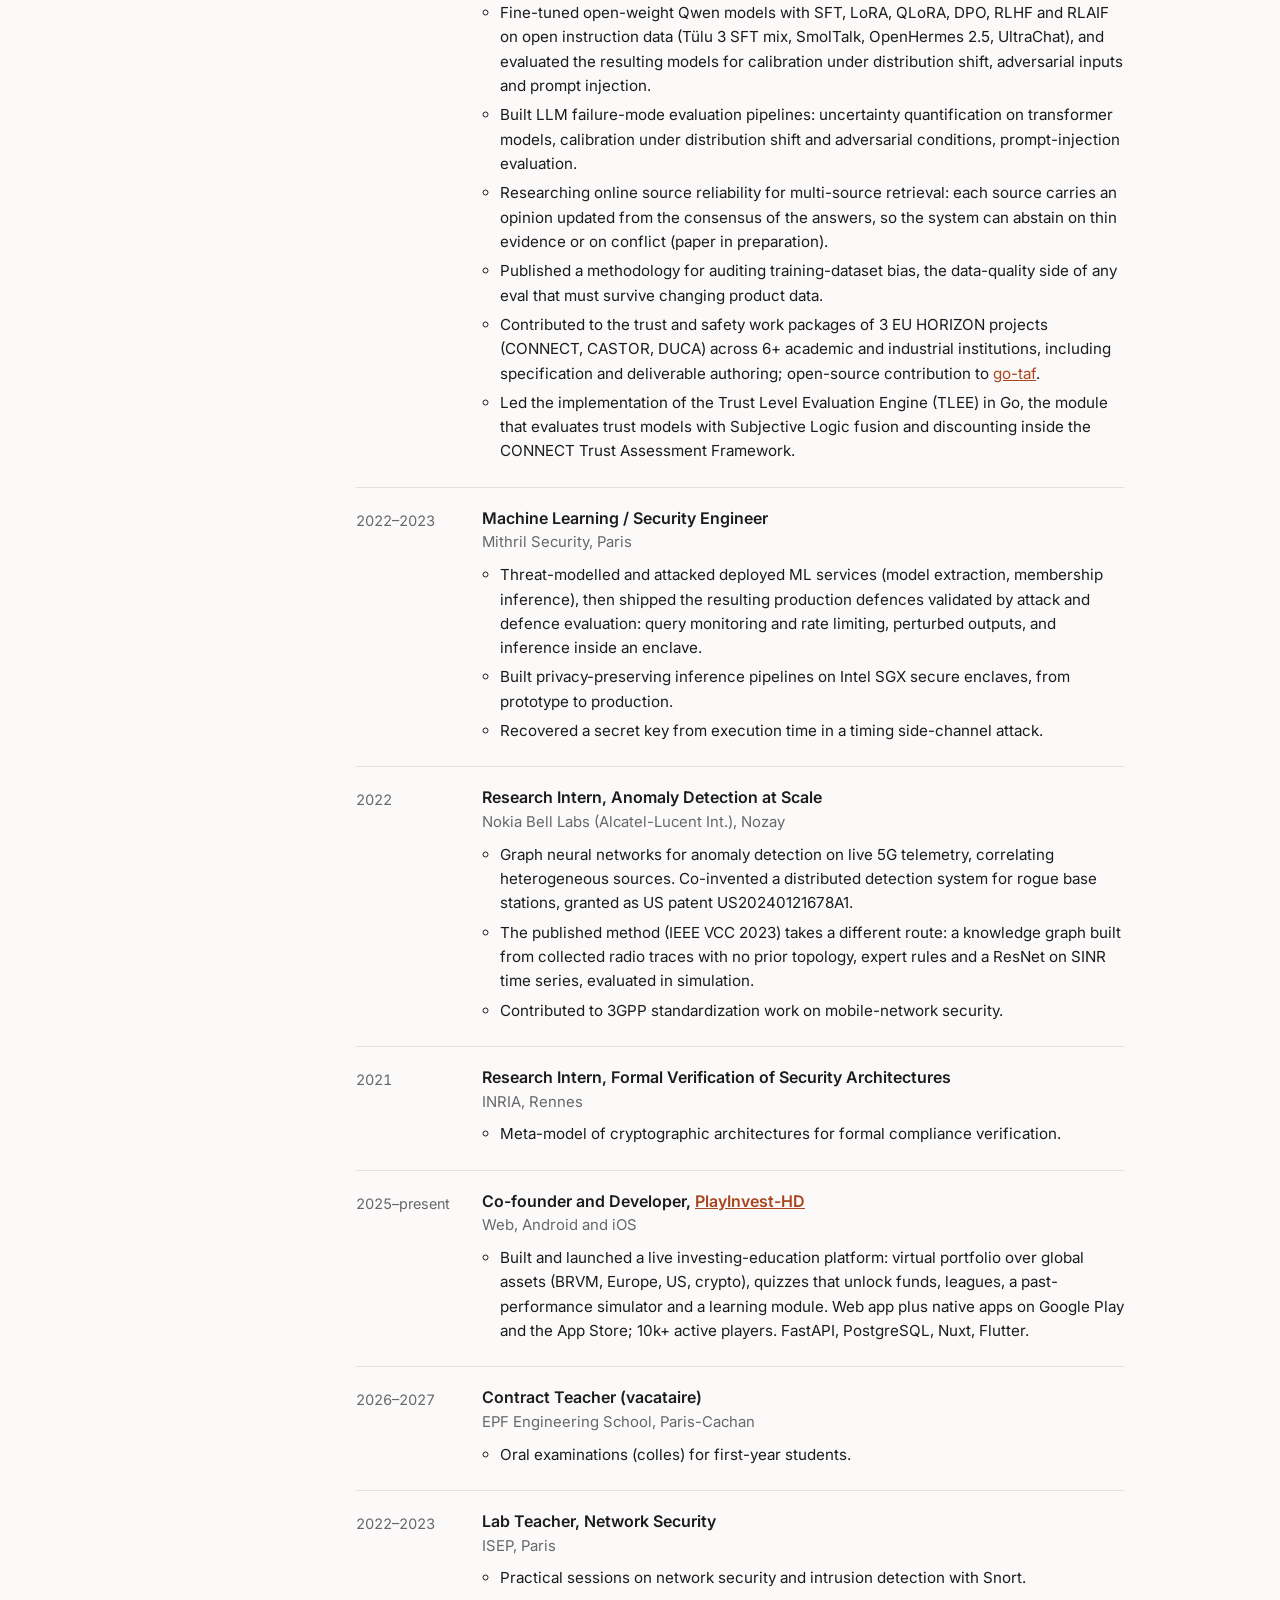
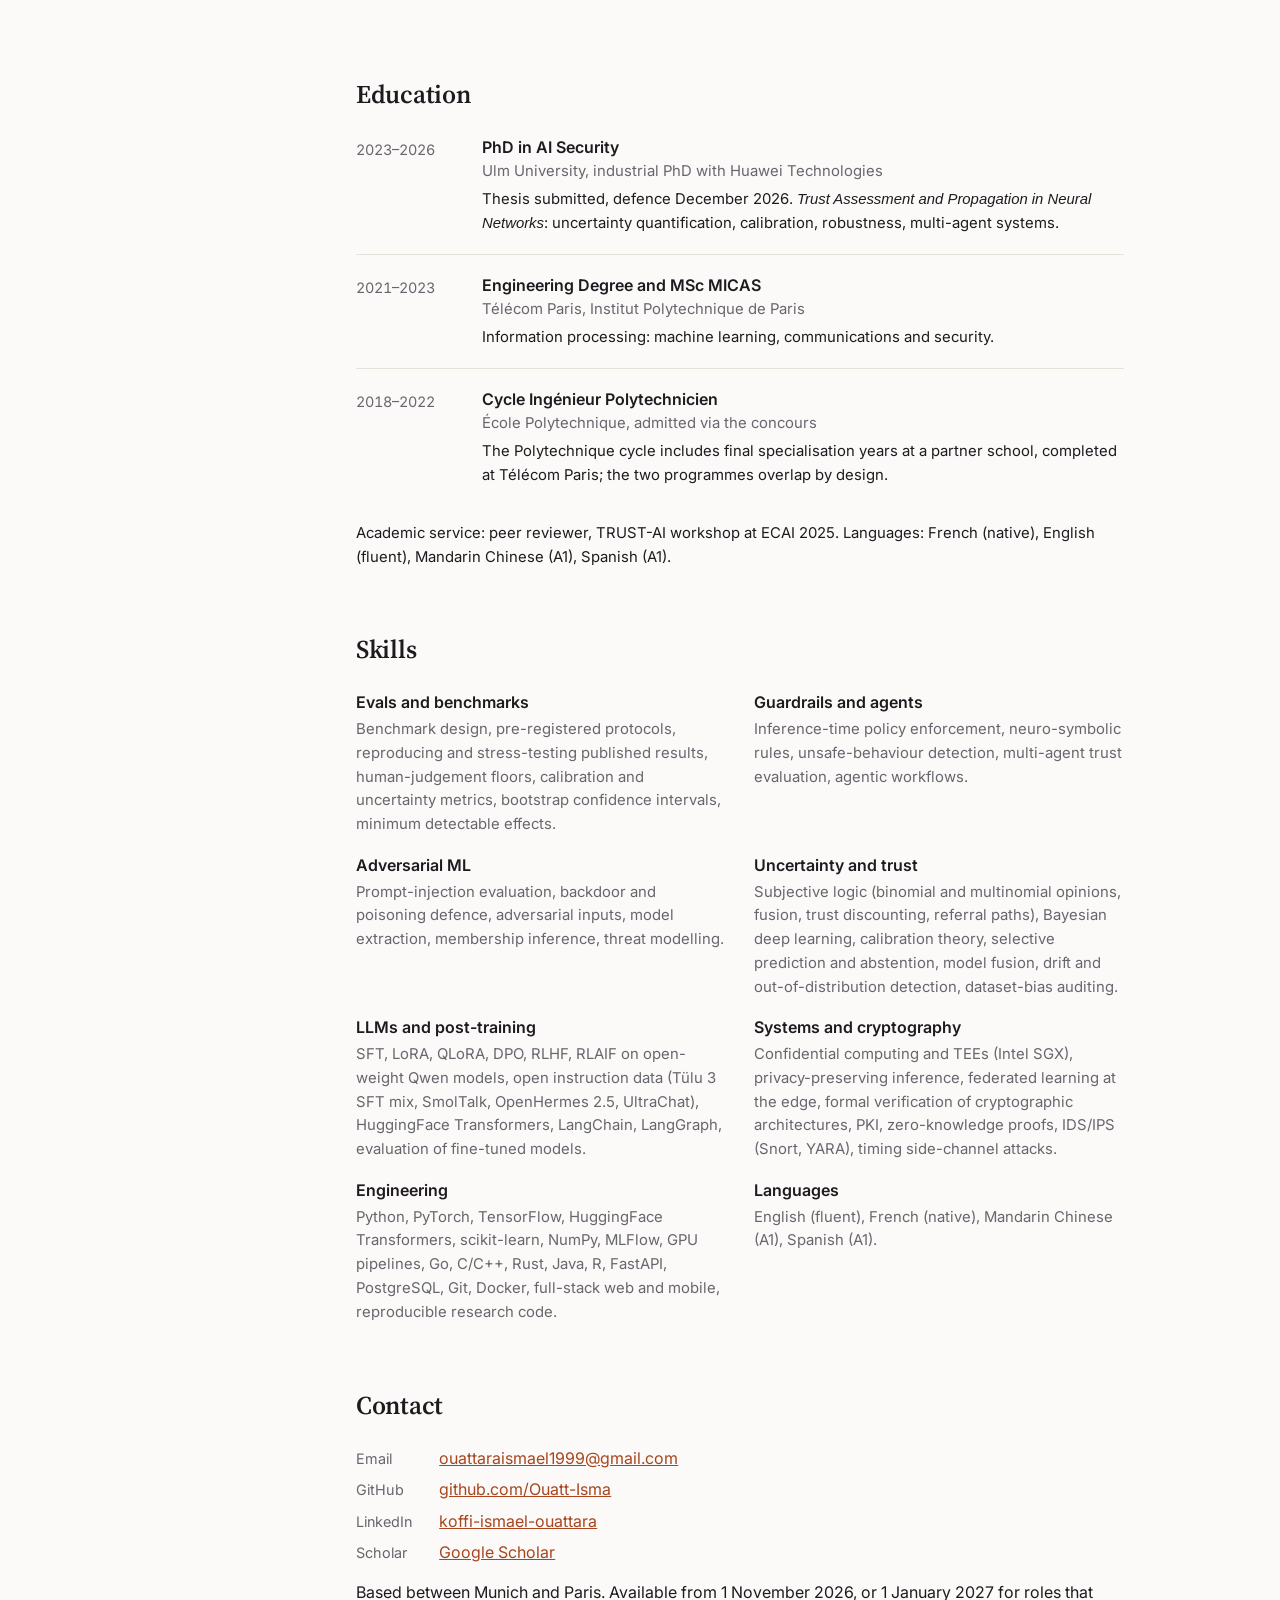
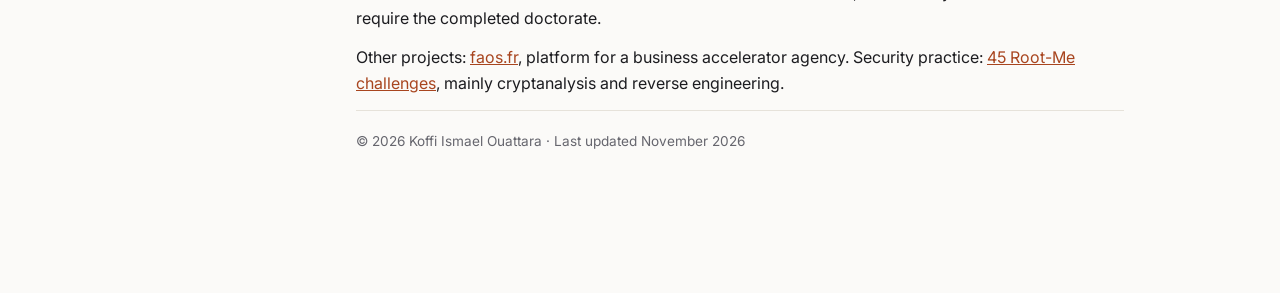
==== commit 2b082b14: "Show the detection AUROC on the PaTAS tile, scoped to its benchmark Replace the "No test data" tile " ====
--- a/index.html
+++ b/index.html
@@ -231,10 +231,10 @@
       <p class="meta">Provenance Is Enough. Under review at TMLR.</p>
     </div>
     <div class="tile">
-      <div class="figure">AUROC 0.97</div>
-      <div class="tile-title">PaTAS runtime failure monitor</div>
-      <p>Flags out-of-distribution and corrupted inputs (0.99 vs 0.66 for softmax on a CNN) and backdoored inputs with no trigger knowledge. Matches softmax on clean data, 0.43 ms per batch. Deployed.</p>
-      <p class="meta">Accepted at IEEE TPS 2026. <a href="https://arxiv.org/abs/2511.20586">arXiv:2511.20586</a> · <a href="demos/patas_simulator.html">Demo</a></p>
+      <div class="figure">AUROC 0.975</div>
+      <div class="tile-title">Out-of-distribution detection</div>
+      <p>Trust opinions propagated in parallel with the network's own computation, without modifying it. MNIST to Fashion-MNIST, against 0.883 for softmax.</p>
+      <p class="meta">Two Routes to Trust. Accepted at IEEE TPS 2026 · <a href="https://arxiv.org/abs/2511.20586">arXiv:2511.20586</a> · <a href="demos/patas_simulator.html">Demo</a></p>
     </div>
     <div class="tile">
       <div class="figure">511,000 judgements</div>
@@ -304,24 +304,26 @@
     </li>
     <li>
       <div class="pub-title">Provenance Is Enough: Removing Backdoors From the Parameters an Untrusted Source Shaped</div>
-      <div class="pub-meta">K. I. Ouattara et al. Submitted to IEEE SaTML 2027.</div>
-      <div class="pub-summary">Attributes every parameter of a trained network to the training sources that shaped it, weighted by their share of its gradient, and removes the parameters an untrusted source formed. Drives a patch backdoor's attack success from 99.08% to 0.10% for 0.15 points of clean accuracy, with no retraining, no clean reference set and no knowledge of the trigger.</div>
-    </li>
-    <li>
-      <div class="pub-title">Where Uncertainty Lives: Exact Per-Layer Attribution of Aleatoric and Epistemic Variance, and the Trade-off It Reveals</div>
-      <div class="pub-meta">K. I. Ouattara et al. Submitted to ICLR 2027.</div>
-    </li>
-    <li>
-      <div class="pub-title">Subjective Heads for Frozen Foundation Models</div>
-      <div class="pub-meta">K. I. Ouattara et al. In progress. Post-hoc uncertainty heads, abstention frontiers, adversarially robust fusion.</div>
+      <div class="pub-meta">K. I. Ouattara et al. Under review at TMLR.</div>
+      <div class="pub-summary">Attributes every parameter of a trained network to the training sources that shaped it, weighted by their share of its gradient, then removes the parameters an untrusted source formed. Drives a patch backdoor's attack success from 99.08% to 0.10% on MNIST for 0.15 points of clean accuracy, with no retraining, no clean reference set and no knowledge of the trigger, and still works at 0.97% poisoning where activation clustering removes nothing. Input-position attribution extends it to ResNet-18 on four datasets including GTSRB.</div>
+    </li>
+  </ul>
+
+  <h3>In preparation</h3>
+  <ul class="pubs">
+    <li>
+      <div class="pub-title">Knowing Whom to Believe: Evidence-Aware Source Trust for Multi-Source RAG</div>
+      <div class="pub-meta">In preparation.</div>
+      <div class="pub-summary">Each source carries a reliability opinion updated online from the consensus of the answers, so the system can answer with its reliability, abstain when evidence is thin, or abstain when sources conflict. Tracks sources that build a record and then betray it.</div>
     </li>
   </ul>
 
   <h3>Published</h3>
   <ul class="pubs">
     <li>
-      <div class="pub-title">PaTAS: A Framework for Trust Propagation in Neural Networks Using Subjective Logic</div>
-      <div class="pub-meta">K. I. Ouattara et al. IEEE TPS 2026, accepted. <a href="https://arxiv.org/abs/2511.20586">arXiv:2511.20586</a> · <a href="demos/patas_simulator.html">Demo</a></div>
+      <div class="pub-title">Two Routes to Trust: Propagating Data and Parameter Trustworthiness Through Neural Networks with Subjective Logic</div>
+      <div class="pub-meta">K. I. Ouattara, I. Krontiris, T. Dimitrakos, D. Eisermann, H. Labiod, F. Kargl. IEEE TPS 2026, accepted. Earlier version on arXiv as <em>PaTAS: A Framework for Trust Propagation in Neural Networks Using Subjective Logic</em>, <a href="https://arxiv.org/abs/2511.20586">arXiv:2511.20586</a> · <a href="demos/patas_simulator.html">Demo</a></div>
+      <div class="pub-summary">Propagates Subjective Logic trust opinions through a network in parallel with its computation, without modifying it. An input route builds a per-feature conformity source from training statistics, with an a-priori diagnostic computed before training that predicts the datasets on which it cannot work. A model route derives parameter trust from gradient stability and reads a trained model without test data. Extends to residual CNNs by weighting the inference path.</div>
     </li>
     <li>
       <div class="pub-title">Quantifying Calibration Error in Neural Networks Through Evidence-Based Theory</div>
@@ -371,8 +373,8 @@
         <div class="role">PhD Researcher, AI Security and Evaluation</div>
         <div class="org">Huawei Technologies and Ulm University, Paris / Munich</div>
         <ul>
-          <li>Built and deployed PaTAS, a runtime monitor for anomalous model behaviour, adversarial inputs and drift: flags out-of-distribution and corrupted inputs at AUROC 0.97 on MNIST (0.99 vs 0.66 for softmax on a CNN), flags backdoored inputs with no trigger knowledge, matches softmax on clean data, 0.43 ms per batch (IEEE TPS 2026).</li>
-          <li>Extended the same parameter-level attribution into a backdoor defence that needs no retraining, no clean reference set and no trigger knowledge: attack success 99.08% to 0.10% for 0.15 points of clean accuracy (submitted to SaTML).</li>
+          <li>Built PaTAS, a framework that propagates Subjective Logic trust opinions through a neural network in parallel with its computation, without modifying it: parameter trust read from a trained model without test data localises a backdoor at the level of the poisoned classes while accuracy stays above 97%, and flags label corruption at every non-zero flip rate. Accepted at IEEE TPS 2026; a research prototype runs in Huawei's internal research environment.</li>
+          <li>Extended the same parameter-level attribution into a backdoor defence that needs no retraining, no clean reference set and no trigger knowledge: attack success 99.08% to 0.10% on MNIST for 0.15 points of clean accuracy, with input-position attribution extending it to ResNet-18 on four datasets (under review at TMLR).</li>
           <li>Sole-authored a benchmark-grade audit of uncertainty reporting: exact theory of when learned estimates can be trusted, measured against 511,000 human judgements (CIFAR-10H) with pre-registered predictions and bootstrap confidence intervals.</li>
           <li>Showed in that audit that a standard estimator choice fabricates a trend of exactly the claimed shape, and surveyed 50 recent papers with an audited protocol: 22 of 38 compare their estimate to nothing.</li>
           <li>Developed inference-time policy enforcement for AI agents: logical rules combined with neural learning to detect and block unsafe behaviour, implemented in LangChain and LangGraph as a loop that checks a model output against a policy and iterates until it complies. Second author on an evidence-based trust evaluation that identifies deceptive agents in multi-agent systems.</li>
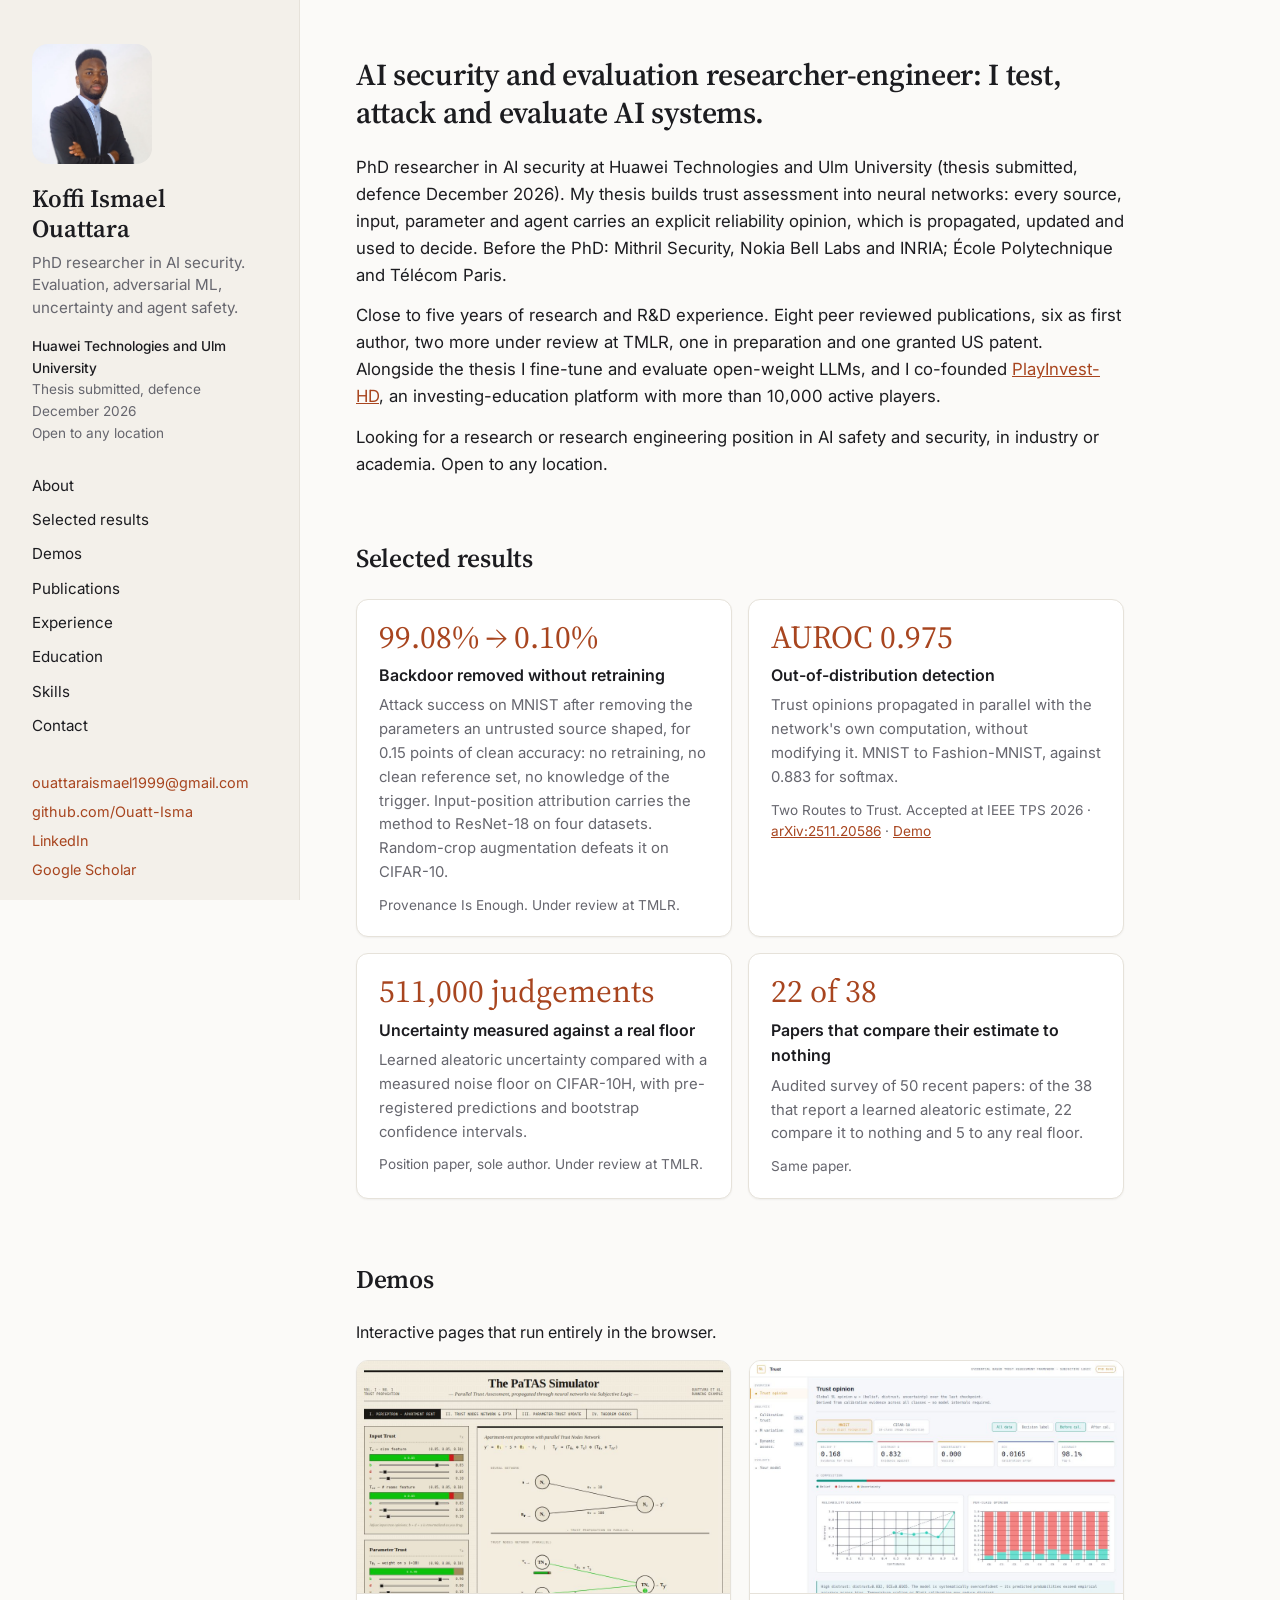
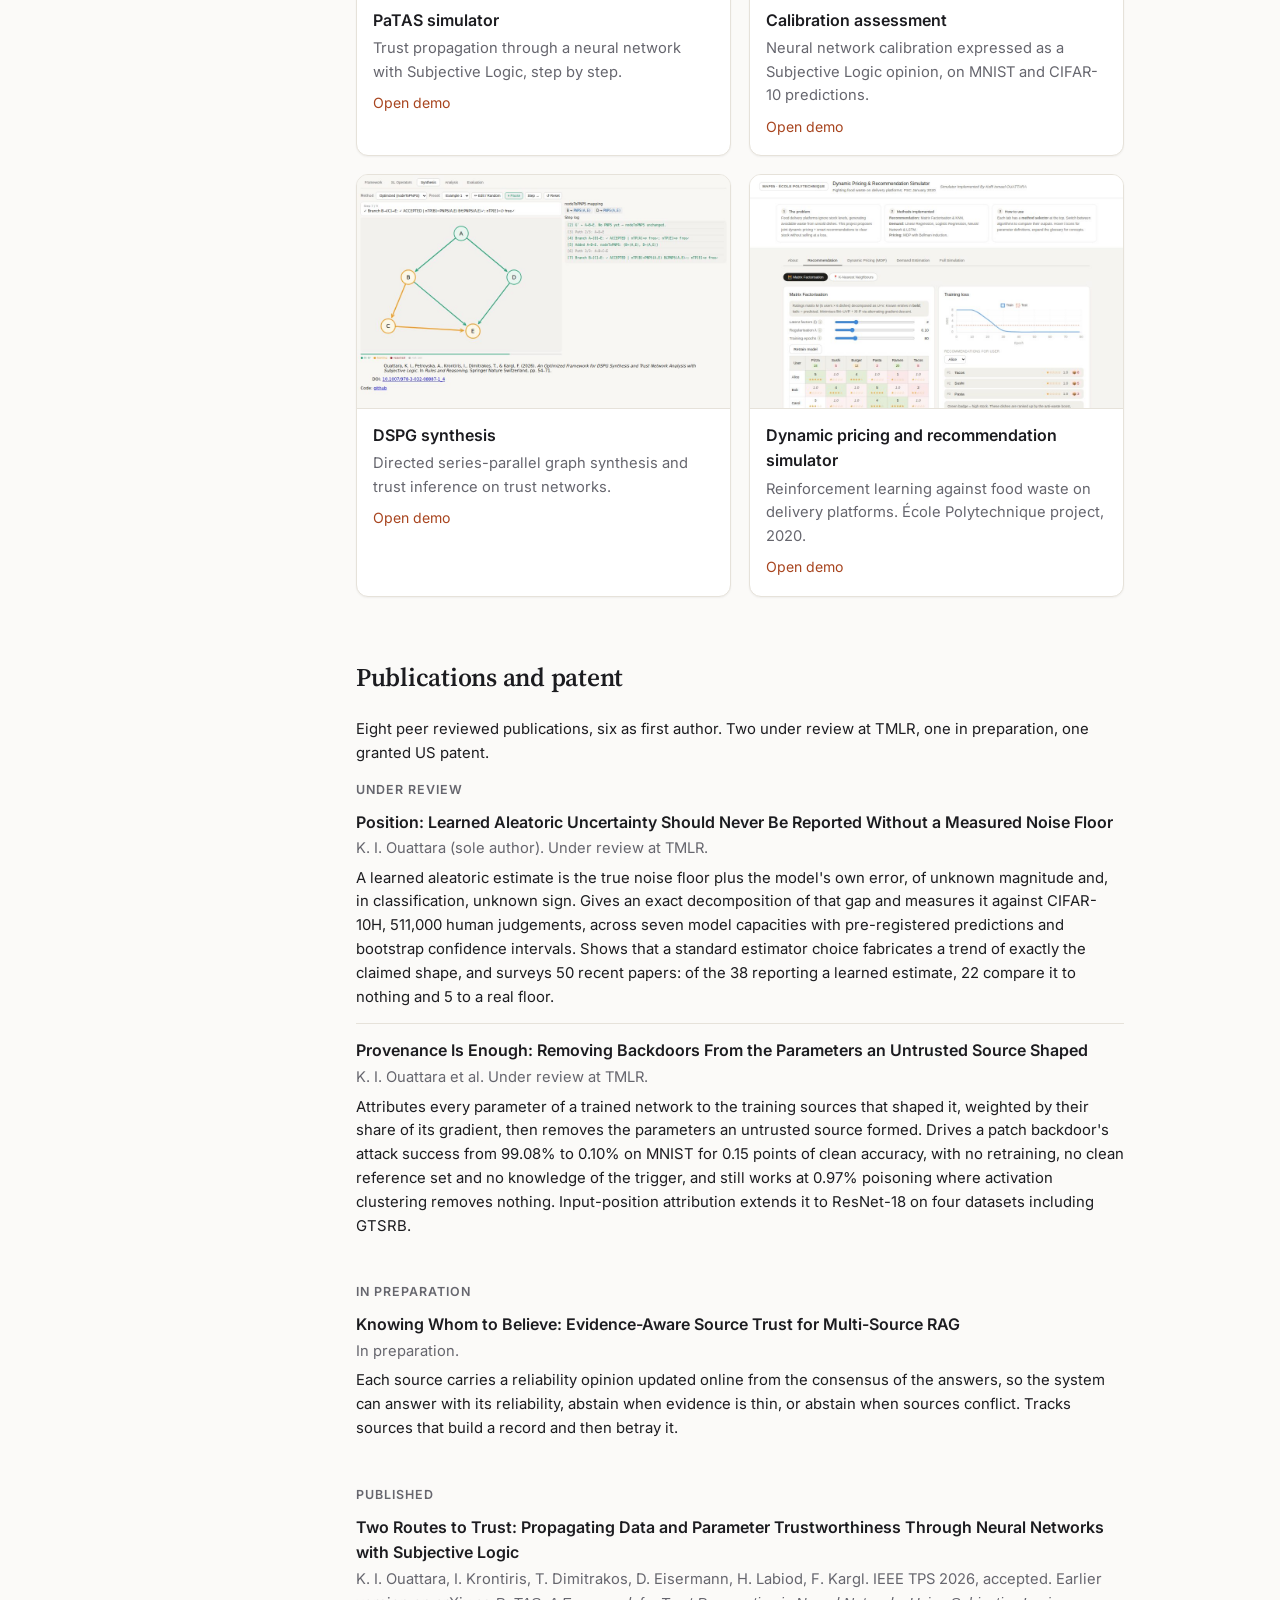
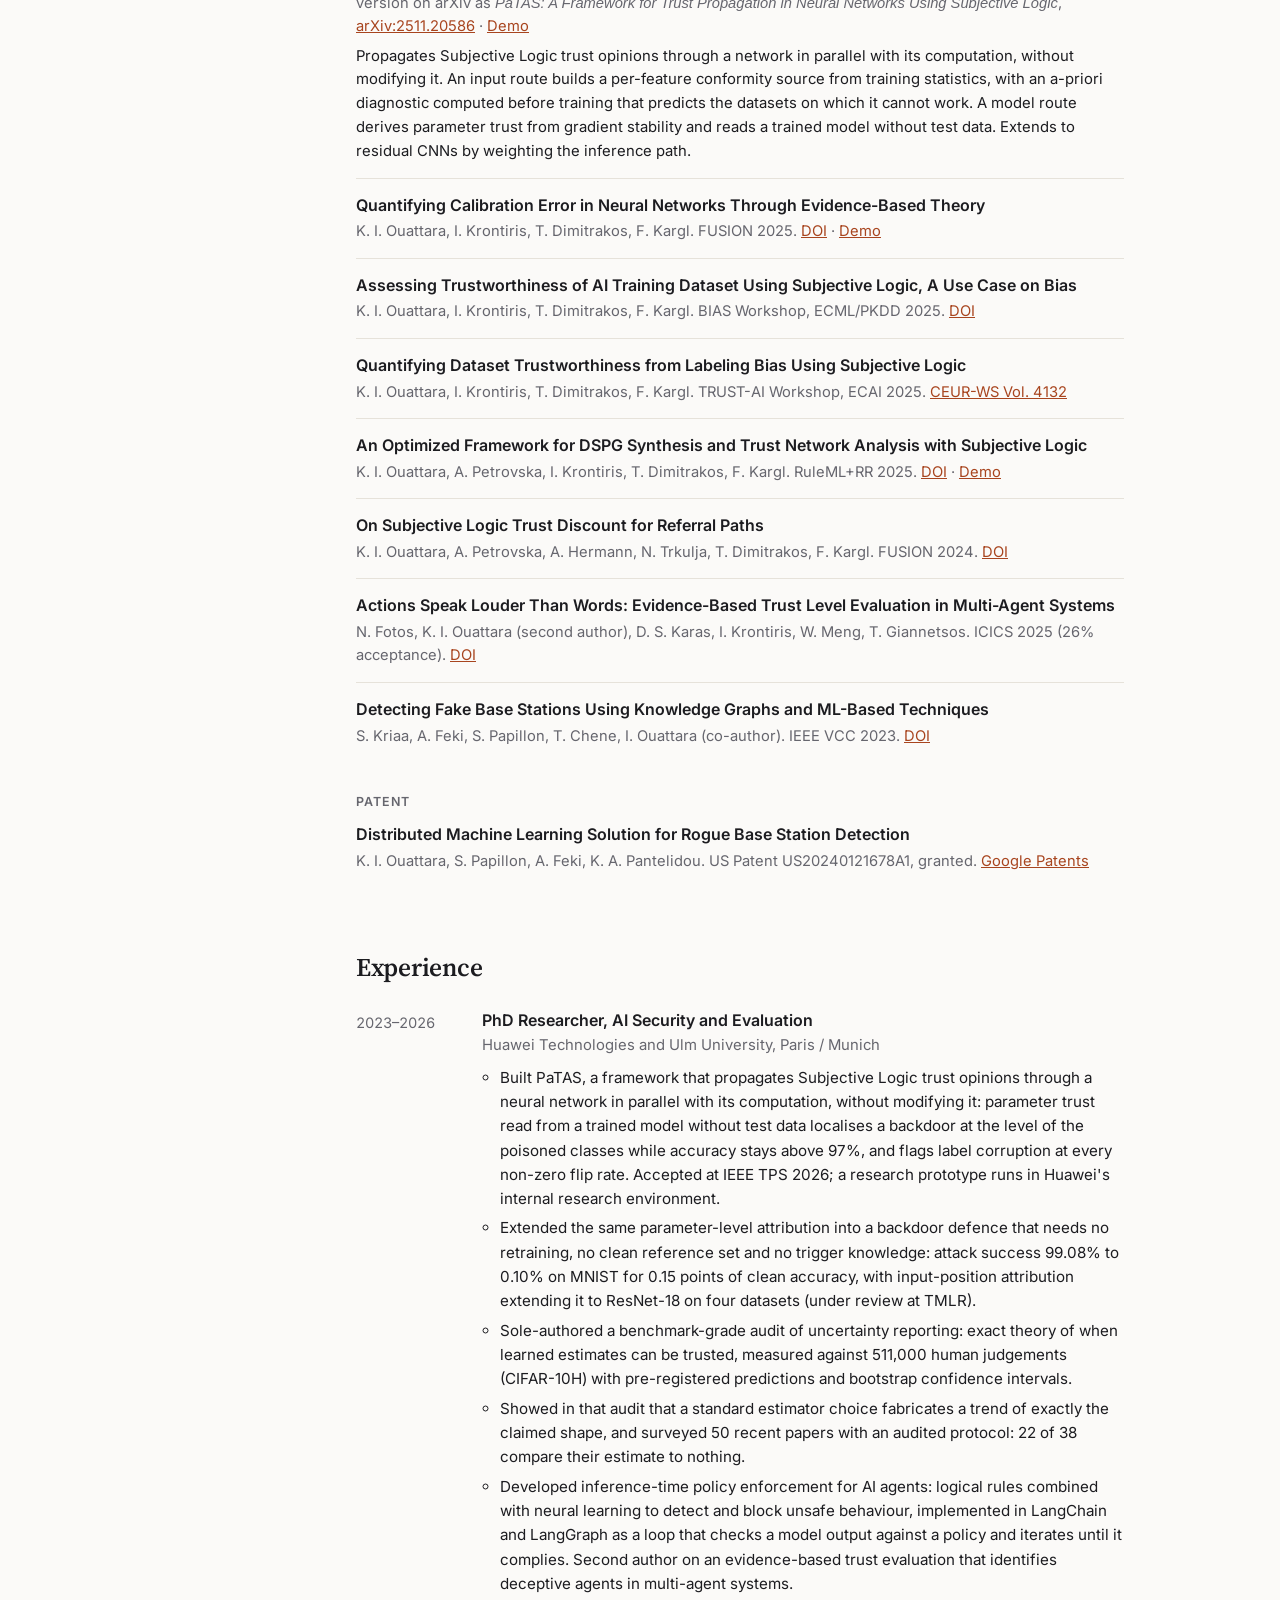
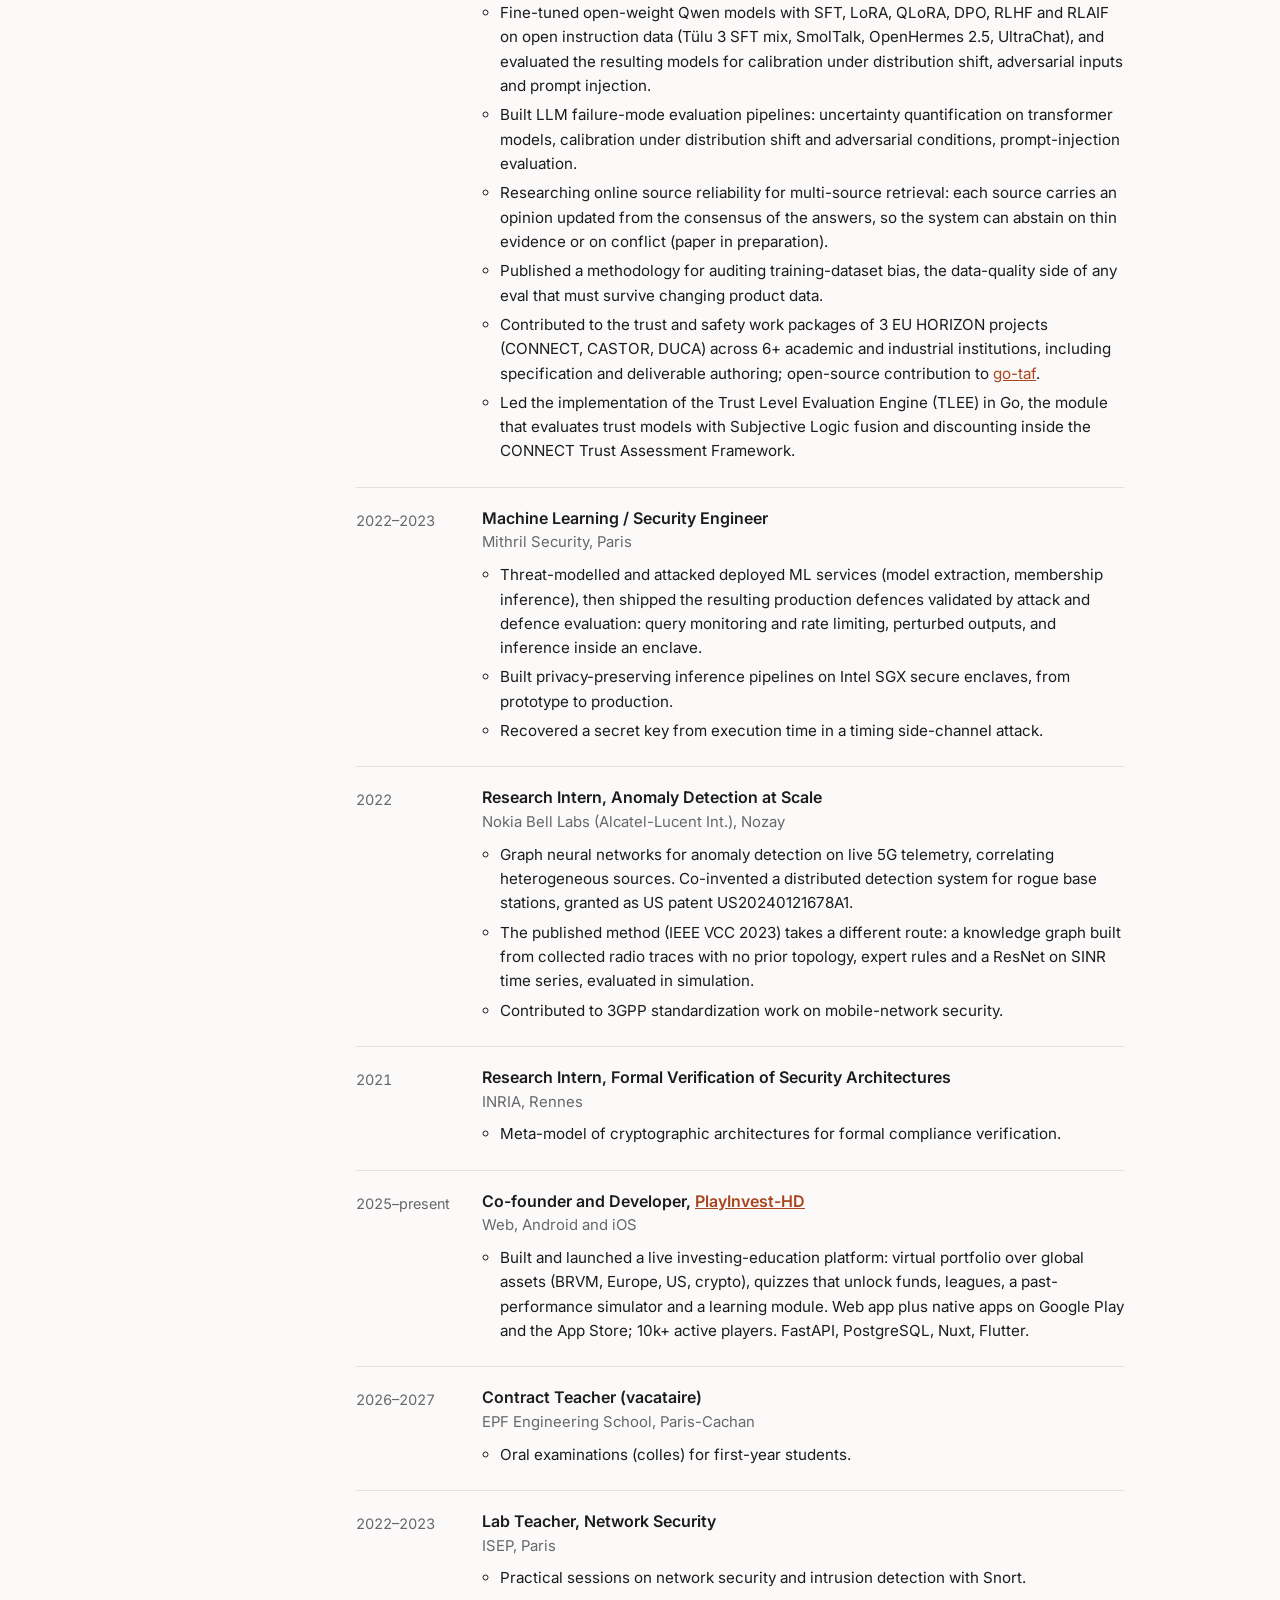
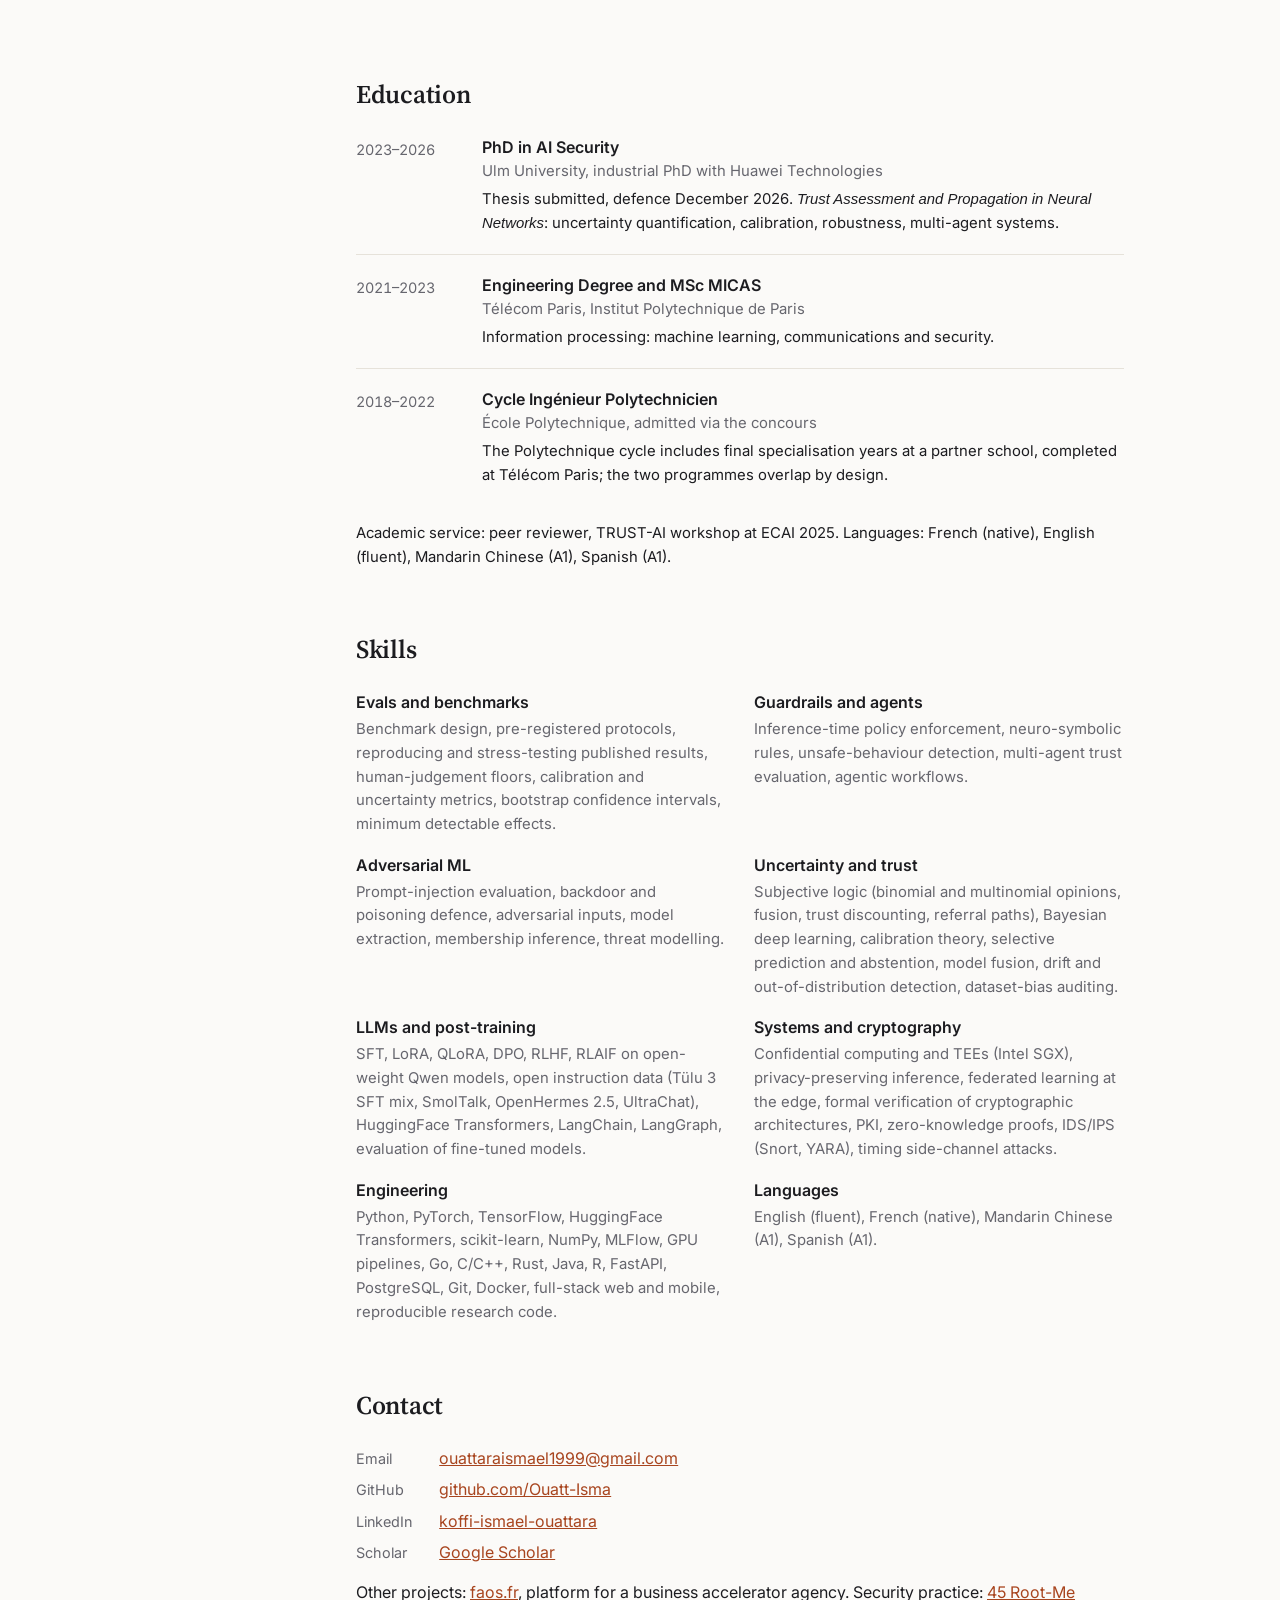
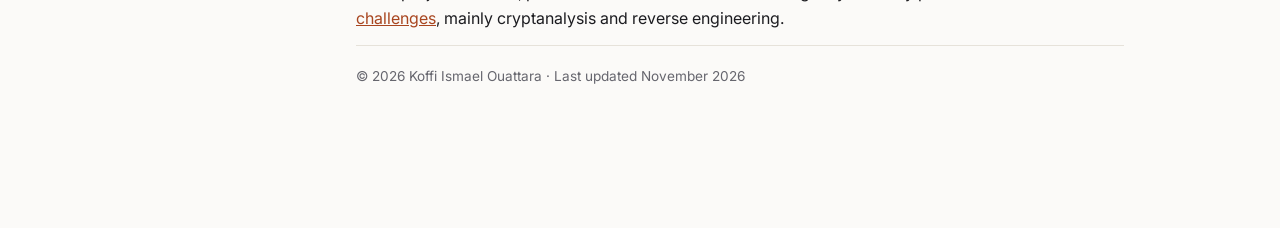
==== commit 4bd58f47: "Remove the location and availability line from Contact Co-Authored-By: Claude Opus 5 <noreply@anthro" ====
--- a/index.html
+++ b/index.html
@@ -531,7 +531,6 @@
     <li><span>LinkedIn</span> <a href="https://www.linkedin.com/in/koffi-ismael-ouattara-96291817a/">koffi-ismael-ouattara</a></li>
     <li><span>Scholar</span> <a href="https://scholar.google.com/citations?user=ZZfjgq8AAAAJ">Google Scholar</a></li>
   </ul>
-  <p>Based between Munich and Paris. Available from 1 November 2026, or 1 January 2027 for roles that require the completed doctorate.</p>
   <p>Other projects: <a href="https://faos.fr">faos.fr</a>, platform for a business accelerator agency. Security practice: <a href="https://www.root-me.org/Xma99">45 Root-Me challenges</a>, mainly cryptanalysis and reverse engineering.</p>
   <footer>© 2026 Koffi Ismael Ouattara · Last updated November 2026</footer>
 </section>
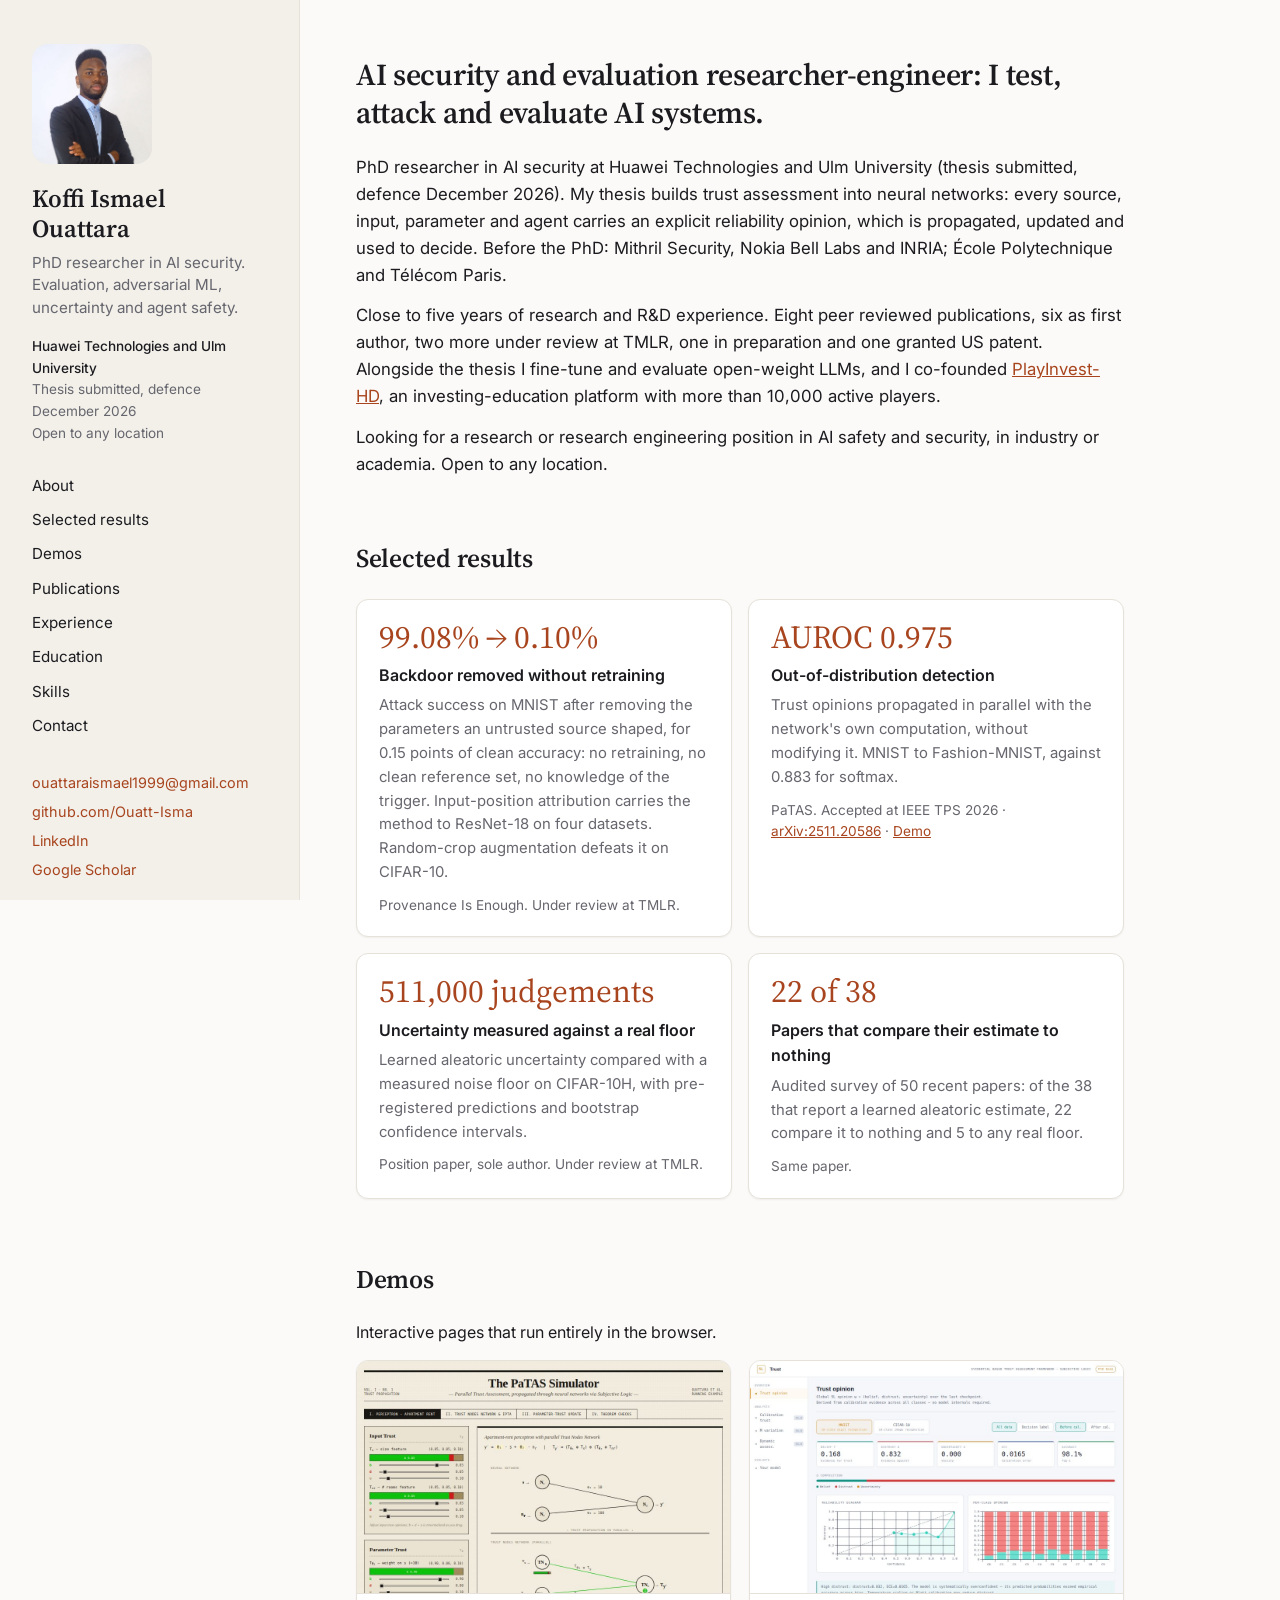
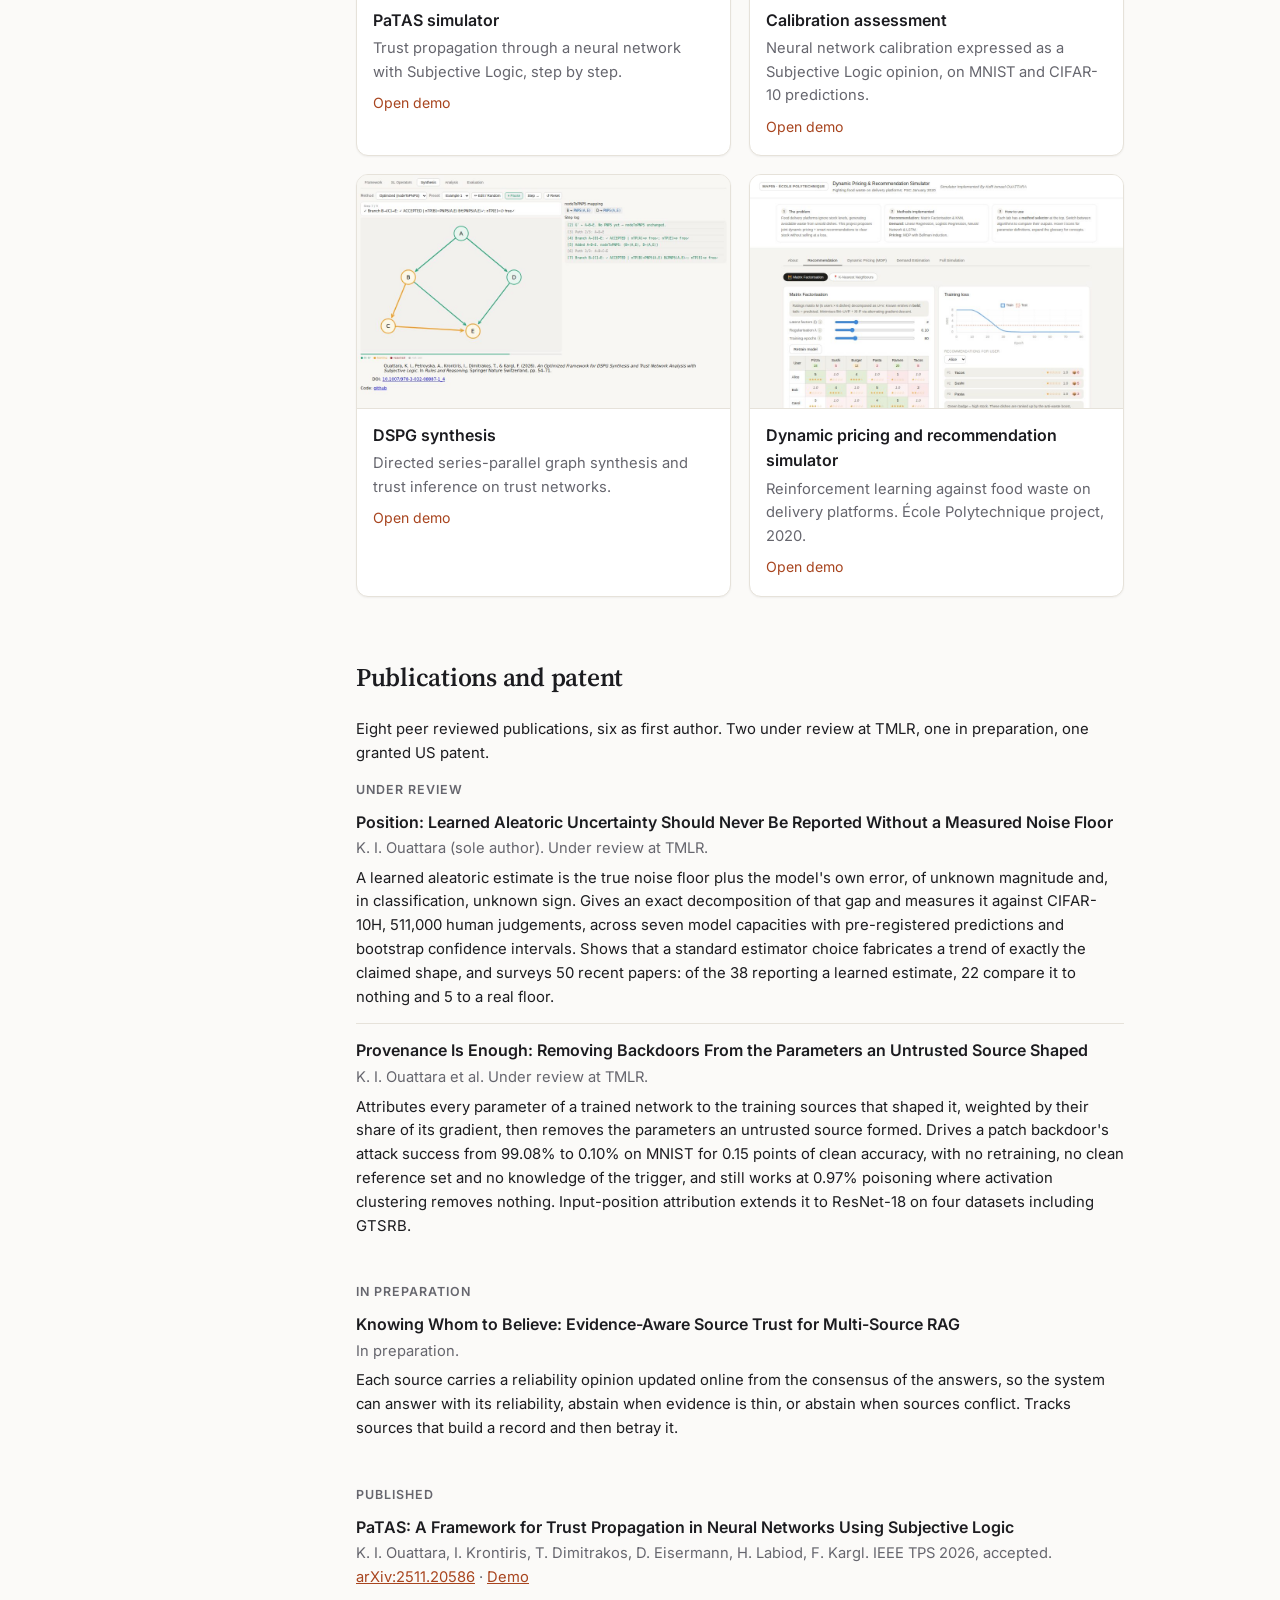
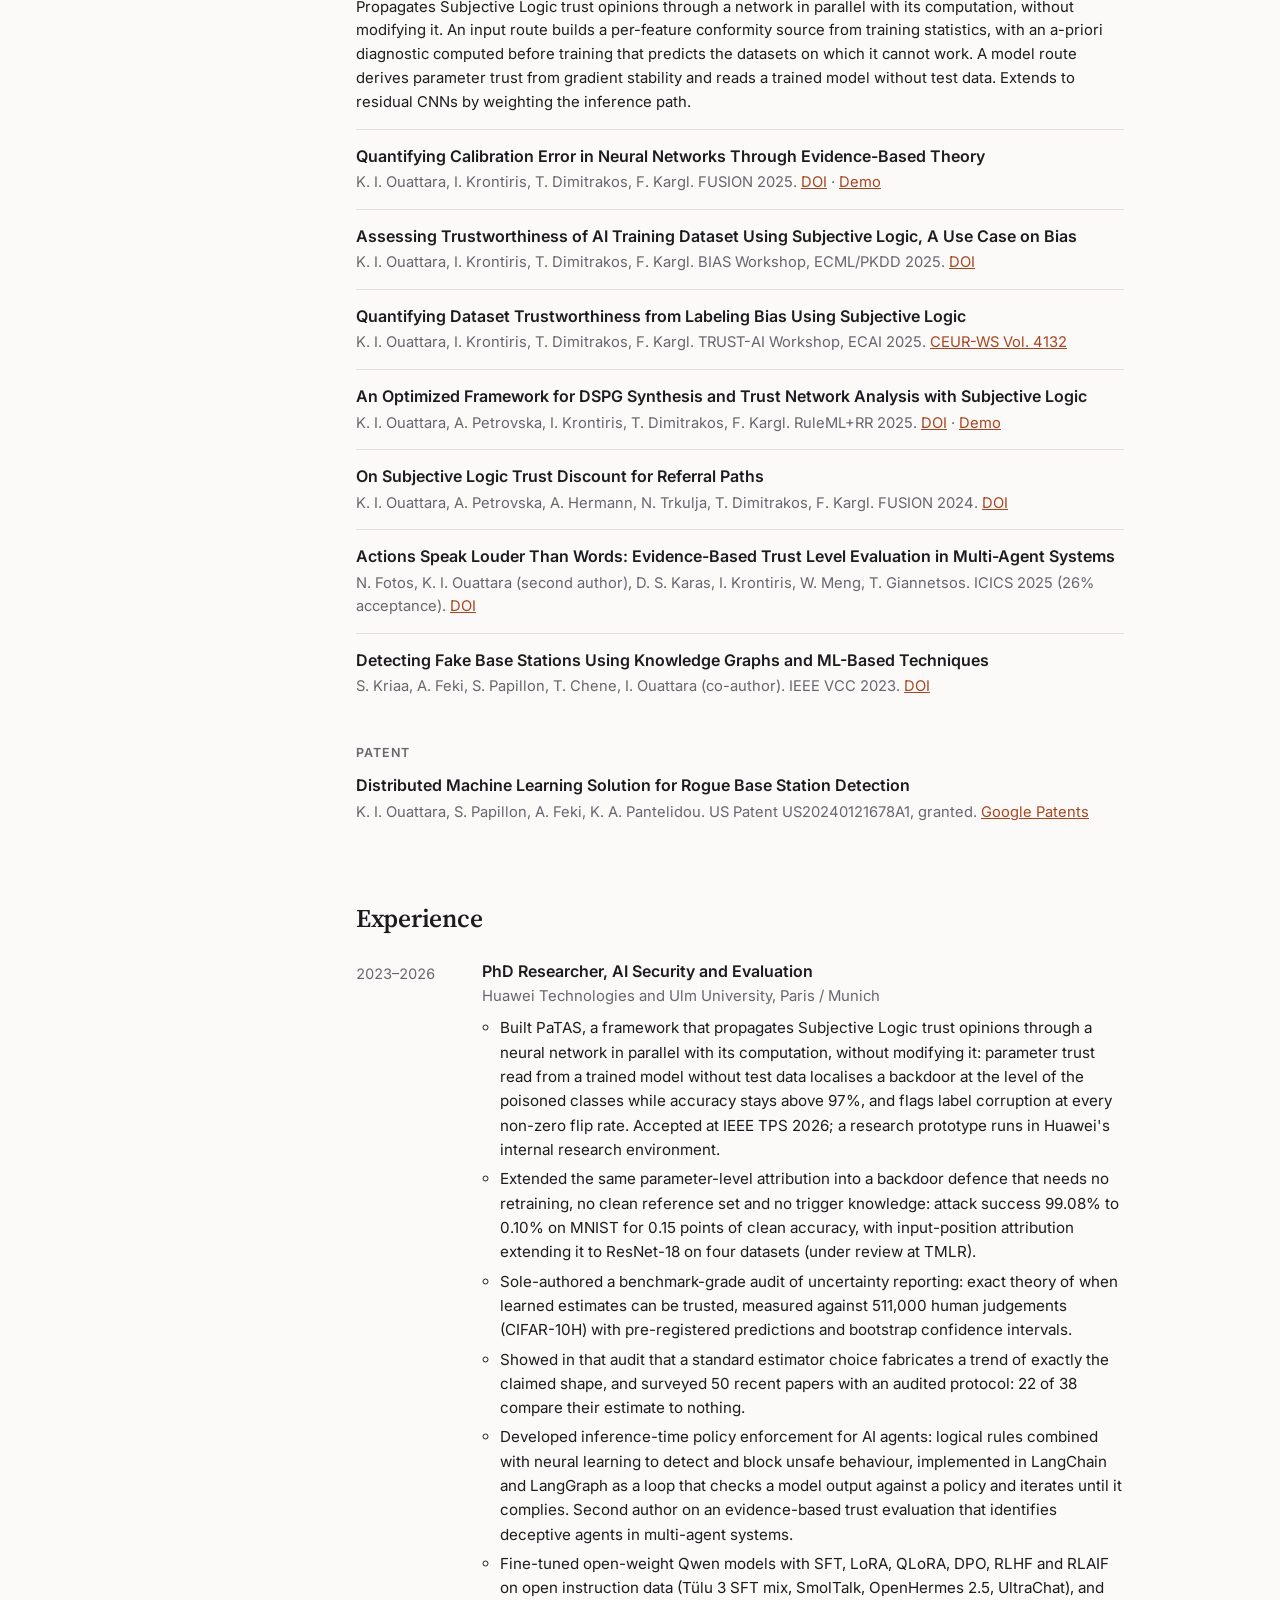
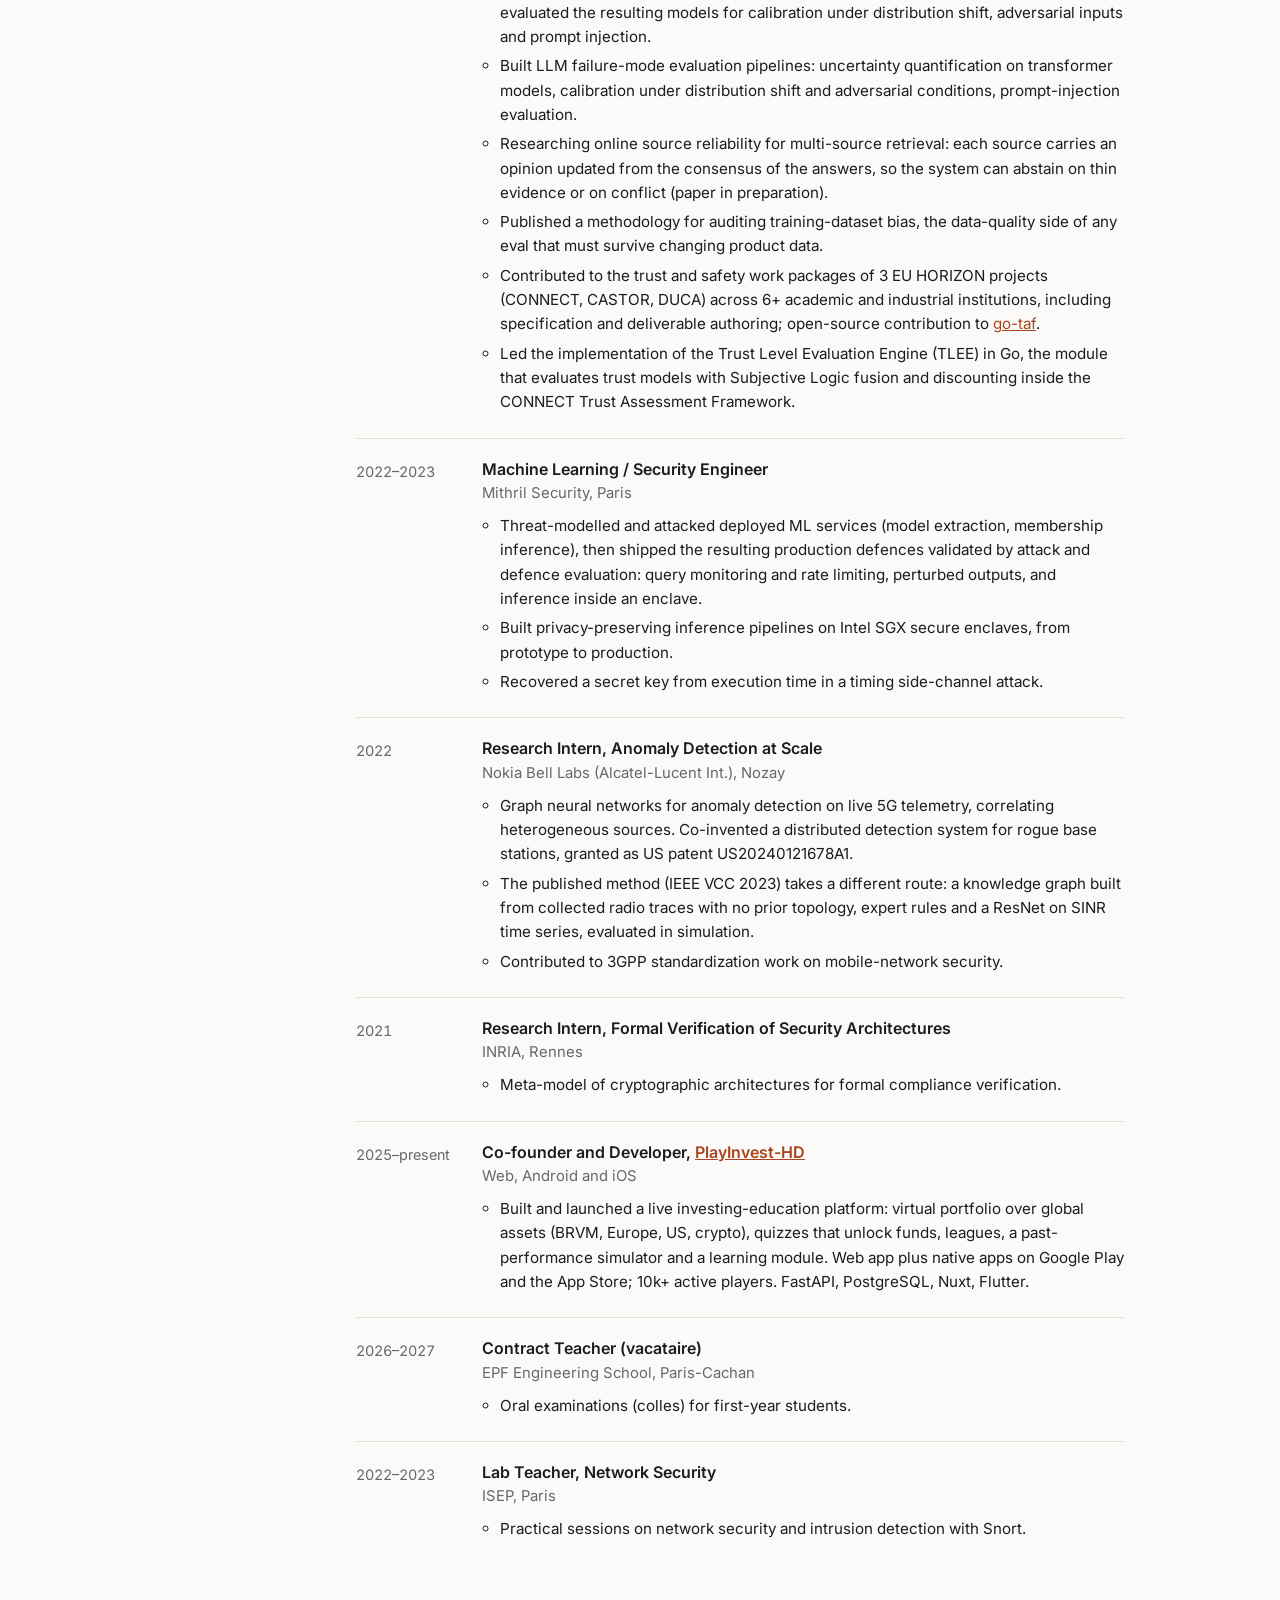
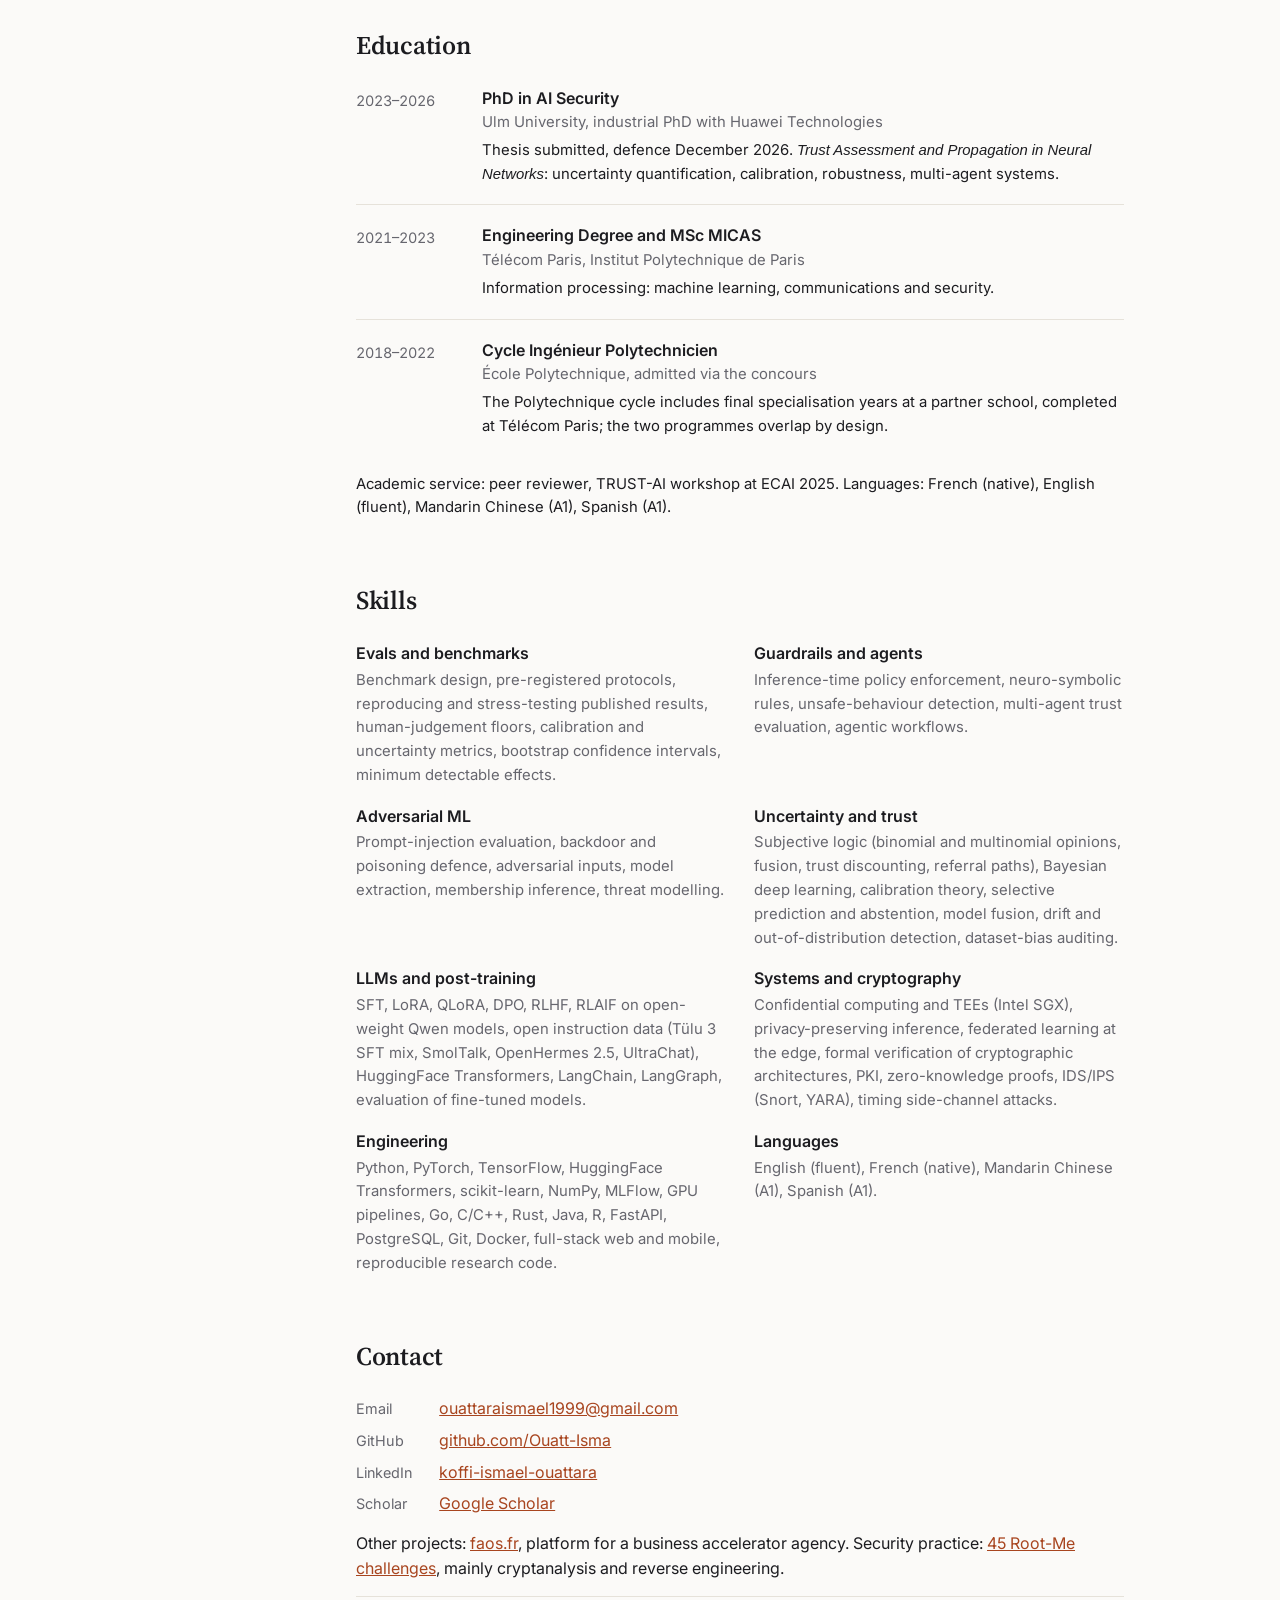
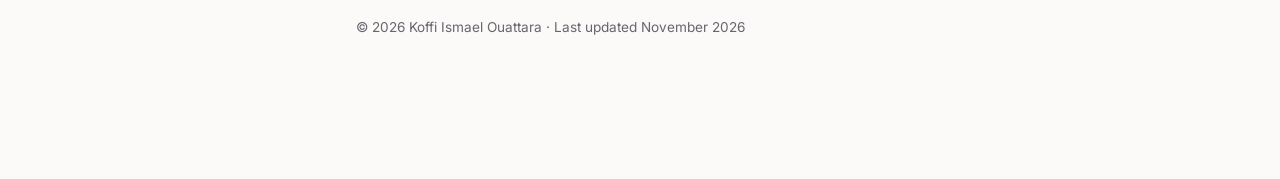
==== commit 4167f6f3: "Cite the TPS 2026 paper under its actual title, PaTAS Per the author, the paper accepted at IEEE TPS" ====
--- a/index.html
+++ b/index.html
@@ -234,7 +234,7 @@
       <div class="figure">AUROC 0.975</div>
       <div class="tile-title">Out-of-distribution detection</div>
       <p>Trust opinions propagated in parallel with the network's own computation, without modifying it. MNIST to Fashion-MNIST, against 0.883 for softmax.</p>
-      <p class="meta">Two Routes to Trust. Accepted at IEEE TPS 2026 · <a href="https://arxiv.org/abs/2511.20586">arXiv:2511.20586</a> · <a href="demos/patas_simulator.html">Demo</a></p>
+      <p class="meta">PaTAS. Accepted at IEEE TPS 2026 · <a href="https://arxiv.org/abs/2511.20586">arXiv:2511.20586</a> · <a href="demos/patas_simulator.html">Demo</a></p>
     </div>
     <div class="tile">
       <div class="figure">511,000 judgements</div>
@@ -321,8 +321,8 @@
   <h3>Published</h3>
   <ul class="pubs">
     <li>
-      <div class="pub-title">Two Routes to Trust: Propagating Data and Parameter Trustworthiness Through Neural Networks with Subjective Logic</div>
-      <div class="pub-meta">K. I. Ouattara, I. Krontiris, T. Dimitrakos, D. Eisermann, H. Labiod, F. Kargl. IEEE TPS 2026, accepted. Earlier version on arXiv as <em>PaTAS: A Framework for Trust Propagation in Neural Networks Using Subjective Logic</em>, <a href="https://arxiv.org/abs/2511.20586">arXiv:2511.20586</a> · <a href="demos/patas_simulator.html">Demo</a></div>
+      <div class="pub-title">PaTAS: A Framework for Trust Propagation in Neural Networks Using Subjective Logic</div>
+      <div class="pub-meta">K. I. Ouattara, I. Krontiris, T. Dimitrakos, D. Eisermann, H. Labiod, F. Kargl. IEEE TPS 2026, accepted. <a href="https://arxiv.org/abs/2511.20586">arXiv:2511.20586</a> · <a href="demos/patas_simulator.html">Demo</a></div>
       <div class="pub-summary">Propagates Subjective Logic trust opinions through a network in parallel with its computation, without modifying it. An input route builds a per-feature conformity source from training statistics, with an a-priori diagnostic computed before training that predicts the datasets on which it cannot work. A model route derives parameter trust from gradient stability and reads a trained model without test data. Extends to residual CNNs by weighting the inference path.</div>
     </li>
     <li>
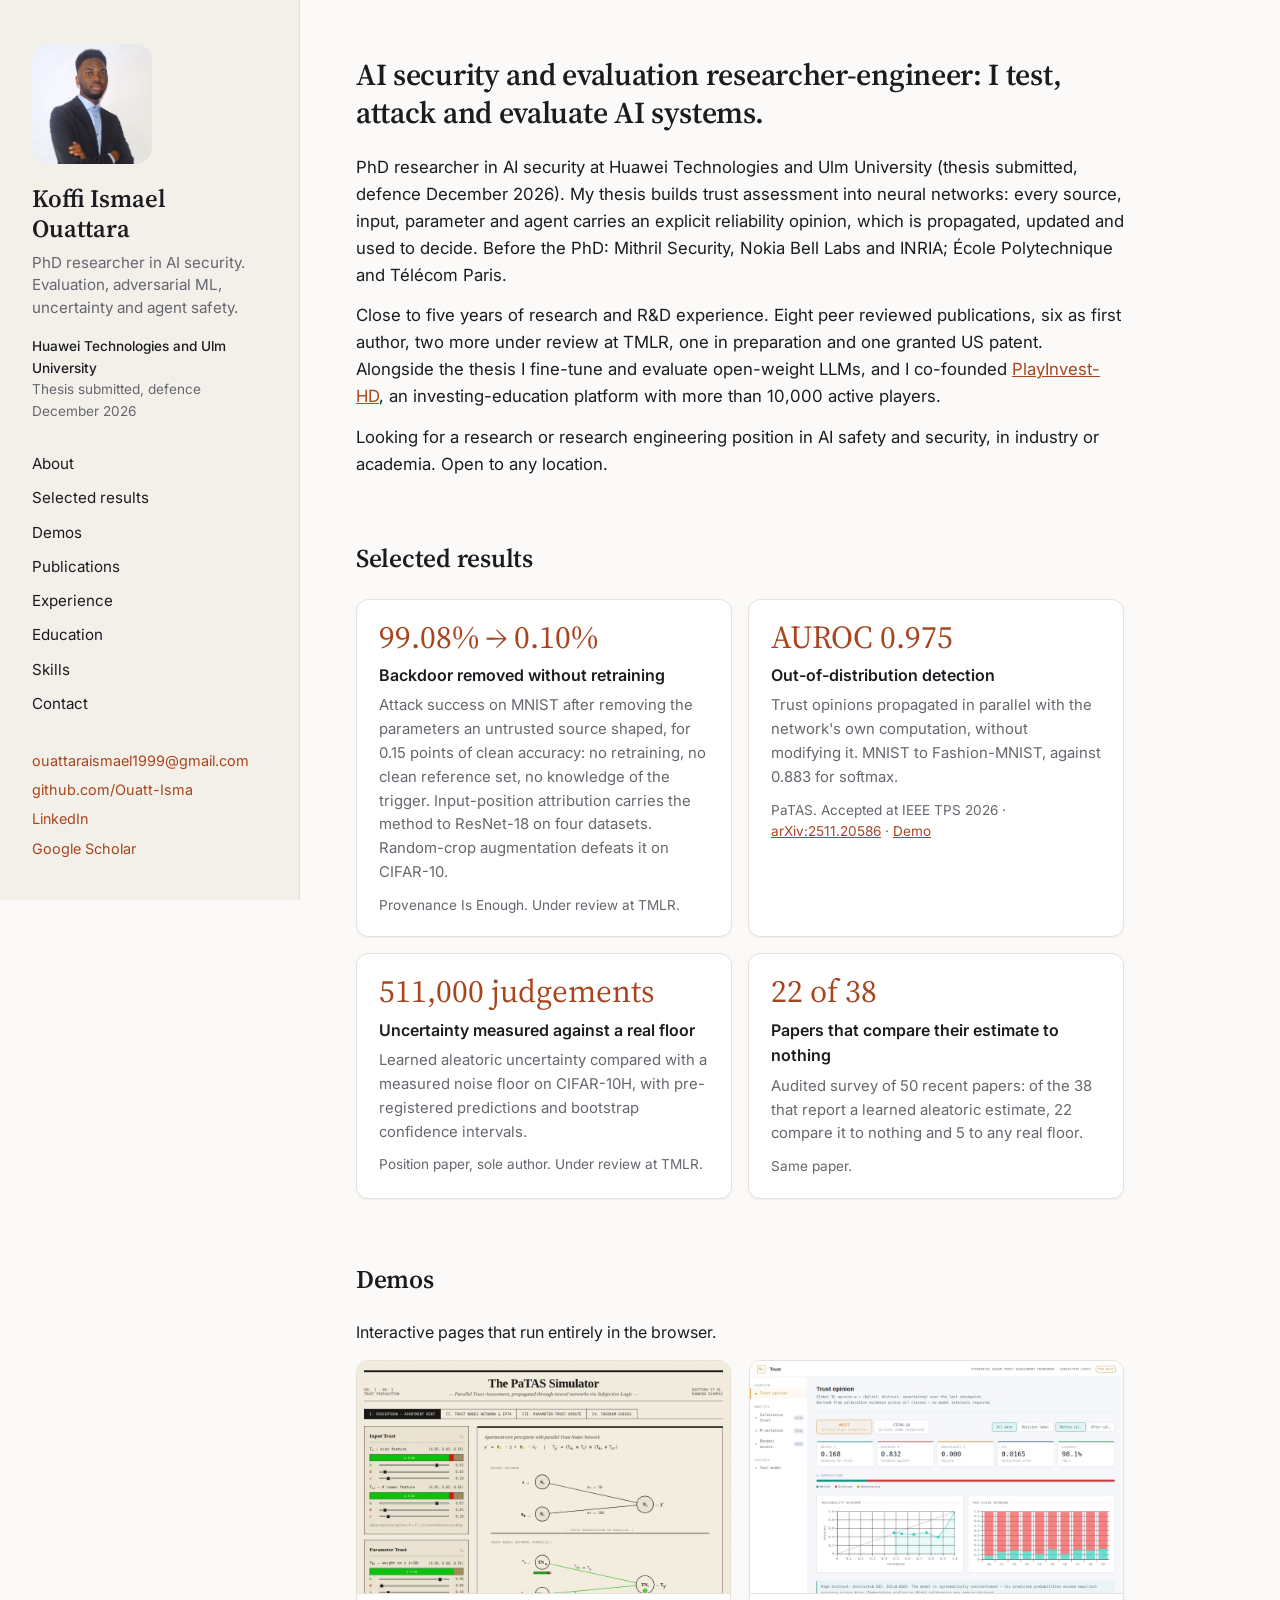
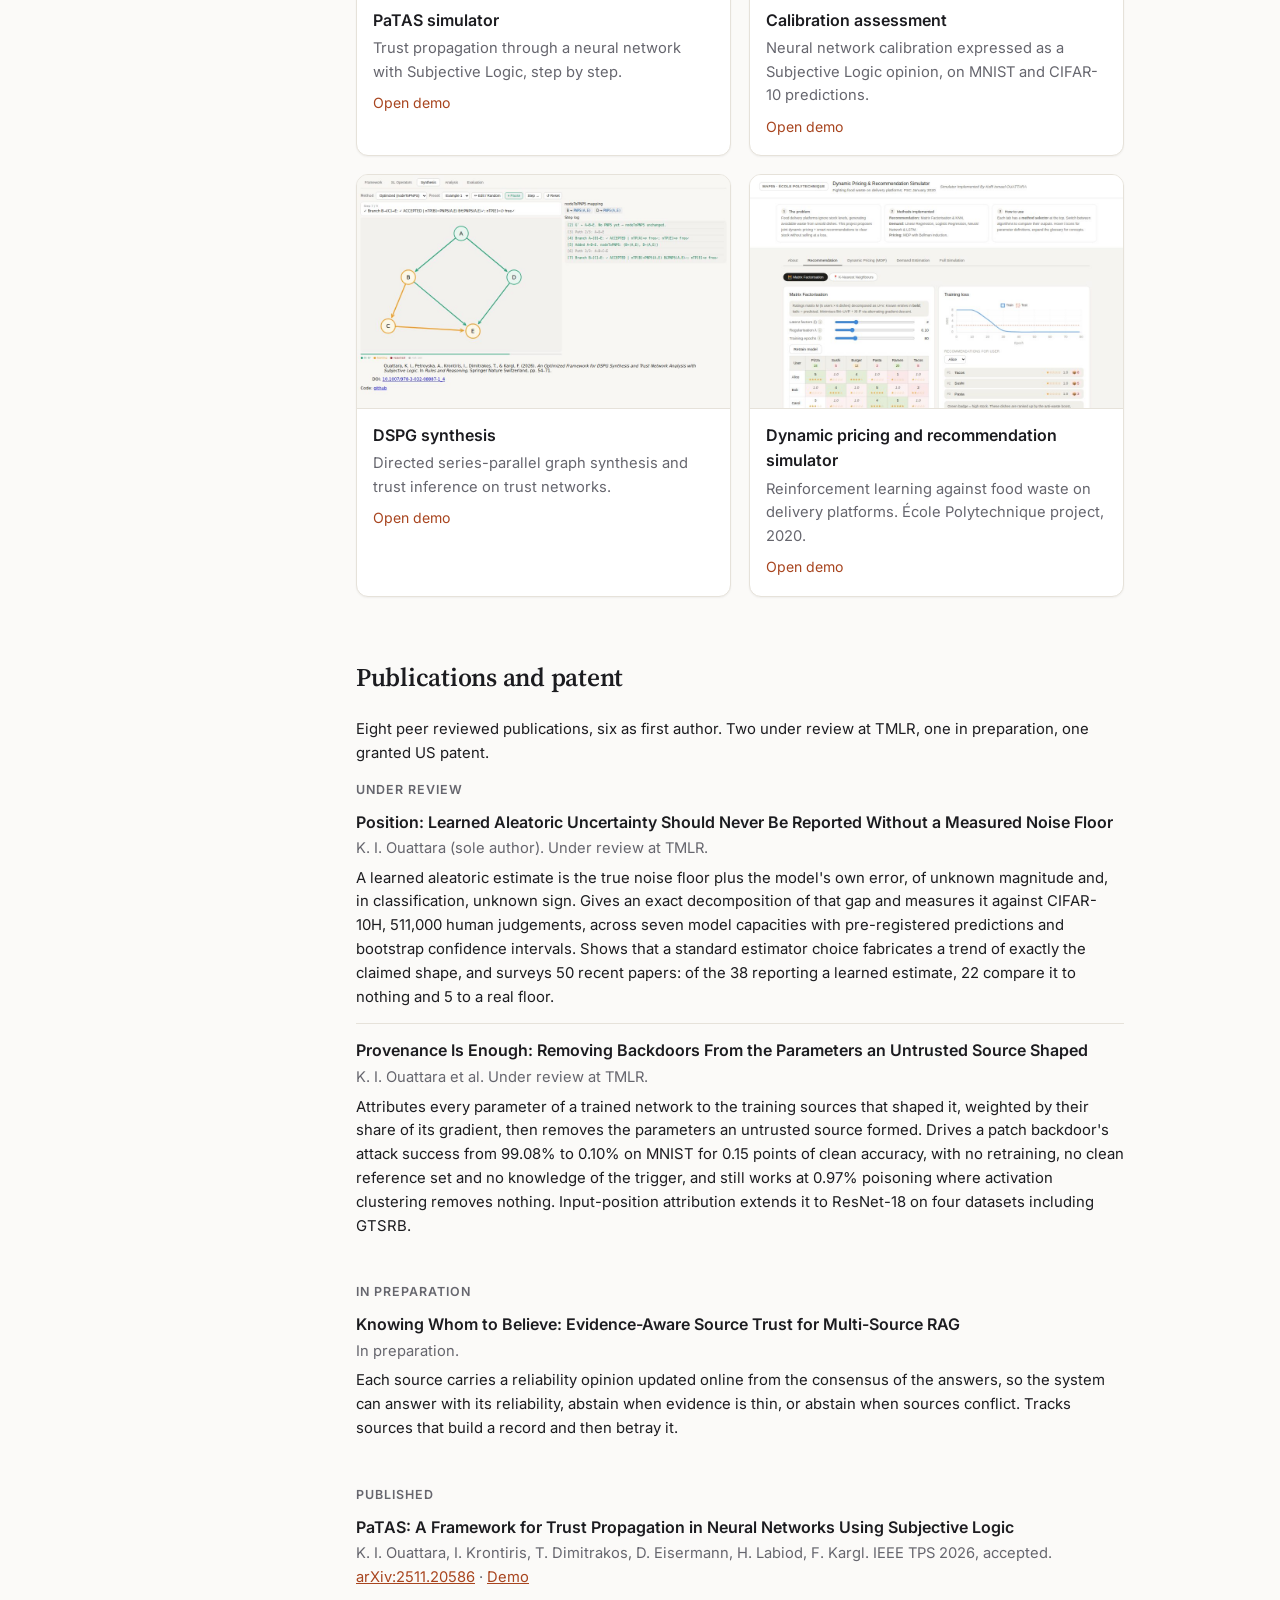
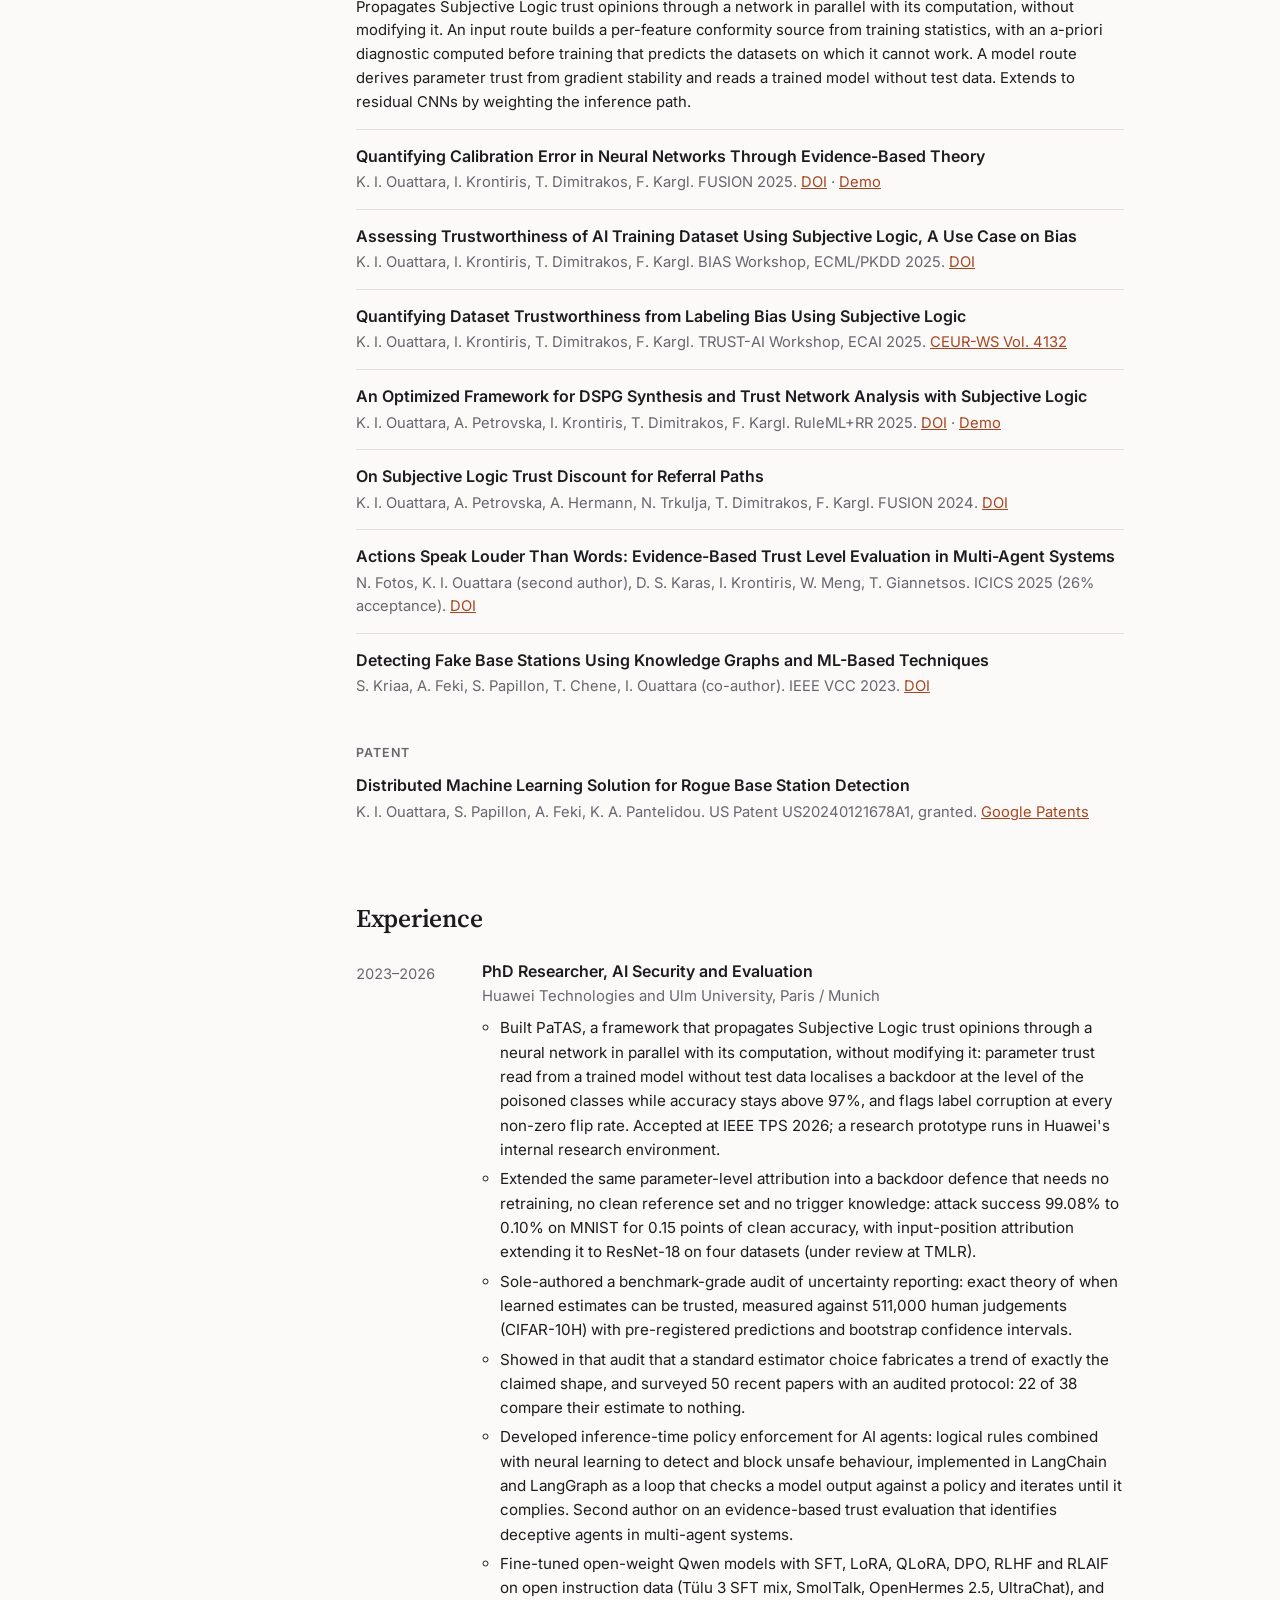
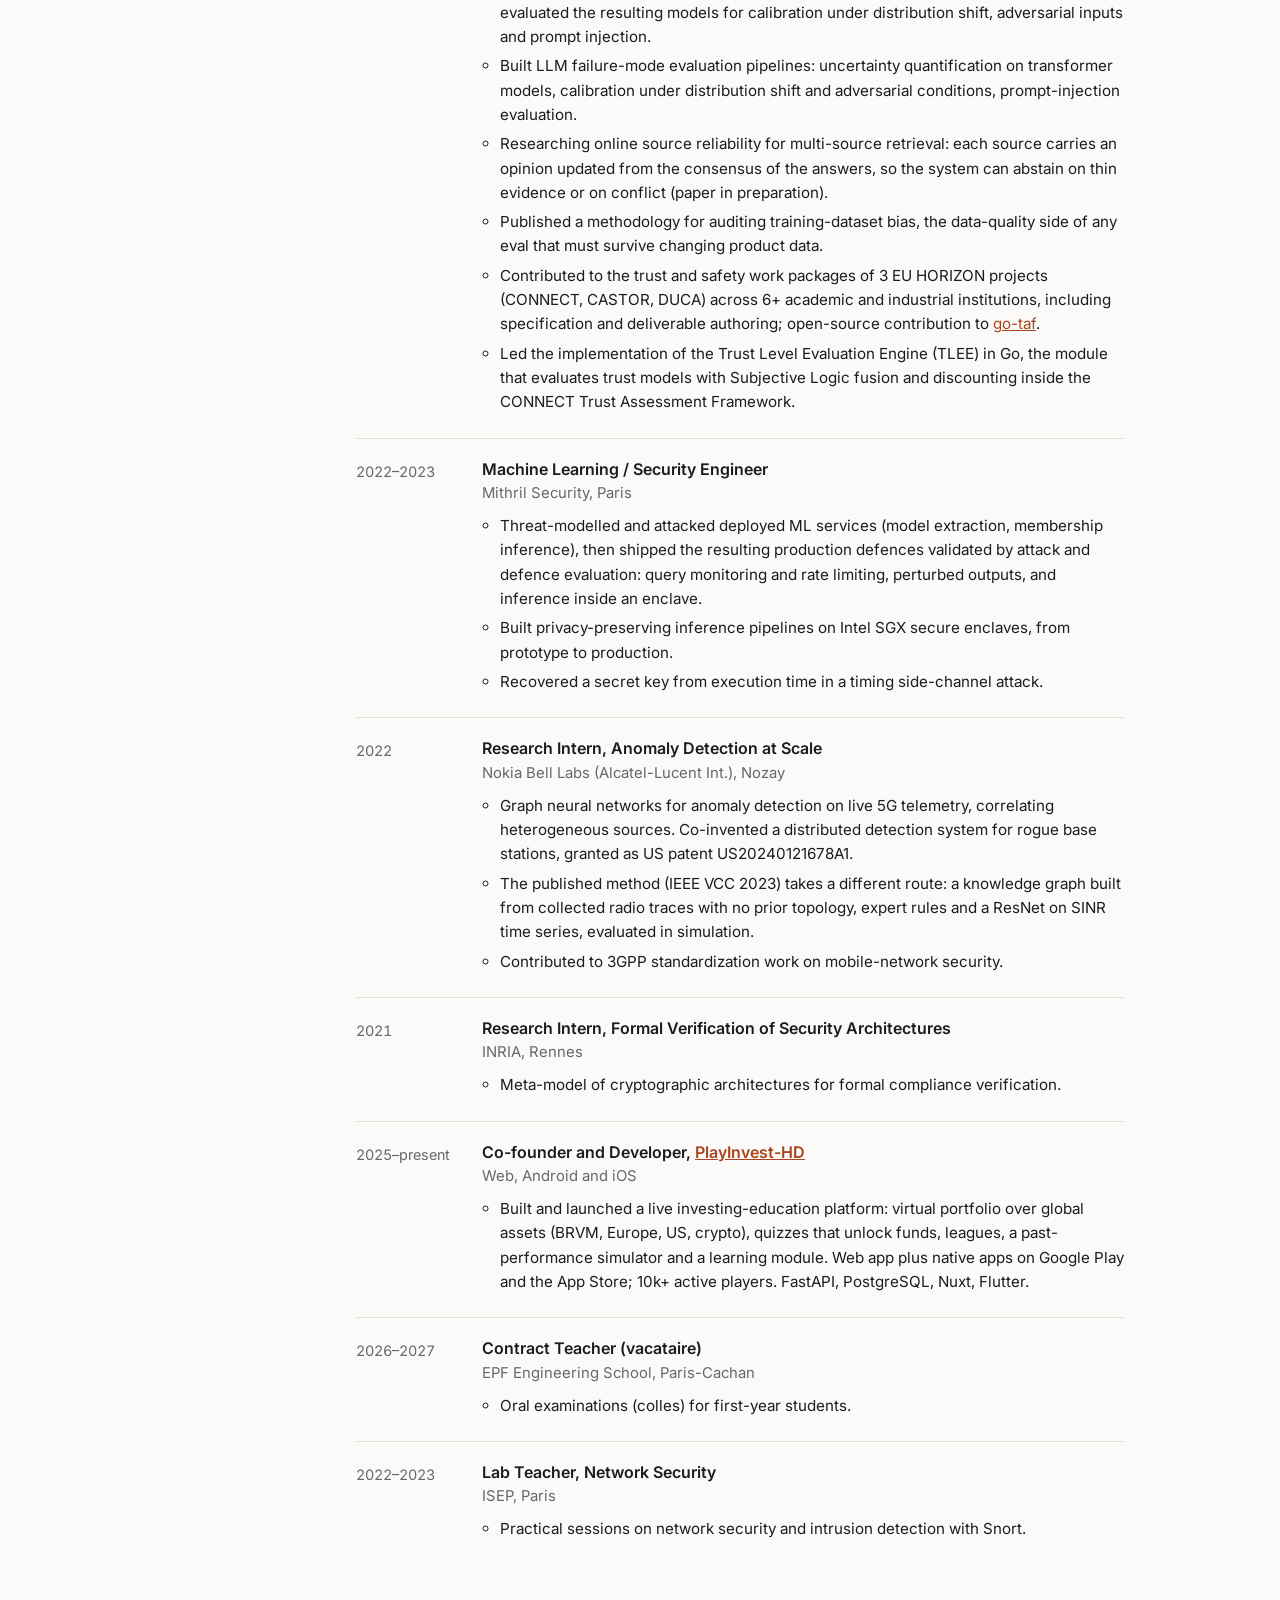
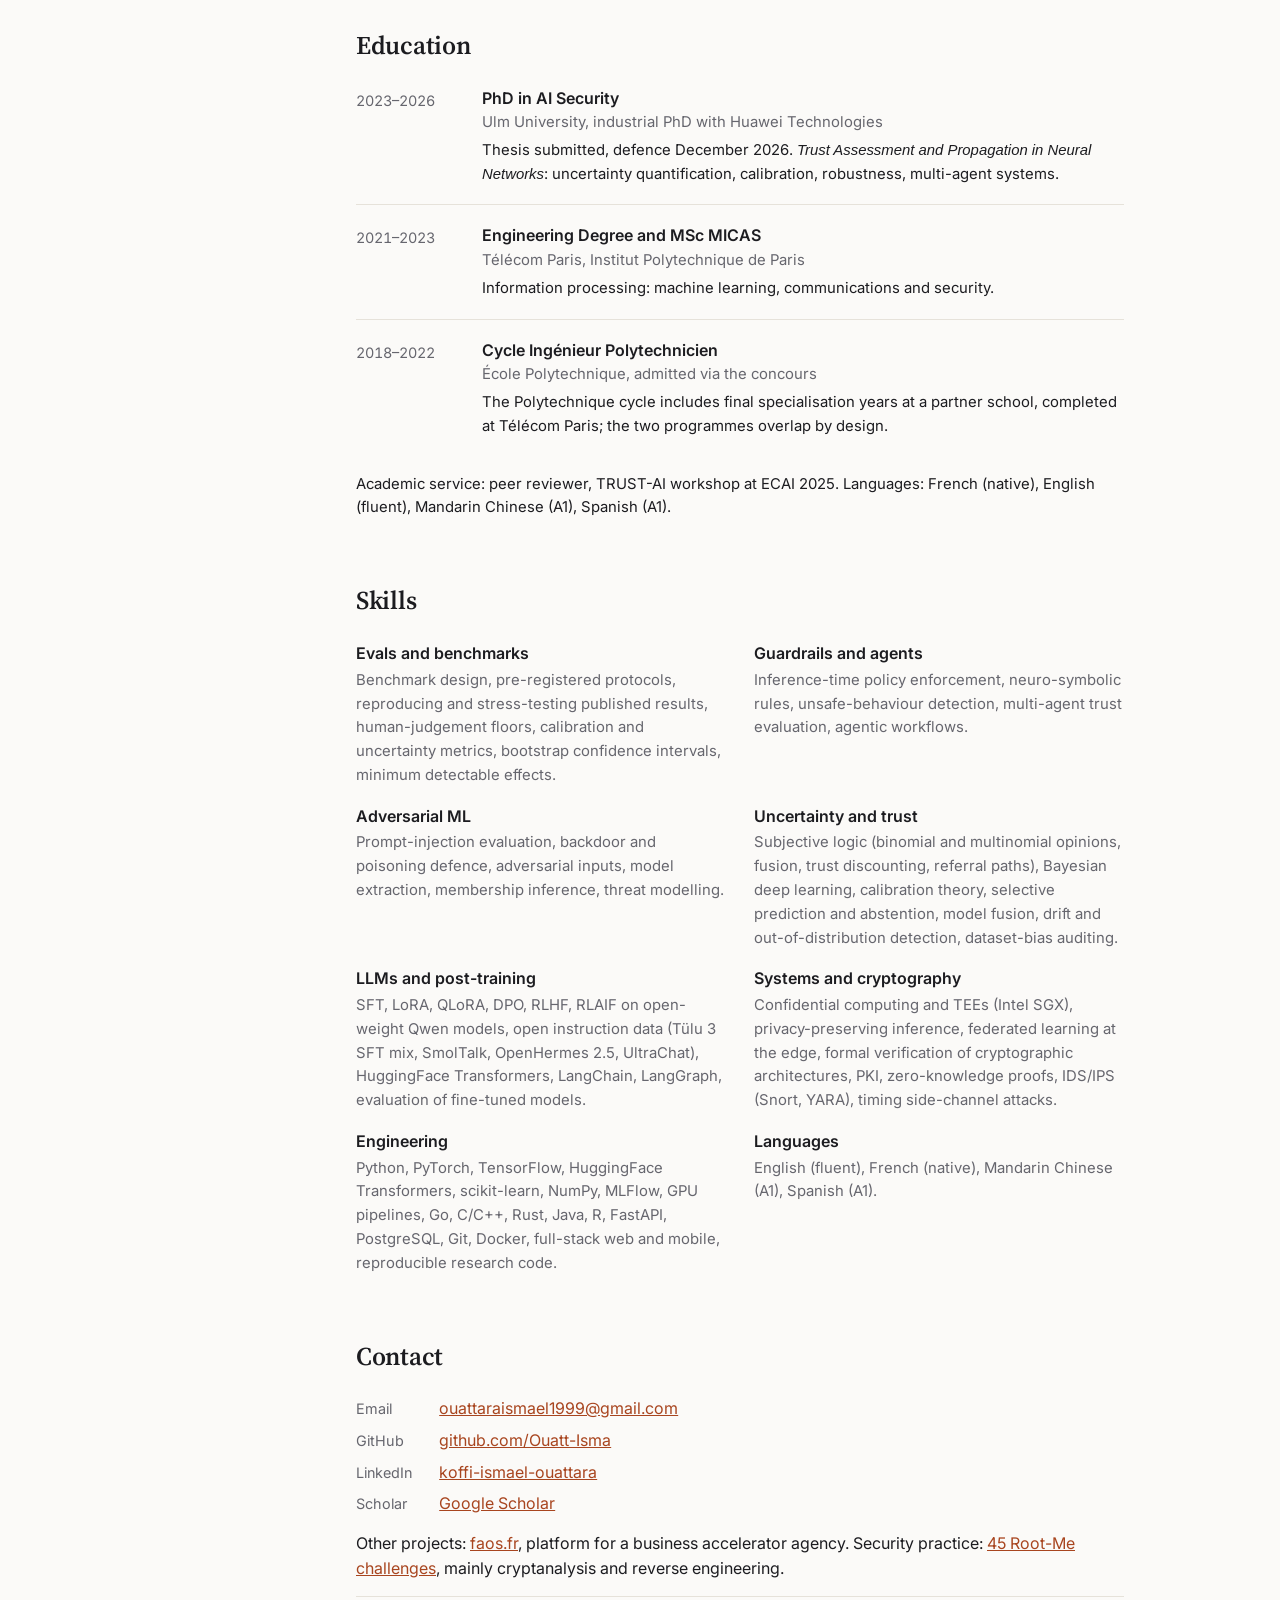
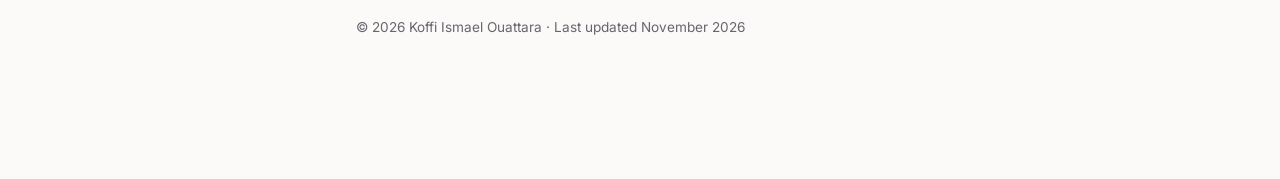
==== commit f63c9bdc: "Update index.html" ====
--- a/index.html
+++ b/index.html
@@ -184,7 +184,6 @@
   <p class="status">
     <strong>Huawei Technologies and Ulm University</strong><br>
     Thesis submitted, defence December 2026<br>
-    Open to any location
   </p>
   <nav aria-label="Sections">
     <ul>
